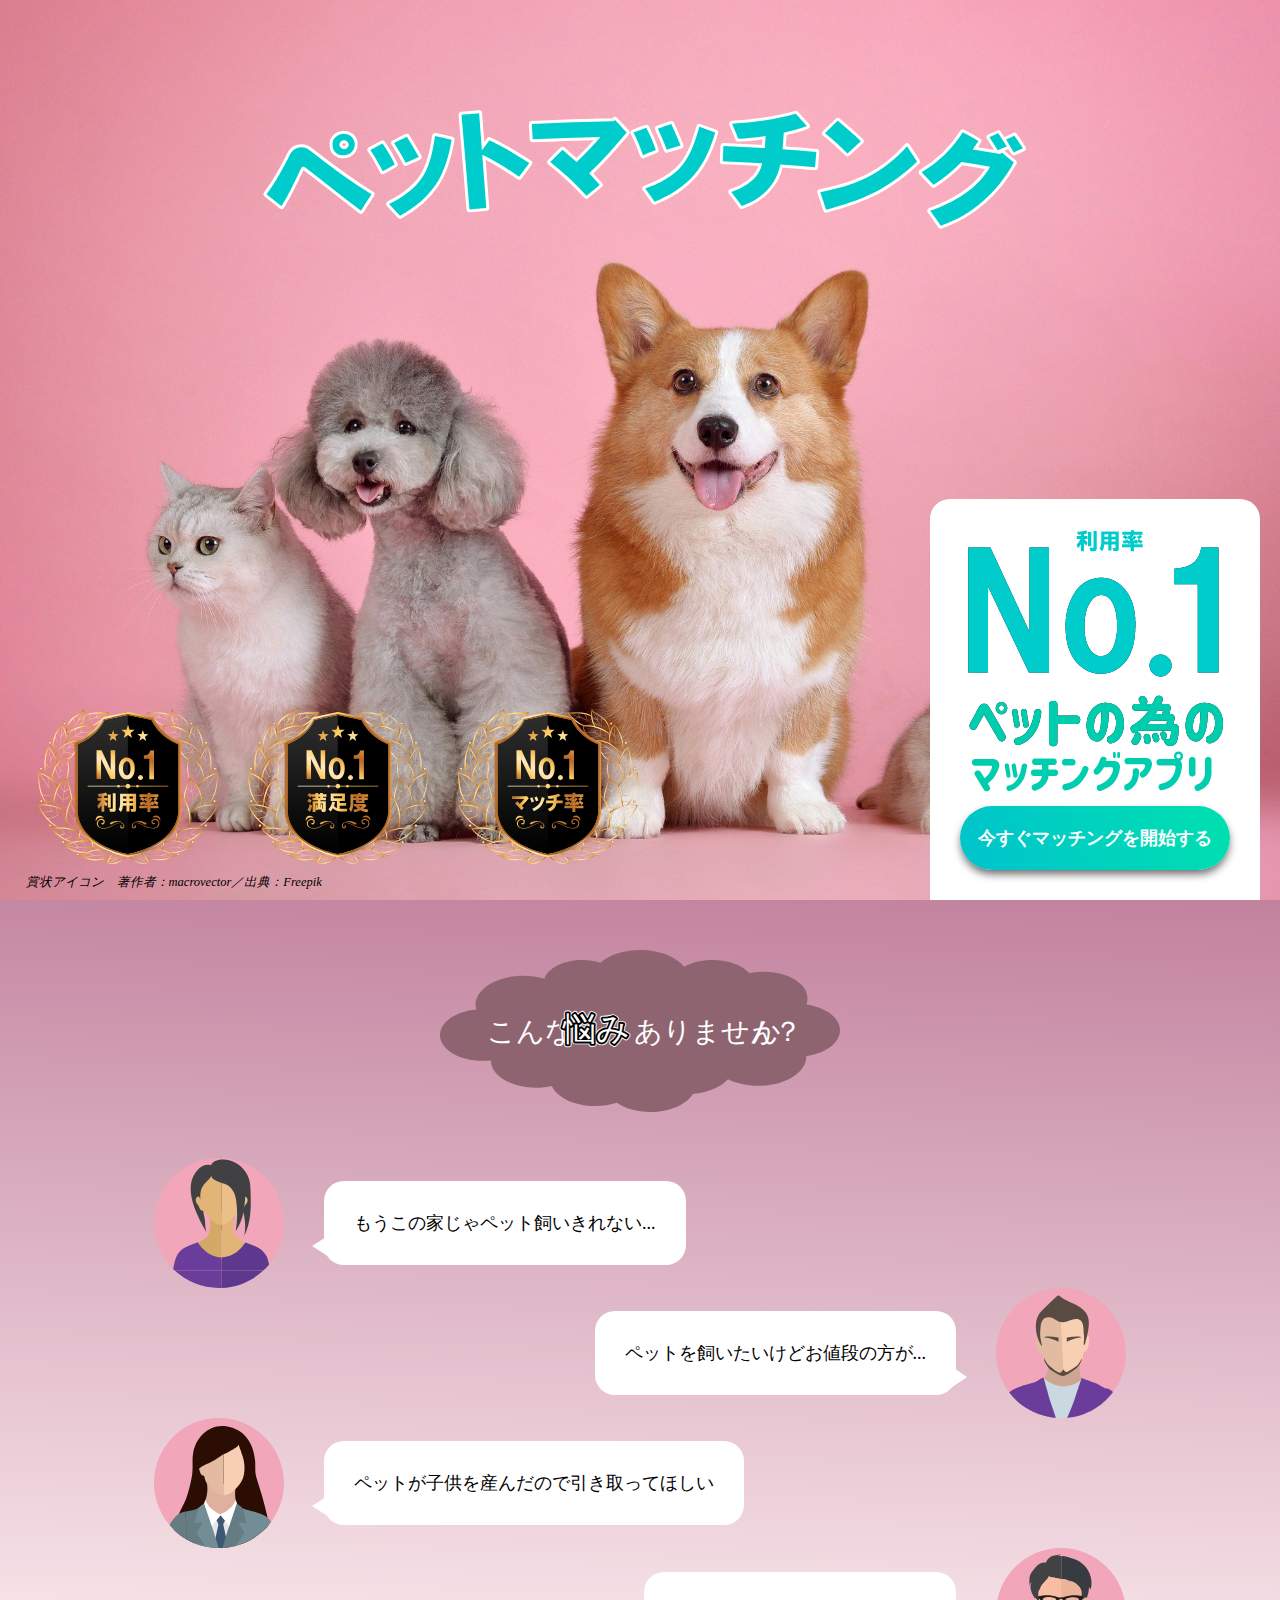
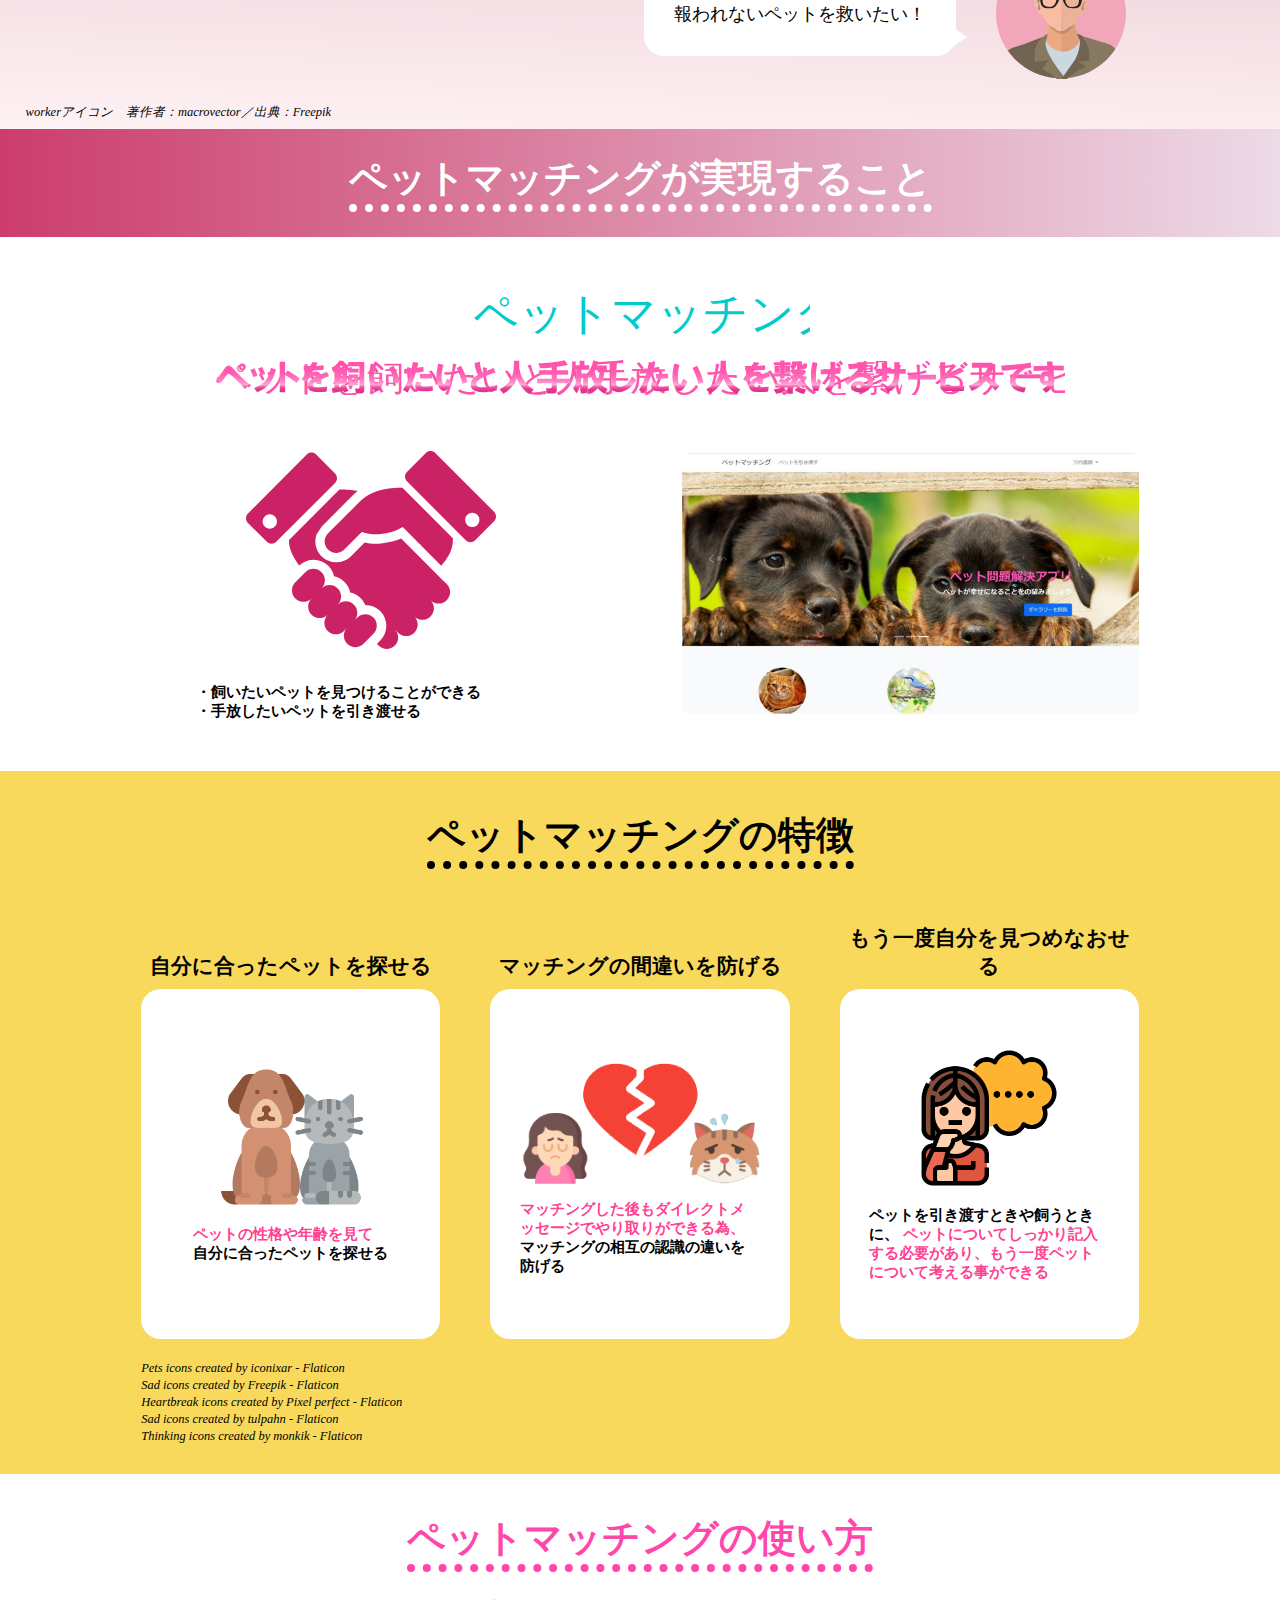
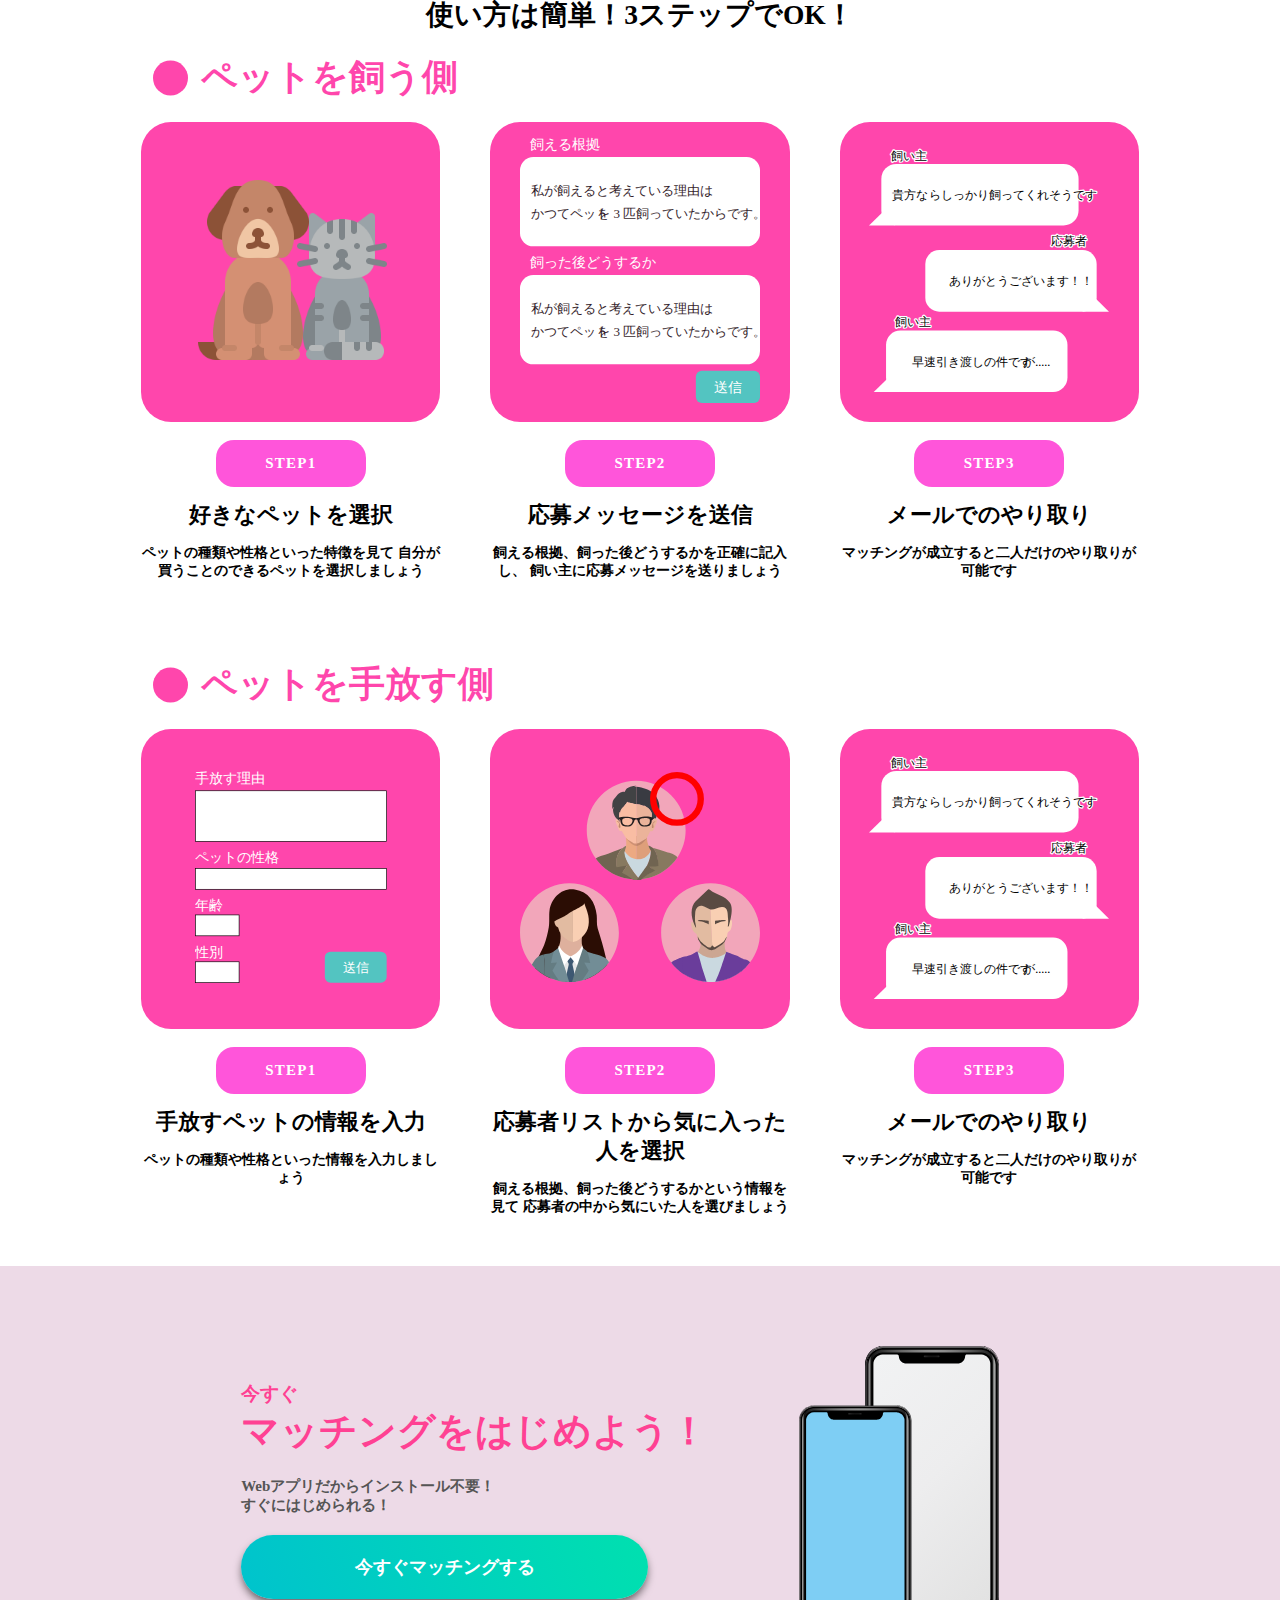
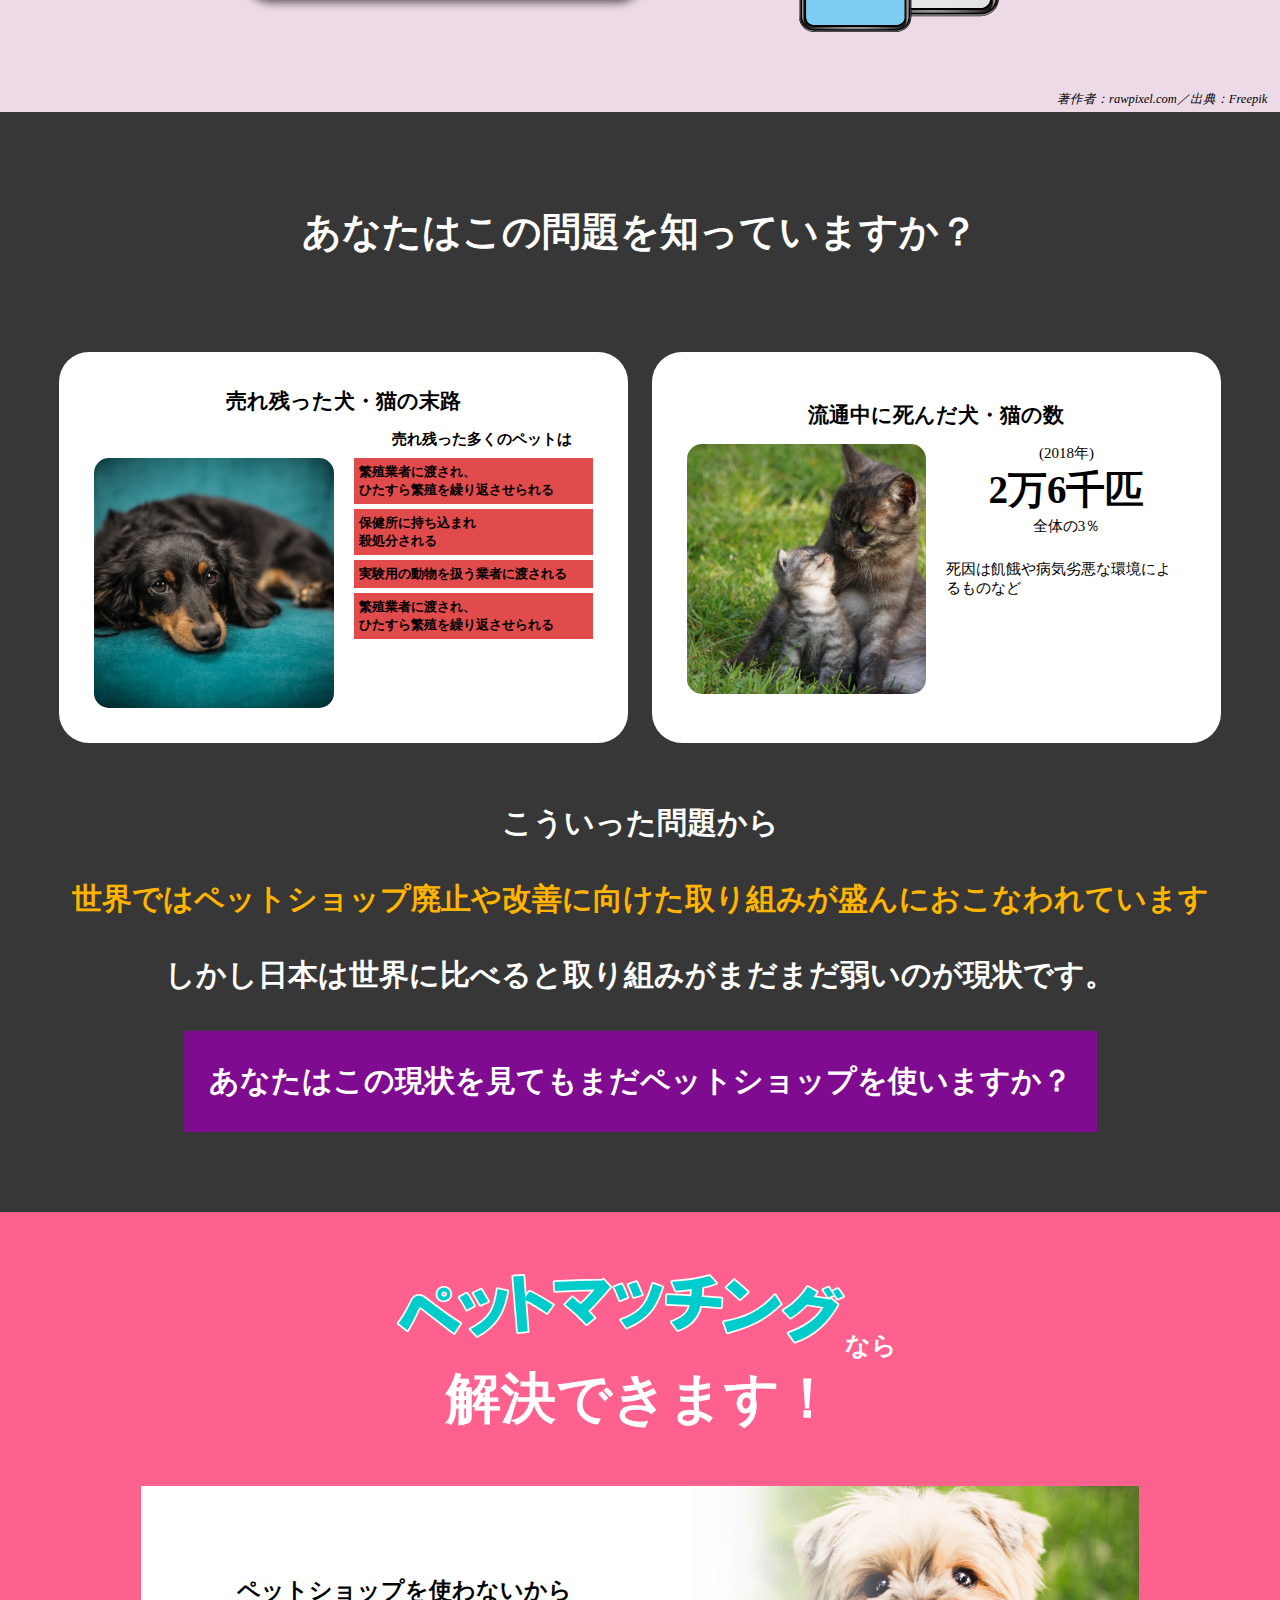
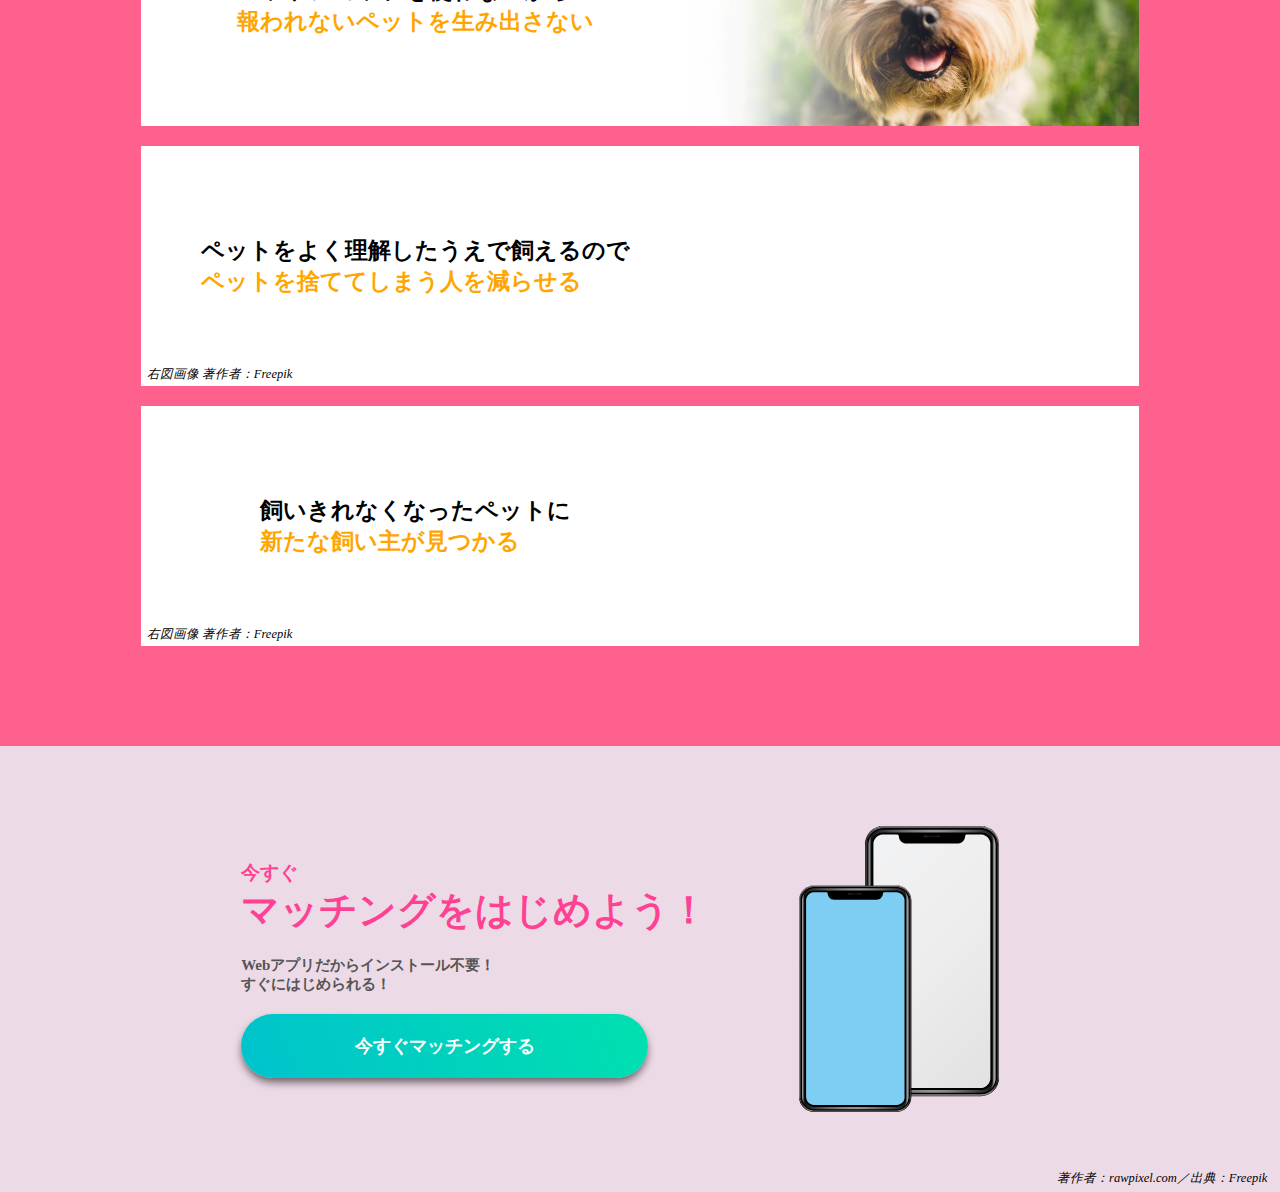
==== wrp/index.html @ dad2f535 "wrpの中にすべてのファイルを格納" ====
<!DOCTYPE html>
<html lang="ja">
<head>
    <meta charset="UTF-8">
    <meta http-equiv="X-UA-Compatible" content="IE=edge">
    <meta name="viewport" content="width=device-width, initial-scale=1.0">
    <title>ペットマッチングLP</title>
    <link rel="stylesheet" href="style.min.css">
</head>
<body>
    <div id="main_visual">

        <h1 class="site_title">
            <img src="/ペットマッチング.svg" alt="メインタイトル">
        </h1>

        
        <div class="text">
            <img src="/アセット 6-8.png" alt="">
            <a href="https://petmatch.lobiter.site" class="btn">今すぐマッチングを開始する</a>
        </div>


        <ul class="trophy_area">
            <li>
                <img src="/賞状 (1).svg" alt="賞状1">
            </li>
            <li>
                <img src="/賞状 (2).svg" alt="賞状2">
            </li>
            <li>
                <img src="/賞状 (3).svg" alt="賞状3">
            </li>
           
        </ul>
        <div class="link">
            <small>
                <cite>
                    <a id="torofi-rink" href="https://jp.freepik.com/free-vector/_15405494.htm#query=%E8%B3%9E&position=1&from_view=search&track=sph">賞状アイコン　著作者：macrovector</a>／出典：Freepik
                </cite>
            </small>
        </div>

    </div>


    <div id="troubles_area">
        <h2 class="section_title">
            <img src="/こんな悩み.svg" alt="セクションタイトル">
        </h2>

        <ul class="troubles wrp">
            <li class="troubles_left">
                <img src="/human_icon (1).svg" alt="">
                <div class="troubles_text">
                    <p>もうこの家じゃペット飼いきれない...</p>
                </div>
            </li>
            <li class="troubles_right">
                <div class="troubles_text ">
                    <p>ペットを飼いたいけどお値段の方が...</p>
                </div>
                <img src="/human_icon (2).svg" alt="">
            </li>
            <li class="troubles_left">
                <img src="/human_icon (3).svg" alt="">

                <div class="troubles_text ">
                    <p>ペットが子供を産んだので引き取ってほしい</p>
                </div>
            </li>
            <li class="troubles_right">
                <div class="troubles_text ">
                    <p>報われないペットを救いたい！</p>
                </div>
                <img src="/human_icon (4).svg" alt="">
                
            </li>
        </ul>

        <div class="link">
            <small>
                <cite>
                    <a id="office_worker_link" href="https://jp.freepik.com/free-vector/_1539145.htm#query=%E4%BA%BA&position=1&from_view=search&track=sph">workerアイコン　著作者：macrovector</a>／出典：Freepik
                </cite>
            </small>
        </div>
    </div>

    <div id="realization">
        <div class="topic_title">
            <h2>
            ペットマッチングが実現すること
            </h2>
        </div>
        <div class="wrp">
            <h2>
                <img class="first_indent" src="/ペットマッチングは.svg" alt="">
                <img class="second_indent" src="/飼いたい人と繋げるサービス.svg" alt="">
            </h2>

            <div class="flex-box">
                <div class="left">
                    <div class="image">
                    <img src="/握手.svg" alt="握手">
                    </div>
                    <div class="can-text">
                        <p>・飼いたいペットを見つけることができる</p>
                        <p>・手放したいペットを引き渡せる</p>
                    </div>
                </div>

                <div class="right">
                    <img src="/アプリ画像.jpg" alt="アプリ画像">
                </div>

            </div>

            <div class="link">

            </div>
        </div>
    </div>

    <div id="feature">
        <div class="wrp">
            <div class="topic_title">
                <h2>ペットマッチングの特徴</h2>
            </div>

            <ul>
                <!--li1-->
                <li>
                    <div class="text">
                        <span class="point"></span>
                        <h2 class="box-title">自分に合ったペットを探せる</h2>
                    </div>

                    <div class="box">
                        <div class="image">
                            <img src="/pets.png" id="img_1" alt="犬と猫">
                        </div>
                        <div class="box_text">
                            <span class="maker">ペットの性格や年齢を見て</span><br>
                            自分に合ったペットを探せる
                        </div>
                       
                            
                       
                       
                    </div>

                    

                    
                </li>
                <!--li2-->
                <li>
                    <div class="text">
                        <span class="point"></span>
                        <h2 class="box-title">マッチングの間違いを防げる</h2>
                    </div>

                    <div class="box">
                        <div class="image">
                            <img src="/悲しむ.png" alt="悲しむ人" id="img_2">
                        </div>
                        <div class="box_text">
                            <span class="maker">マッチングした後もダイレクトメッセージでやり取りができる為、</span>
                            マッチングの相互の認識の違いを防げる
                        </div>                        
                    </div>
                    
                </li>
                <!--li3-->
                <li>
                    <div class="text">
                        <span class="point"></span>
                        <h2 class="box-title">もう一度自分を見つめなおせる</hw>
                    </div>

                    <div class="box">
                        <div class="image">
                            <img src="/thinking.png" id="img_3" alt="考える女性">
                        </div>
                        <div class="box_text">
                            ペットを引き渡すときや飼うときに、
                            <span class="maker">ペットについてしっかり記入する必要があり、もう一度ペットについて考える事ができる</span>
                        </div>
                    </div>
                </li>
            </ul>
            <small>
                <cite>
                    <!--1-->
                    <a href="https://www.flaticon.com/free-icons/pets" title="pets icons">Pets icons created by iconixar - Flaticon</a><br>
                    <!--2-->
                    <a href="https://www.flaticon.com/free-icons/sad" title="sad icons">Sad icons created by Freepik - Flaticon</a><br>
                    <a href="https://www.flaticon.com/free-icons/heartbreak" style="margin-bottom: 3px" title="heartbreak icons">Heartbreak icons created by Pixel perfect - Flaticon</a><br>
                    <!--悲しむペット-->
                    <a href="https://www.flaticon.com/free-icons/sad" title="sad icons">Sad icons created by tulpahn - Flaticon</a><br>
                    <!--考える人-->
                    <a href="https://www.flaticon.com/free-icons/thinking" title="thinking icons">Thinking icons created by monkik - Flaticon</a>
                </cite>
            </small>
        </div>
    </div>
    <div id="usege">
        <div class="wrp">
        <!--ペットを飼う側-->
            <div class="topic_title">
                <h2>ペットマッチングの使い方</h2>
            </div>
 
            <h2>使い方は簡単！3ステップでOK！</h2>
        
            <div class="parent">
                <div class="buy_pet">ペットを飼う側</div>
            </div>

            <ul class="step_nav">
                <!--li1-->
                <li>               
                    <div class="step_box">
                        <div class="image">
                            <img src="/pets.png" id="img_1" alt="犬と猫">
                        </div>
                    </div>
                    <div class="button_text">
                        <div class="step_btn">STEP1</div>
                        
                            <h2 class="text-title">好きなペットを選択</h2>
                            <div class="text">
                                ペットの種類や性格といった特徴を見て
                                自分が買うことのできるペットを選択しましょう
                            </div>
                        
                    </div>
                </li>
                <!--li2-->
                <li>
                    <div class="step_box">
                        <div class="image">
                            <img src="/アセット 19.svg" alt="やり取り" id="img_2">
                        </div>
                    </div>

                    <div class="button_text">
                        <div class="step_btn">STEP2</div>
                        
                            <h2 class="text-title">応募メッセージを送信</h2>
                            <div class="text">
                                飼える根拠、飼った後どうするかを正確に記入し、
                                飼い主に応募メッセージを送りましょう
                            </div>
                    
                    </div>
                </li>
                <!--li3-->
                <li>
                    <div class="step_box">
                        <div class="image">
                            <img src="/アセット 18.svg" id="img_3" alt="貴方ならmsg">
                        </div>
    
                    </div>

                    <div class="button_text">
                        <div class="step_btn">STEP3</div>
             
                            <h2 class="text-title">メールでのやり取り</h2>
                            <div class="text">マッチングが成立すると二人だけのやり取りが可能です</div>
                    
                    </div>
                </li>
            </ul>
        
        <!--ペットを引き渡す側-->
            <div class="parent">
                <div class="buy_pet">ペットを手放す側</div>
            </div>

            <ul class="step_nav">
                <!--li1-->
                <li>               
                    <div class="step_box">
                        <div class="image">
                            <img src="/アセット 17.svg" id="img_1" alt="入力情報">
                        </div>
                    </div>
                    <div class="button_text">
                        <div class="step_btn">STEP1</div>
                        
                            <h2 class="text-title">手放すペットの情報を入力</h2>
                            <div class="text">
                                ペットの種類や性格といった情報を入力しましょう
                                
                            </div>
                        
                    </div>
                </li>
                <!--li2-->
                <li>
                    <div class="step_box">
                        <div class="image">
                            <img src="/アセット 7.svg" alt="3人のアイコン" id="img_2">
                        </div>
                    </div>

                    <div class="button_text">
                        <div class="step_btn">STEP2</div>
                        
                            <h2 class="text-title">応募者リストから気に入った人を選択</h2>
                            <div class="text">
                                飼える根拠、飼った後どうするかという情報を見て
                                応募者の中から気にいた人を選びましょう
                            </div>
                    
                    </div>
                </li>
                <!--li3-->
                <li>
                    <div class="step_box">
                        <div class="image">
                            <img src="/アセット 18.svg" id="img_3" alt="貴方ならmsg">
                        </div>
    
                    </div>

                    <div class="button_text">
                        <div class="step_btn">STEP3</div>
             
                            <h2 class="text-title">メールでのやり取り</h2>
                            <div class="text">マッチングが成立すると二人だけのやり取りが可能です</div>
                    
                    </div>
                </li>
            </ul>
        <!--セットここまで！-->
        </div>
    </div>

    <div id="CTR">
        <div class="wrp">
            <div class="flex_item">
                <div class="CTR_BOX CTR_left">
                    <h2>
                        <small>今すぐ</small>
                        <div>マッチングをはじめよう！</div>
                    </h2>
    
                    <div class="CTR_text">
                        Webアプリだからインストール不要！<br>
                        すぐにはじめられる！
                    </div>
    
                    <a href="https://petmatch.lobiter.site" class="btn">今すぐマッチングする</a>
    
                </div>
    
                <div class="CTR_BOX CTR_right">
                    
                        <img src="/スマホ.svg" alt="iphone">
               
                </div>
            </div>
            </div>
           <div class="link">
            <cite>
                <small>
                <a href="https://jp.freepik.com/free-vector/_4122505.htm#query=%E3%82%B9%E3%83%9E%E3%83%9B&position=2&from_view=search&track=sph">著作者：rawpixel.com</a>／出典：Freepik
                </small>
            </cite>
           </div>
    </div>

    <div id="pets_problem">
        <div class="wrp"> 
                <h2>あなたはこの問題を知っていますか？</h2>

            <div class="flex_item">
                <!-- 左の箱 -->
                <div class="box left_box">
                    <div class="content_wrp">
                        <h3>売れ残った犬・猫の末路</h3>
                        <h4>売れ残った多くのペットは</h4>
                        <div class="inner_flex_item">
                            <!-- 左の内容 -->
                            <div class="inner_item left_inner_item">
                                                    
                                <!-- <img src="/dog-g8a9d90c5a_1920.jpg" alt="ダックスフンド"> -->
        
                            </div>
                            <!-- 右の内容 -->
                            <div class="inner_item right_inner_item">
                                
                                <ul>
                                    <li>繁殖業者に渡され、<br>ひたすら繁殖を繰り返させられる</li>
                                    <li>保健所に持ち込まれ<br>殺処分される</li>
                                    <li>実験用の動物を扱う業者に渡される</li>
                                    <li>繁殖業者に渡され、<br>ひたすら繁殖を繰り返させられる</li>
                                </ul>
                            </div>
                        </div>
                    </div>
                </div>
                <!-- 右の箱 -->
                <div class="box right_box">
                    <div class="content_wrp">
                        <h3>流通中に死んだ犬・猫の数</h3>
                        <div class="inner_flex_item">
                       
                    
                        <!-- 左の内容 -->
                        <div class="inner_item left_inner_item">
                                                
                            <!-- <img src="/dog-g8a9d90c5a_1920.jpg" alt="ダックスフンド"> -->
    
                        </div>
                        <!-- 右の内容 -->
                        <div class="inner_item right_inner_item">
                            <div class="right_inner_top_item">
                                <span>(2018年)</span>
                                <h2>2万6千匹</h2>
                                <span>全体の3％</span>
                            </div>

                            <div class="right_inner_bottom_item">
                                <p>死因は飢餓や病気劣悪な環境によるものなど</p>
                            </div>
                          
                        </div>
                        </div>

                        
                    </div>
               </div>
            </div>

            <div class="bottom-message">
                <p>こういった問題から</p>
                <p id="yello">世界ではペットショップ廃止や改善に向けた取り組みが盛んにおこなわれています</p>
                <p>しかし日本は世界に比べると取り組みがまだまだ弱いのが現状です。</p>
                <div class="inpact-massage">あなたはこの現状を見てもまだペットショップを使いますか？</div>
            </div>
        </div>
    </div>

    <div id="Resolution">
        <div class="wrp">
            <h1>
                <img src="/ペットマッチング.svg" alt="ペットマッチング">
                <small>なら</small>
                <div>解決できます！</div>
            </h1>

            <ul class="pets-line">

                <!--li1-->
                <li class="pet-contnet">
                    <!--左側-->
                    <div class="pet-content-left">
                        <p class="left-text">
                            ペットショップを使わないから<br>
                            <span class="orange" style="color: orange">報われないペットを生み出さない</span>
                        </p>

                        
                    </div>

                    <!--右側写真-->
                    <div class="pet-content-right" id="picture1">
                    </div>
                </li>

                <!--li2-->
                <li class="pet-contnet">
                    <!--左側-->
                    <div class="pet-content-left">
                        <p class="left-text">
                            ペットをよく理解したうえで飼えるので<br>
                            <span class="orange" style="color: orange">ペットを捨ててしまう人を減らせる</span>
                        </p>

                        <small>
                            <cite>
                                右図画像 著作者：<a href="https://jp.freepik.com/free-photo/_10295791.htm#query=People%20who%20abandon%20their%20pets&position=11&from_view=search&track=ais">Freepik</a>
                            </cite>
                        </small>
                    </div>

                    <!--右側-->
                    <div class="pet-content-right" id="picture2">
                      
                    </div>
                </li>

                <!--li3-->
                <li class="pet-contnet">
                    <!--左側-->
                    <div class="pet-content-left">
                        <p class="left-text">
                            飼いきれなくなったペットに<br>
                            <span class="orange" style="color: orange">新たな飼い主が見つかる</span>
                        </p>

                        <small>
                            <cite>
                                右図画像 著作者：<a href="https://jp.freepik.com/free-photo/_3357241.htm#query=People%20who%20abandon%20their%20pets&position=2&from_view=search&track=ais">Freepik</a>
                            </cite>
                        </small>
                    </div>

                    <!--右側-->
                    <div class="pet-content-right" id="picture3">
                    </div>
                </li>

            </ul>
        </div>   

    </div>

    <div id="CTR">
        <div class="wrp">
            <div class="flex_item">
                <div class="CTR_BOX CTR_left">
                    <h2>
                        <small>今すぐ</small>
                        <div>マッチングをはじめよう！</div>
                    </h2>
    
                    <div class="CTR_text">
                        Webアプリだからインストール不要！<br>
                        すぐにはじめられる！
                    </div>
    
                    <a href="https://petmatch.lobiter.site" class="btn">今すぐマッチングする</a>
    
                </div>
    
                <div class="CTR_BOX CTR_right">
                    
                        <img src="/スマホ.svg" alt="iphone">
               
                </div>
            </div>
            </div>

            <div class="link">
                <cite>
                    <small>
                    <a href="https://jp.freepik.com/free-vector/_4122505.htm#query=%E3%82%B9%E3%83%9E%E3%83%9B&position=2&from_view=search&track=sph">著作者：rawpixel.com</a>／出典：Freepik
                    </small>
                </cite>
            </div>
    </div>


</body> 
</html>
---- wrp/style.min.css ----
*,:after,:before{background-repeat:no-repeat;box-sizing:inherit;box-sizing:border-box}html,body{max-width:1400px;font-size:15px;margin:0;padding:0;background-color:white}h1,h2,h3,h4,p,ul,li,dd,dt{margin:0px;padding:0px}li{list-style:none}a{text-decoration:none;color:black}.wrp{max-width:1100px;padding:0 4%;margin:0 auto}.topic_title{padding:40px 0 25px;text-align:center;margin-bottom:30px}.topic_title h2{display:inline-block;border-bottom:dotted 8px black;font-weight:bold;color:black;font-size:2.5rem}.btn{display:block;border-radius:50px;background:linear-gradient(70deg, #00c3cd, #00e0af);color:white;padding:20px 0;transition:.3s;box-shadow:0px 5px 8px -1px rgba(7,7,7,0.6);text-align:center;font-weight:bold;font-size:1.2rem;transition:.3s}.btn:hover{transform:translateY(5px);box-shadow:none;background:linear-gradient(70deg, #cd9000, #e0e000)}#main_visual{background:url(/main_visual.jpg) no-repeat center center;background-size:cover;width:100%;height:100vh;position:relative}#main_visual .site_title{width:800px;margin:0 auto;padding-top:90px}#main_visual .trophy_area{position:absolute;bottom:4%;left:3%;max-width:600px;width:100%;display:flex;justify-content:space-between}#main_visual .trophy_area li{width:30%}#main_visual .trophy_area li img{width:100%;object-fit:cover;vertical-align:bottom}#main_visual .link{position:absolute;bottom:1%;left:2%}#main_visual .text{position:absolute;right:20px;bottom:0;width:330px;padding:30px;text-align:center;background-color:white;border-top-right-radius:20px;border-top-left-radius:20px}#main_visual .text .btn:hover{opacity:.7}#troubles_area{background-image:linear-gradient(182deg, #c2829e, rgba(252,92,108,0.08));padding:50px 0;position:relative}#troubles_area .section_title{width:400px;margin:0 auto 40px}#troubles_area .troubles{padding:0 5%}#troubles_area .troubles li{display:flex;align-items:center}#troubles_area .troubles li img{width:130px}#troubles_area .troubles li .troubles_text{background-color:white;padding:30px;border-radius:20px;position:relative;font-size:1.2rem}#troubles_area .troubles .troubles_left .troubles_text{margin-left:40px}#troubles_area .troubles .troubles_left .troubles_text::before{content:"";position:absolute;top:60%;left:-3px;margin-left:-23px;border:14px solid #ffffff00;border-right:22px solid white}#troubles_area .troubles .troubles_right{justify-content:flex-end}#troubles_area .troubles .troubles_right .troubles_text{margin-right:40px}#troubles_area .troubles .troubles_right .troubles_text::before{content:"";position:absolute;top:60%;right:-3px;margin-right:-23px;border:15px solid transparent;border-left:22px solid white}#troubles_area .link{position:absolute;bottom:1%;left:2%}#realization{padding-bottom:50px}#realization .topic_title{background:linear-gradient(to right, #cc3d6c, #eddae7);padding:25px 0;text-align:center;margin-bottom:50px}#realization .topic_title h2{display:inline-block;border-bottom:dotted 8px white;font-weight:bold;color:white;font-size:2.5rem}#realization .wrp h2{text-align:center;margin-bottom:50px}#realization .wrp h2 .first_indent{width:340px;margin-bottom:15px}#realization .wrp h2 .second_indent{width:850px}#realization .wrp .flex-box{display:flex;justify-content:space-between;align-items:center}#realization .wrp .flex-box .left{width:46%}#realization .wrp .flex-box .left .image{width:250px;margin:0 auto 30px}#realization .wrp .flex-box .left .image img{width:100%}#realization .wrp .flex-box .left .can-text{font-weight:bold;max-width:350px;margin:0 auto;text-align:left}#realization .wrp .flex-box .right{width:46%}#realization .wrp .flex-box .right img{width:100%}#feature{background:#f8d95c;padding-bottom:30px}#feature .wrp .topic_title{padding:40px 0 25px;text-align:center;margin-bottom:30px}#feature .wrp .topic_title h2{display:inline-block;border-bottom:dotted 8px black;font-weight:bold;color:black;font-size:2.5rem}#feature .wrp ul{display:flex;flex-wrap:wrap;justify-content:space-between;align-items:flex-end;margin-bottom:20px}#feature .wrp ul li{width:30%}#feature .wrp ul li .text{margin-bottom:3%;text-align:center}#feature .wrp ul li .text .box-title{font-size:1.4rem}#feature .wrp ul li .box{background-color:white;padding:10%;height:350px;border-radius:20px;display:flex;flex-direction:column;justify-content:center;align-items:center;position:relative}#feature .wrp ul li .box .image{text-align:center;margin-bottom:5%}#feature .wrp ul li .box .image #img_1{width:60%}#feature .wrp ul li .box .image #img_2{width:100%}#feature .wrp ul li .box .image #img_3{width:60%}#feature .wrp ul li .box .box_text{font-weight:bold}#feature .wrp ul li .box .box_text .maker{color:#ff4193}#feature .wrp ul li .link{font-size:0.8rem}#usege{padding-bottom:50px}#usege .wrp .topic_title{margin-bottom:0px}#usege .wrp .topic_title h2{color:#ff46ac;border-bottom:dotted 8px #ff46ac;font-size:2.5rem}#usege .wrp h2{text-align:center;font-size:27.5px}#usege .wrp .parent{position:relative;margin:20px 0px}#usege .wrp .parent .buy_pet{font-size:2.4rem;font-weight:bold;color:#ff46ac;margin-left:60px}#usege .wrp .parent::before{content:"";width:35px;height:35px;border-radius:35px;background-color:#ff46ac;position:absolute;top:50%;left:-20px;transform:translateY(-50%);margin-left:32px}#usege .wrp .step_nav{display:flex;flex-wrap:wrap;justify-content:space-between;align-items:flex-start;position:relative}#usege .wrp .step_nav li{width:30%}#usege .wrp .step_nav li .step_box{background-color:#ff46ac;padding:10%;height:300px;display:flex;flex-direction:column;justify-content:center;align-items:center;border-radius:30px;margin-bottom:18px}#usege .wrp .step_nav li .step_box .image{text-align:center}#usege .wrp .step_nav li .step_box .image img{width:100%}#usege .wrp .step_nav li .step_box .image #img_1{width:80%}#usege .wrp .step_nav li .button_text{text-align:center}#usege .wrp .step_nav li .button_text .step_btn{width:50%;margin:0 auto;padding:15px 20px;border-radius:18px;background:#ff55da;color:white;font-weight:bold;letter-spacing:1.2px;margin-bottom:13px}#usege .wrp .step_nav li .button_text .text-title{margin-bottom:15px;font-size:1.45em}#usege .wrp .step_nav li .button_text .text{font-weight:bold;font-size:14px}#usege .wrp .step_nav:first-of-type{margin-bottom:80px}#CTR{background:#eddae7;padding:80px 0;position:relative}#CTR .wrp{max-width:900px}#CTR .wrp .flex_item{display:flex;justify-content:space-between;align-items:center}#CTR .wrp .flex_item .CTR_left{width:60%}#CTR .wrp .flex_item .CTR_left h2{color:#ff4193}#CTR .wrp .flex_item .CTR_left h2 div{font-size:2.5rem;margin-bottom:20px}#CTR .wrp .flex_item .CTR_left .CTR_text{margin-bottom:20px;font-weight:700;color:#555555}#CTR .wrp .flex_item .CTR_left .btn{width:85%}#CTR .wrp .flex_item .CTR_right{width:35%;display:flex;justify-content:center}#CTR .wrp .flex_item .CTR_right img{max-width:200px;width:100%}#pets_problem{background:#373737;padding-bottom:80px}#pets_problem .wrp{max-width:1265px}#pets_problem .wrp h2{text-align:center;padding:8% 0;color:white;font-size:2.6rem;font-weight:bold}#pets_problem .wrp .flex_item{display:flex;justify-content:space-between;margin-bottom:60px}#pets_problem .wrp .flex_item .box{width:49%;background-color:white;padding:3%;border-radius:30px;display:flex;align-items:center;justify-content:center}#pets_problem .wrp .flex_item .box .content_wrp{width:100%}#pets_problem .wrp .flex_item .box .content_wrp h3{font-size:1.4rem;text-align:center;margin-bottom:15px}#pets_problem .wrp .flex_item .box .content_wrp h4{text-align:right;margin-right:21px;margin-bottom:9px}#pets_problem .wrp .flex_item .box .content_wrp .inner_flex_item{display:flex;justify-content:space-between;align-items:center;height:250px}#pets_problem .wrp .flex_item .box .content_wrp .inner_flex_item .inner_item{width:48%}#pets_problem .wrp .flex_item .left_box .left_inner_item{height:100%;background:url("/dog-g8a9d90c5a_1920.jpg") no-repeat center cadetblue;background-size:cover;border-radius:15px}#pets_problem .wrp .flex_item .right_inner_item{height:100%}#pets_problem .wrp .flex_item .right_inner_item ul li{background-color:#e14b4b;margin:5px 0;padding:5px;font-size:13.3px;font-weight:bold}#pets_problem .wrp .flex_item .right_inner_item ul li:last-child{margin-bottom:0}#pets_problem .wrp .flex_item .right_inner_item ul li:first-child{margin-top:0}#pets_problem .wrp .right_box .left_inner_item{width:100%;height:100%;background:url("/cat-g11cc580a4_1920.jpg") no-repeat center cadetblue;background-size:cover;border-radius:15px}#pets_problem .wrp .right_box .right_inner_item .right_inner_top_item{margin-bottom:10%;text-align:center}#pets_problem .wrp .right_box .right_inner_item .right_inner_top_item h2{padding:0;color:black}#pets_problem .bottom-message{text-align:center;font-size:2rem;font-weight:bold;color:white}#pets_problem .bottom-message p{margin-bottom:35px}#pets_problem .bottom-message #yello{color:#ffb400}#pets_problem .bottom-message .inpact-massage{background-color:#7f0c90;display:inline-block;padding:30px 25px}#Resolution{background:#ff618e;padding-bottom:80px;position:relative}#Resolution .wrp h1{text-align:center;padding:50px;color:white}#Resolution .wrp h1 img{vertical-align:bottom;width:470px}#Resolution .wrp h1 small{margin-left:-15px}#Resolution .wrp h1 div{font-size:55px}#Resolution .wrp .pets-line .pet-contnet{background-color:white;margin-bottom:20px;width:100%;display:flex;height:240px}#Resolution .wrp .pets-line .pet-contnet .pet-content-left{width:55%;display:flex;align-items:center;justify-content:center;position:relative}#Resolution .wrp .pets-line .pet-contnet .pet-content-left .left-text{font-size:1.5rem;font-weight:bold}#Resolution .wrp .pets-line .pet-contnet .pet-content-left small{position:absolute;left:1%;bottom:1%}#Resolution .wrp .pets-line .pet-contnet .pet-content-right{background:url("/terrier-g5f85d95ef_1920.jpg");width:45%;background-position:center 30%;background-size:cover;background-repeat:no-repeat}#Resolution .wrp .pets-line .pet-contnet #picture2{background-image:url("/sad-dog-waiting-in-shelter-to-be-adopted-by-someone.jpg")}#Resolution .wrp .pets-line .pet-contnet #picture3{background-image:url("/young-couple-with-cute-dog.png")}#Resolution::before{content:"";position:absolute;bottom:-5%;left:50%;transform:translateX(-50%);border-top:70px solid #ff618e;border-right:110px solid transparent;border-left:110px solid transparent}.link{position:absolute;bottom:1%;right:1%}
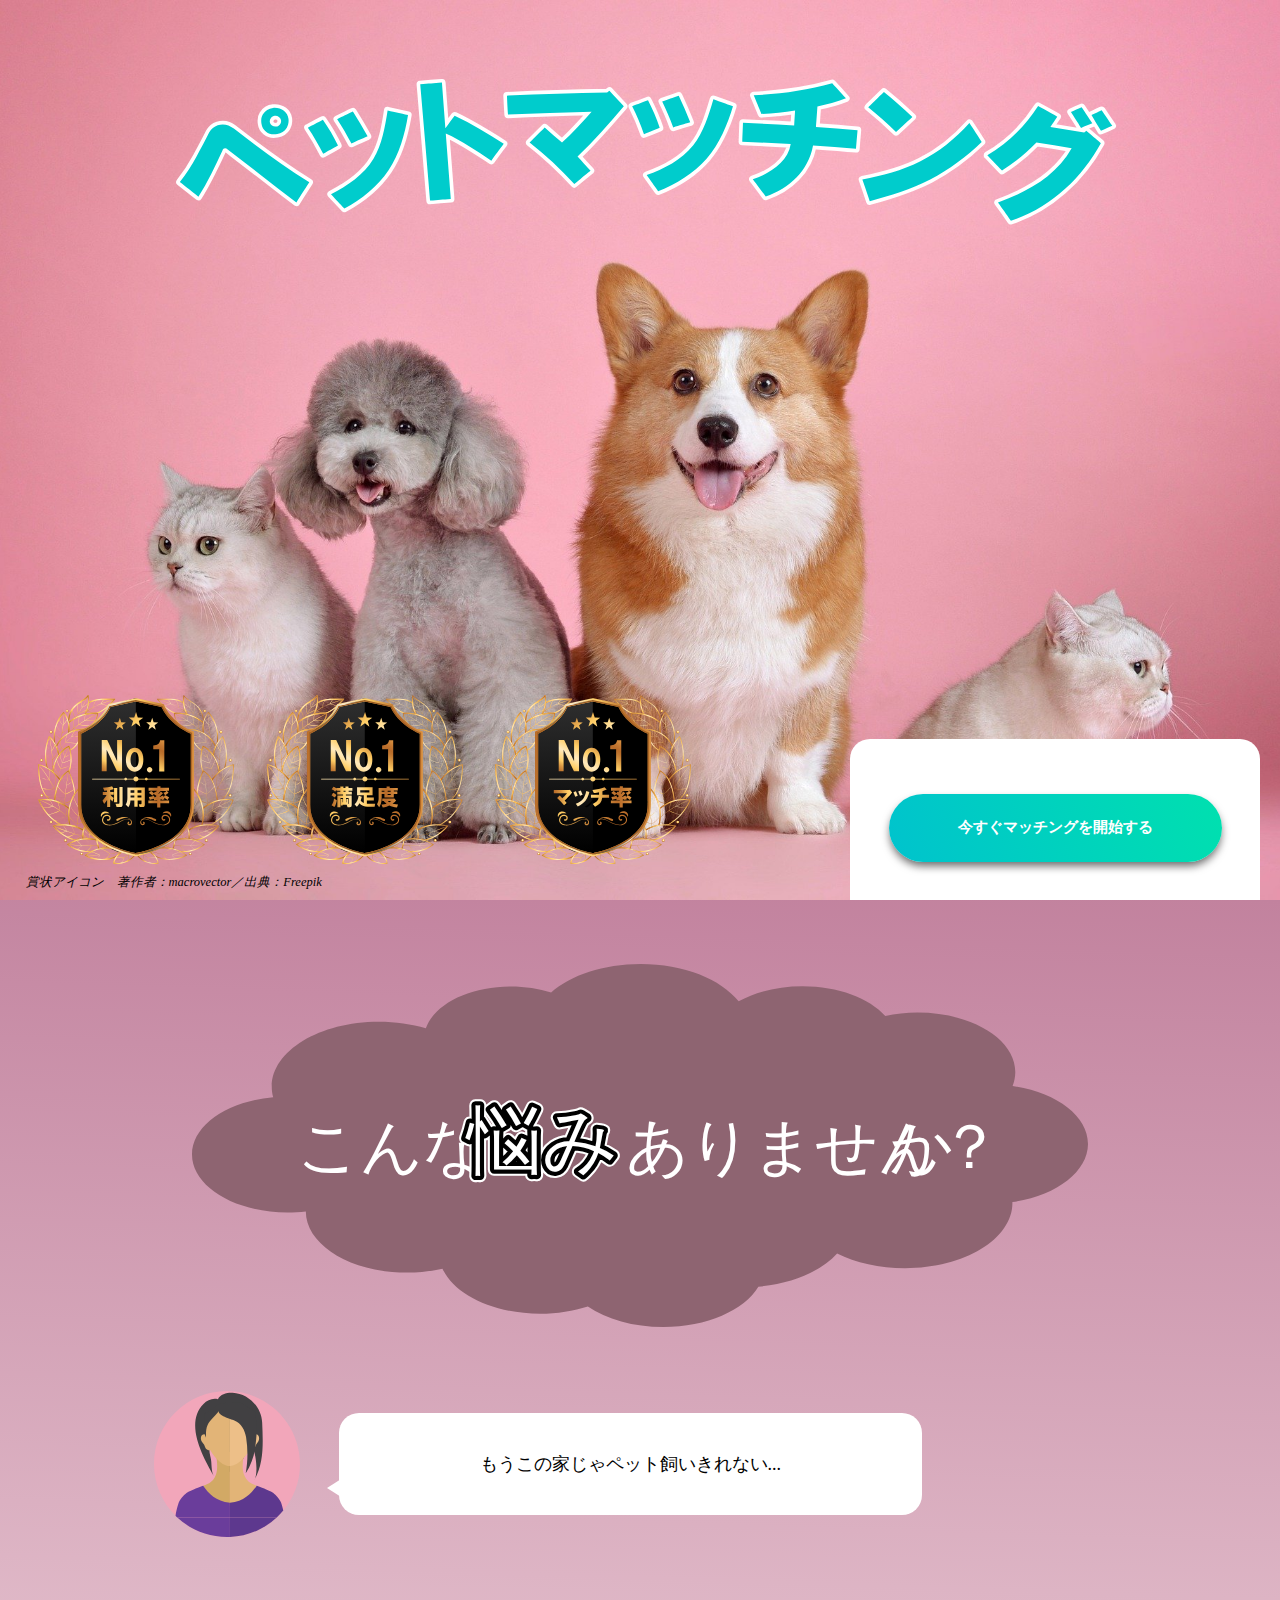
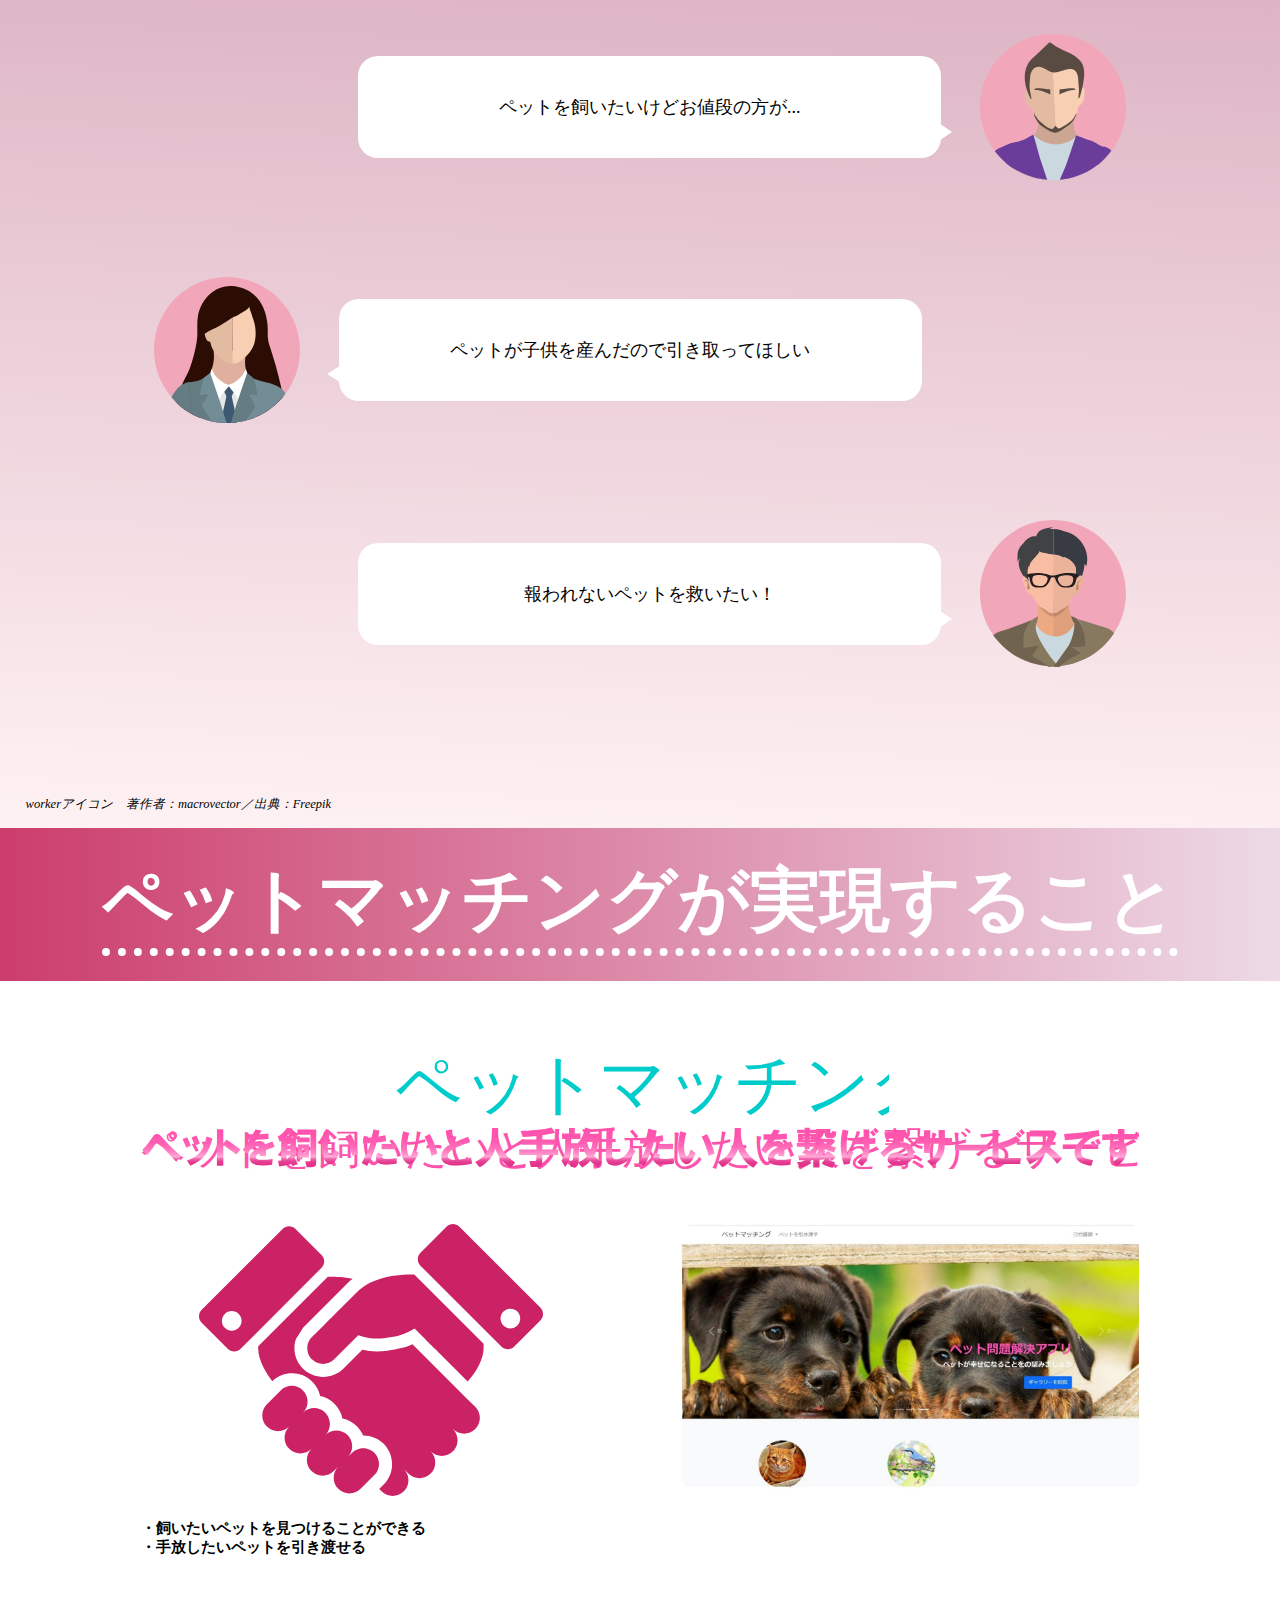
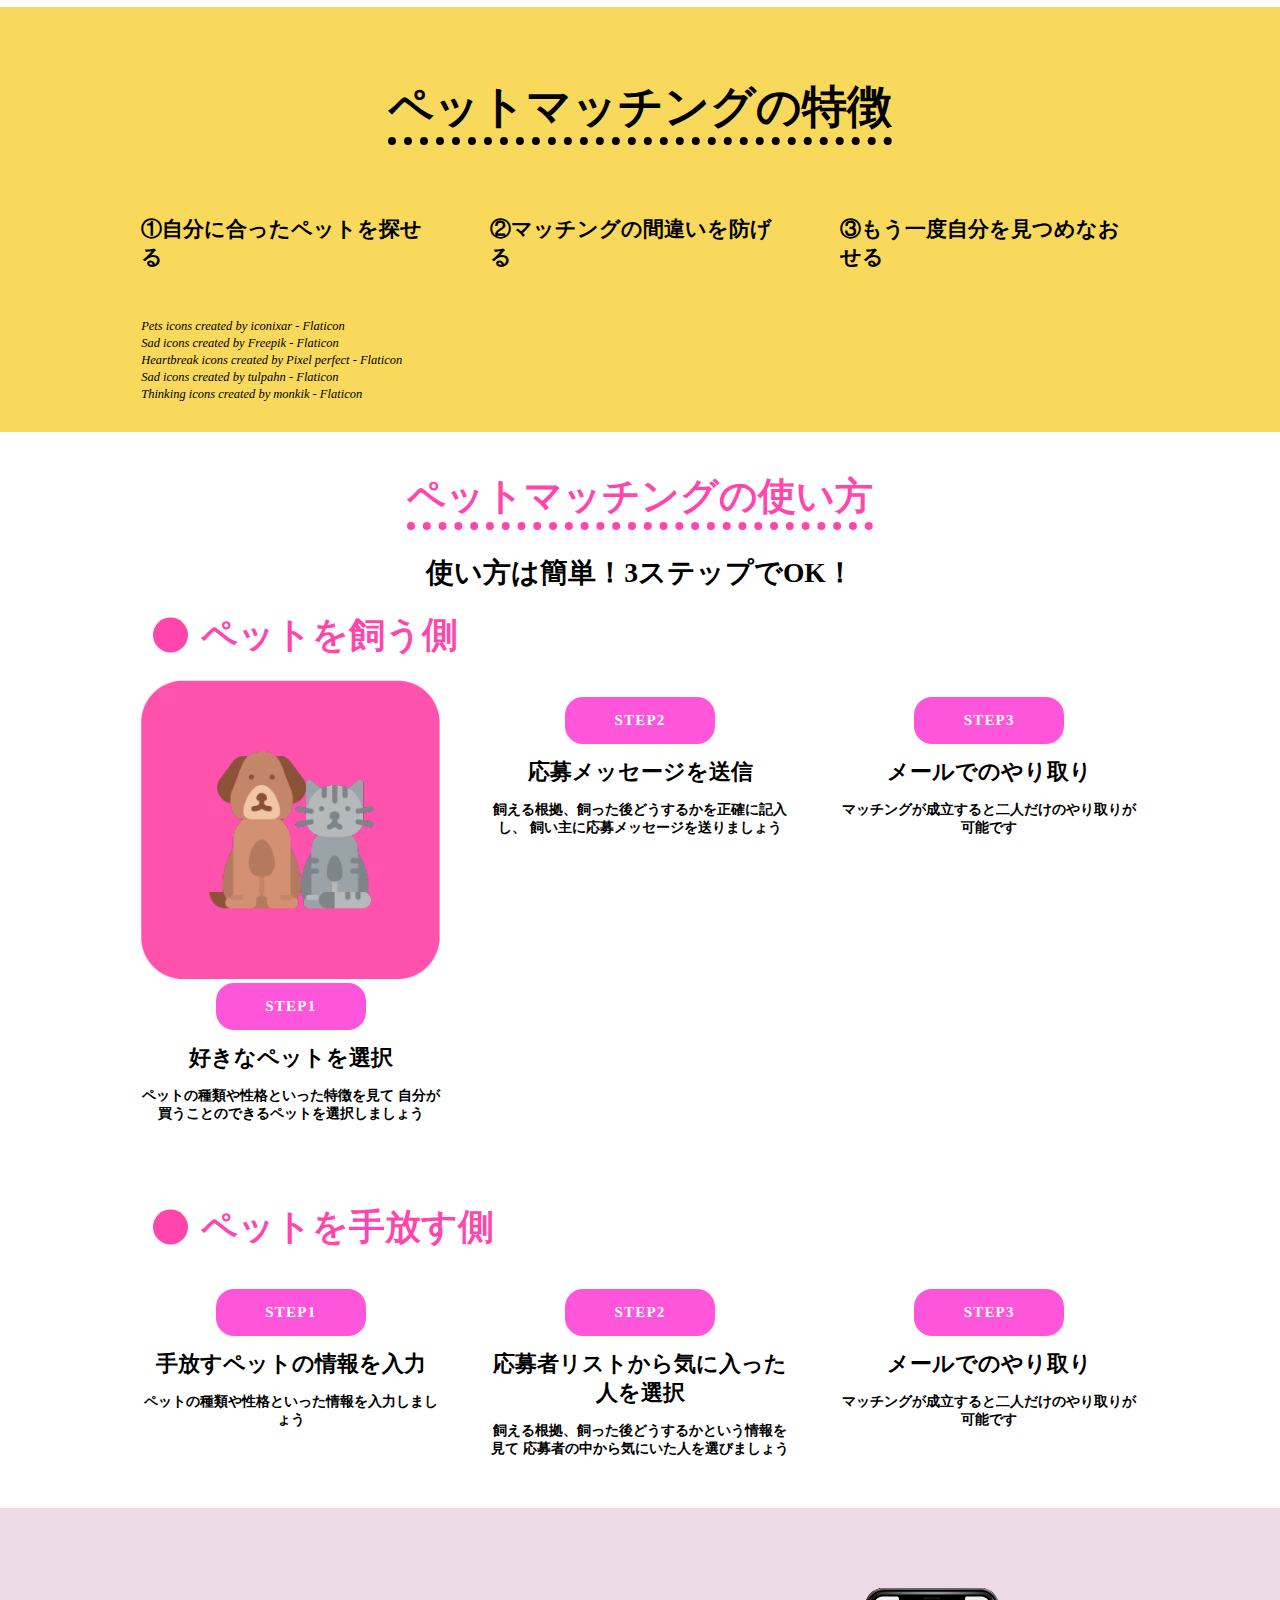
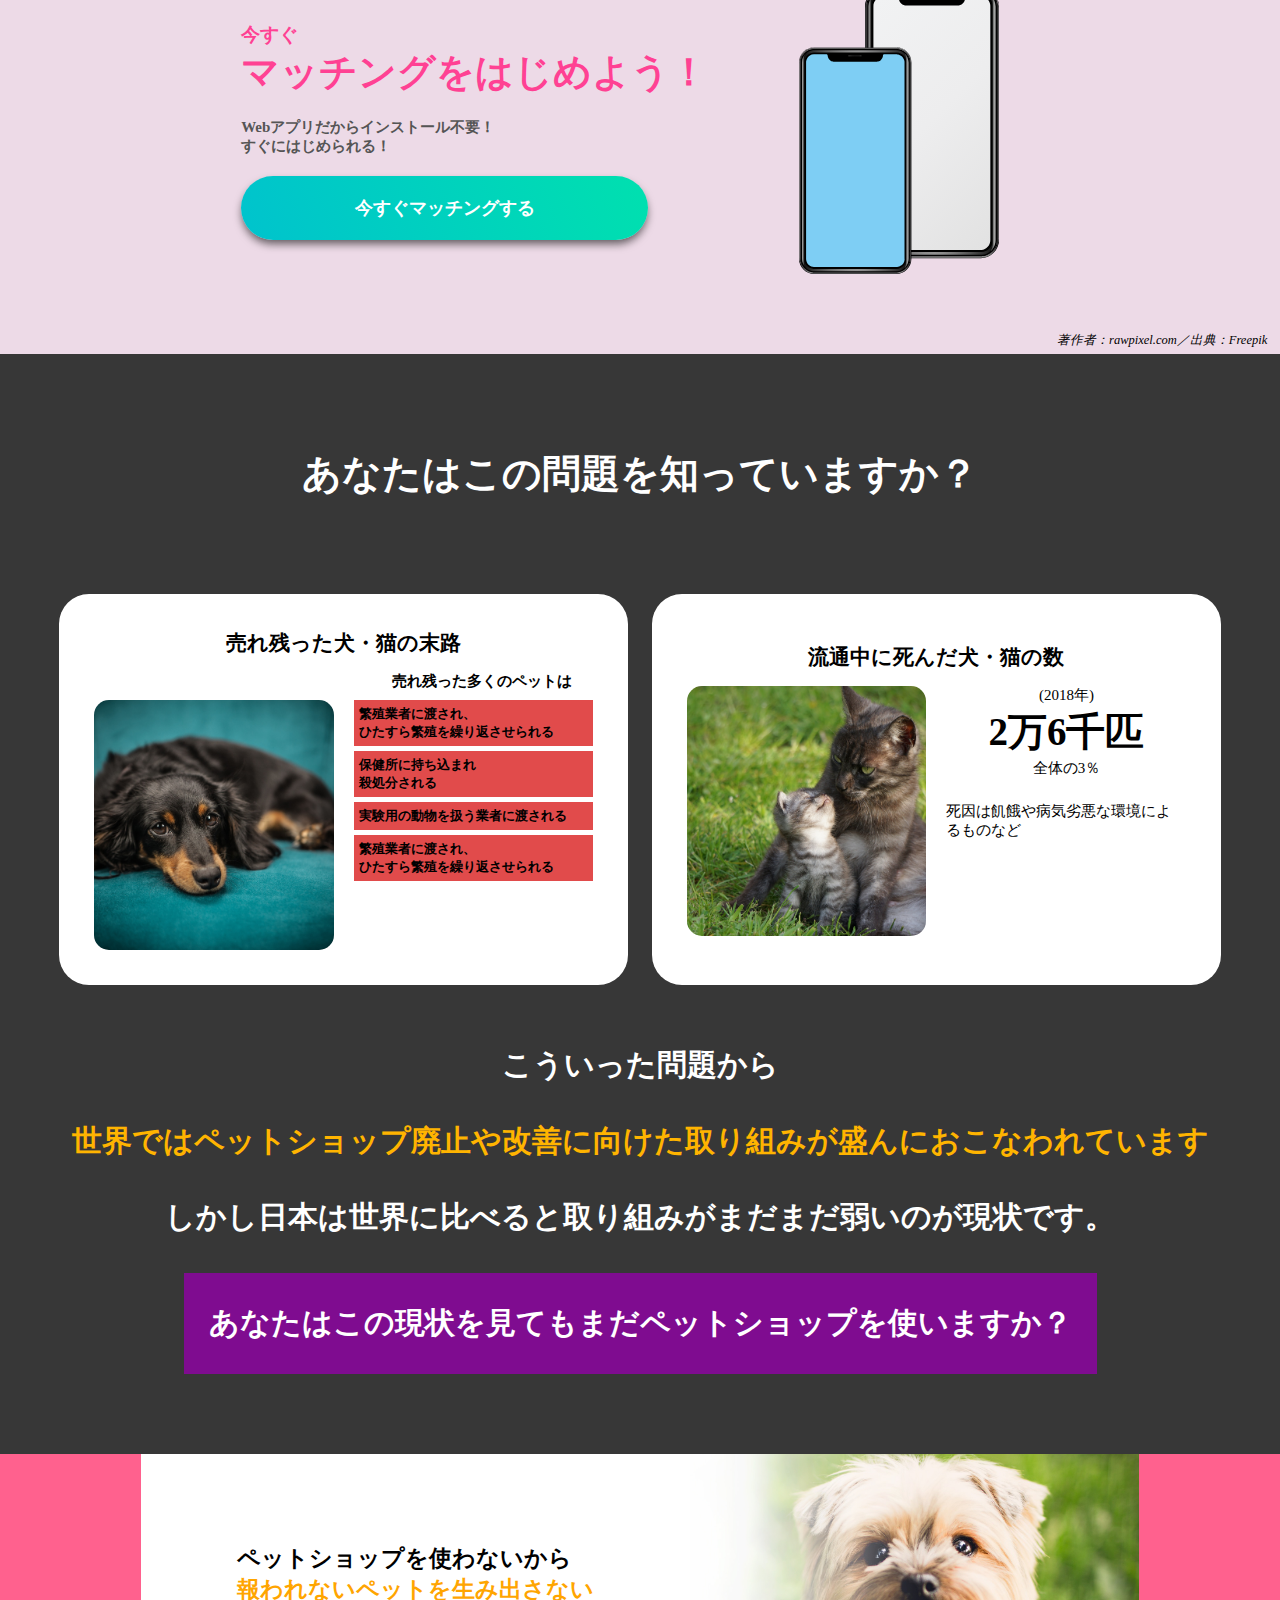
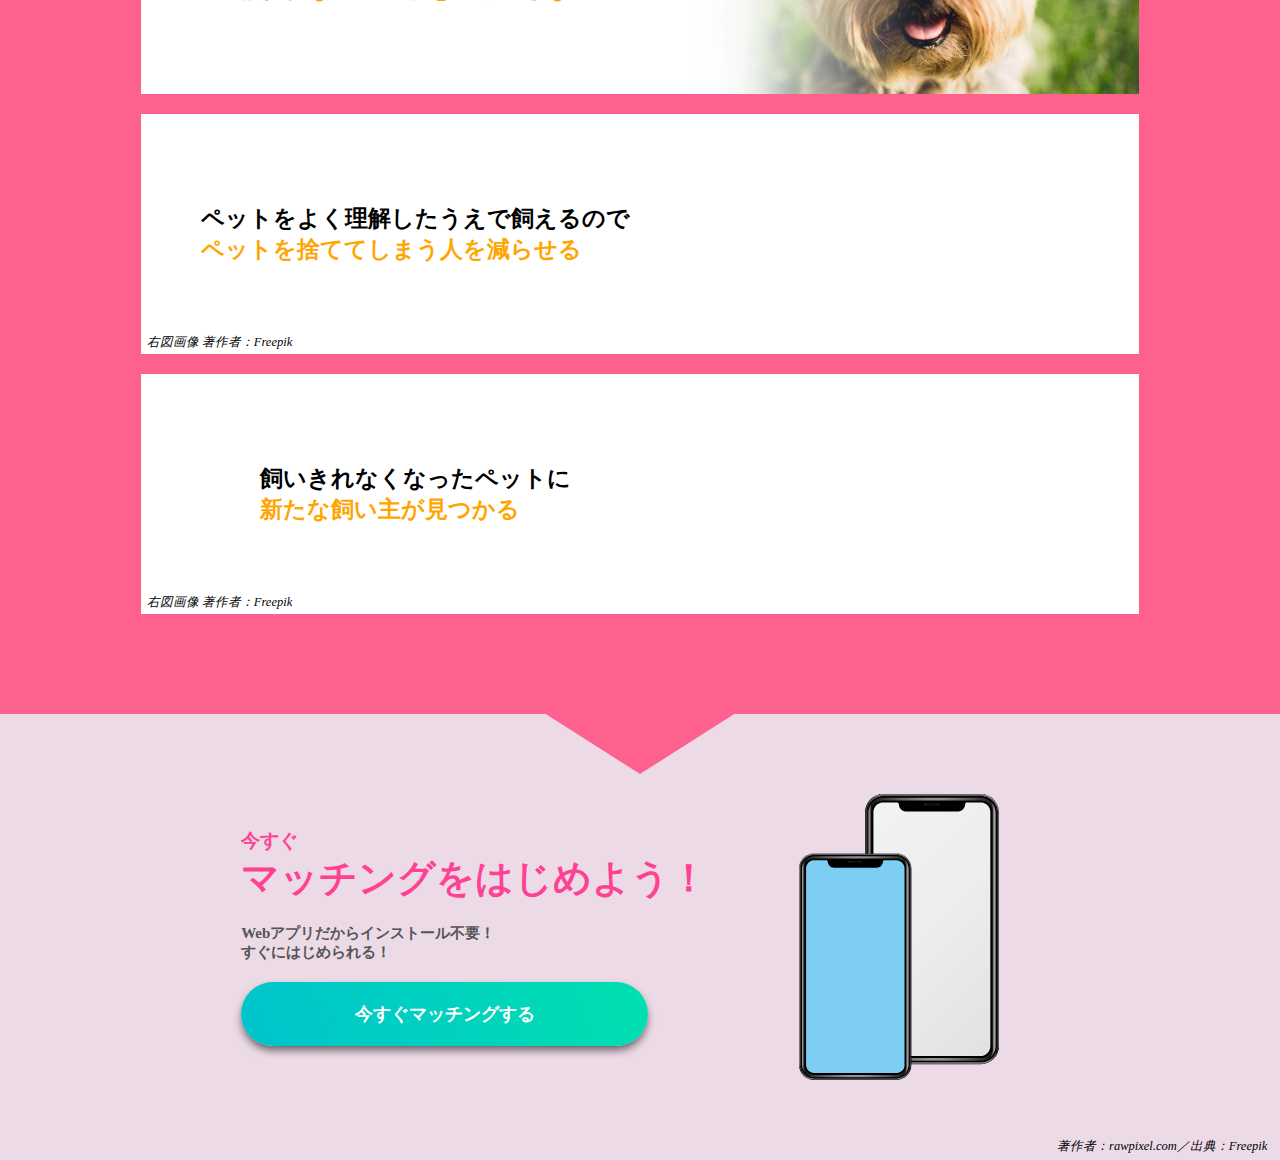
==== commit d00cadfb: "css大幅変更" ====
--- a/wrp/index.html
+++ b/wrp/index.html
@@ -11,25 +11,25 @@
     <div id="main_visual">
 
         <h1 class="site_title">
-            <img src="/ペットマッチング.svg" alt="メインタイトル">
+            <img src="ペットマッチング.svg" alt="メインタイトル">
         </h1>
 
         
         <div class="text">
-            <img src="/アセット 6-8.png" alt="">
+            <img src="svg/svg/svg/アセット 21.svg" alt="">
             <a href="https://petmatch.lobiter.site" class="btn">今すぐマッチングを開始する</a>
         </div>
 
 
         <ul class="trophy_area">
             <li>
-                <img src="/賞状 (1).svg" alt="賞状1">
+                <img src="賞状 (1).svg" alt="賞状1">
             </li>
             <li>
-                <img src="/賞状 (2).svg" alt="賞状2">
+                <img src="賞状 (2).svg" alt="賞状2">
             </li>
             <li>
-                <img src="/賞状 (3).svg" alt="賞状3">
+                <img src="賞状 (3).svg" alt="賞状3">
             </li>
            
         </ul>
@@ -46,12 +46,12 @@
 
     <div id="troubles_area">
         <h2 class="section_title">
-            <img src="/こんな悩み.svg" alt="セクションタイトル">
+            <img src="こんな悩み.svg" alt="セクションタイトル">
         </h2>
 
         <ul class="troubles wrp">
             <li class="troubles_left">
-                <img src="/human_icon (1).svg" alt="">
+                <img src="human_icon (1).svg" alt="">
                 <div class="troubles_text">
                     <p>もうこの家じゃペット飼いきれない...</p>
                 </div>
@@ -60,10 +60,10 @@
                 <div class="troubles_text ">
                     <p>ペットを飼いたいけどお値段の方が...</p>
                 </div>
-                <img src="/human_icon (2).svg" alt="">
+                <img src="human_icon (2).svg" alt="">
             </li>
             <li class="troubles_left">
-                <img src="/human_icon (3).svg" alt="">
+                <img src="human_icon (3).svg" alt="">
 
                 <div class="troubles_text ">
                     <p>ペットが子供を産んだので引き取ってほしい</p>
@@ -73,7 +73,7 @@
                 <div class="troubles_text ">
                     <p>報われないペットを救いたい！</p>
                 </div>
-                <img src="/human_icon (4).svg" alt="">
+                <img src="human_icon (4).svg" alt="">
                 
             </li>
         </ul>
@@ -95,14 +95,14 @@
         </div>
         <div class="wrp">
             <h2>
-                <img class="first_indent" src="/ペットマッチングは.svg" alt="">
-                <img class="second_indent" src="/飼いたい人と繋げるサービス.svg" alt="">
+                <img class="first_indent" src="ペットマッチングは.svg" alt="">
+                <img class="second_indent" src="飼いたい人と繋げるサービス.svg" alt="">
             </h2>
 
             <div class="flex-box">
                 <div class="left">
                     <div class="image">
-                    <img src="/握手.svg" alt="握手">
+                    <img src="握手.svg" alt="握手">
                     </div>
                     <div class="can-text">
                         <p>・飼いたいペットを見つけることができる</p>
@@ -111,7 +111,7 @@
                 </div>
 
                 <div class="right">
-                    <img src="/アプリ画像.jpg" alt="アプリ画像">
+                    <img src="アプリ画像.jpg" alt="アプリ画像">
                 </div>
 
             </div>
@@ -133,61 +133,34 @@
                 <li>
                     <div class="text">
                         <span class="point"></span>
-                        <h2 class="box-title">自分に合ったペットを探せる</h2>
-                    </div>
-
-                    <div class="box">
-                        <div class="image">
-                            <img src="/pets.png" id="img_1" alt="犬と猫">
-                        </div>
-                        <div class="box_text">
-                            <span class="maker">ペットの性格や年齢を見て</span><br>
-                            自分に合ったペットを探せる
-                        </div>
+                        <h2 class="box-title">①自分に合ったペットを探せる</h2>
+                    </div>
+
+                    <img class="top-image" class="top-image" src="svg/アセット 18.png" alt="">
                        
-                            
-                       
-                       
-                    </div>
-
-                    
-
                     
                 </li>
                 <!--li2-->
                 <li>
                     <div class="text">
                         <span class="point"></span>
-                        <h2 class="box-title">マッチングの間違いを防げる</h2>
-                    </div>
-
-                    <div class="box">
-                        <div class="image">
-                            <img src="/悲しむ.png" alt="悲しむ人" id="img_2">
-                        </div>
-                        <div class="box_text">
-                            <span class="maker">マッチングした後もダイレクトメッセージでやり取りができる為、</span>
-                            マッチングの相互の認識の違いを防げる
-                        </div>                        
-                    </div>
+                        <h2 class="box-title">②マッチングの間違いを防げる</h2>
+                    </div>
+
+                    <img class="top-image" src="svg/アセット 19.png" alt="">
                     
                 </li>
                 <!--li3-->
                 <li>
+
+                    
                     <div class="text">
                         <span class="point"></span>
-                        <h2 class="box-title">もう一度自分を見つめなおせる</hw>
-                    </div>
-
-                    <div class="box">
-                        <div class="image">
-                            <img src="/thinking.png" id="img_3" alt="考える女性">
-                        </div>
-                        <div class="box_text">
-                            ペットを引き渡すときや飼うときに、
-                            <span class="maker">ペットについてしっかり記入する必要があり、もう一度ペットについて考える事ができる</span>
-                        </div>
-                    </div>
+                        <h2 class="box-title">③もう一度自分を見つめなおせる</hw>
+                    </div>
+
+                    <img class="top-image" src="svg/アセット 20.png" alt="">
+                    
                 </li>
             </ul>
             <small>
@@ -221,11 +194,9 @@
             <ul class="step_nav">
                 <!--li1-->
                 <li>               
-                    <div class="step_box">
-                        <div class="image">
-                            <img src="/pets.png" id="img_1" alt="犬と猫">
-                        </div>
-                    </div>
+
+                        <img class="top-image" src="1x/アセット 12.png" alt="犬画像">
+                    
                     <div class="button_text">
                         <div class="step_btn">STEP1</div>
                         
@@ -239,11 +210,7 @@
                 </li>
                 <!--li2-->
                 <li>
-                    <div class="step_box">
-                        <div class="image">
-                            <img src="/アセット 19.svg" alt="やり取り" id="img_2">
-                        </div>
-                    </div>
+                   <img class="top-image" src="svg/アセット 10.svg" alt="">
 
                     <div class="button_text">
                         <div class="step_btn">STEP2</div>
@@ -258,12 +225,14 @@
                 </li>
                 <!--li3-->
                 <li>
-                    <div class="step_box">
+                    <!-- <div class="step_box">
                         <div class="image">
-                            <img src="/アセット 18.svg" id="img_3" alt="貴方ならmsg">
+                            <img src="アセット 18.svg" id="img_3" alt="貴方ならmsg">
                         </div>
     
-                    </div>
+                    </div> -->
+
+                    <img class="top-image" src="svg/アセット 11.svg" alt="">
 
                     <div class="button_text">
                         <div class="step_btn">STEP3</div>
@@ -283,11 +252,8 @@
             <ul class="step_nav">
                 <!--li1-->
                 <li>               
-                    <div class="step_box">
-                        <div class="image">
-                            <img src="/アセット 17.svg" id="img_1" alt="入力情報">
-                        </div>
-                    </div>
+                    <img class="top-image" src="svg/アセット 13.svg" alt="">
+
                     <div class="button_text">
                         <div class="step_btn">STEP1</div>
                         
@@ -301,11 +267,8 @@
                 </li>
                 <!--li2-->
                 <li>
-                    <div class="step_box">
-                        <div class="image">
-                            <img src="/アセット 7.svg" alt="3人のアイコン" id="img_2">
-                        </div>
-                    </div>
+                    
+                    <img class="top-image" src="svg/アセット 14.svg" alt="">
 
                     <div class="button_text">
                         <div class="step_btn">STEP2</div>
@@ -320,12 +283,8 @@
                 </li>
                 <!--li3-->
                 <li>
-                    <div class="step_box">
-                        <div class="image">
-                            <img src="/アセット 18.svg" id="img_3" alt="貴方ならmsg">
-                        </div>
-    
-                    </div>
+                    
+                    <img class="top-image" src="svg/アセット 11.svg" alt="">
 
                     <div class="button_text">
                         <div class="step_btn">STEP3</div>
@@ -360,7 +319,7 @@
     
                 <div class="CTR_BOX CTR_right">
                     
-                        <img src="/スマホ.svg" alt="iphone">
+                        <img src="スマホ.svg" alt="iphone">
                
                 </div>
             </div>
@@ -448,11 +407,11 @@
 
     <div id="Resolution">
         <div class="wrp">
-            <h1>
-                <img src="/ペットマッチング.svg" alt="ペットマッチング">
+            <!-- <h1>
+                <img src="ペットマッチング.svg" alt="ペットマッチング">
                 <small>なら</small>
                 <div>解決できます！</div>
-            </h1>
+            </h1> -->
 
             <ul class="pets-line">
 
@@ -541,7 +500,7 @@
     
                 <div class="CTR_BOX CTR_right">
                     
-                        <img src="/スマホ.svg" alt="iphone">
+                        <img src="スマホ.svg" alt="iphone">
                
                 </div>
             </div>
--- a/wrp/style.min.css
+++ b/wrp/style.min.css
@@ -1 +1 @@
-*,:after,:before{background-repeat:no-repeat;box-sizing:inherit;box-sizing:border-box}html,body{max-width:1400px;font-size:15px;margin:0;padding:0;background-color:white}h1,h2,h3,h4,p,ul,li,dd,dt{margin:0px;padding:0px}li{list-style:none}a{text-decoration:none;color:black}.wrp{max-width:1100px;padding:0 4%;margin:0 auto}.topic_title{padding:40px 0 25px;text-align:center;margin-bottom:30px}.topic_title h2{display:inline-block;border-bottom:dotted 8px black;font-weight:bold;color:black;font-size:2.5rem}.btn{display:block;border-radius:50px;background:linear-gradient(70deg, #00c3cd, #00e0af);color:white;padding:20px 0;transition:.3s;box-shadow:0px 5px 8px -1px rgba(7,7,7,0.6);text-align:center;font-weight:bold;font-size:1.2rem;transition:.3s}.btn:hover{transform:translateY(5px);box-shadow:none;background:linear-gradient(70deg, #cd9000, #e0e000)}#main_visual{background:url(/main_visual.jpg) no-repeat center center;background-size:cover;width:100%;height:100vh;position:relative}#main_visual .site_title{width:800px;margin:0 auto;padding-top:90px}#main_visual .trophy_area{position:absolute;bottom:4%;left:3%;max-width:600px;width:100%;display:flex;justify-content:space-between}#main_visual .trophy_area li{width:30%}#main_visual .trophy_area li img{width:100%;object-fit:cover;vertical-align:bottom}#main_visual .link{position:absolute;bottom:1%;left:2%}#main_visual .text{position:absolute;right:20px;bottom:0;width:330px;padding:30px;text-align:center;background-color:white;border-top-right-radius:20px;border-top-left-radius:20px}#main_visual .text .btn:hover{opacity:.7}#troubles_area{background-image:linear-gradient(182deg, #c2829e, rgba(252,92,108,0.08));padding:50px 0;position:relative}#troubles_area .section_title{width:400px;margin:0 auto 40px}#troubles_area .troubles{padding:0 5%}#troubles_area .troubles li{display:flex;align-items:center}#troubles_area .troubles li img{width:130px}#troubles_area .troubles li .troubles_text{background-color:white;padding:30px;border-radius:20px;position:relative;font-size:1.2rem}#troubles_area .troubles .troubles_left .troubles_text{margin-left:40px}#troubles_area .troubles .troubles_left .troubles_text::before{content:"";position:absolute;top:60%;left:-3px;margin-left:-23px;border:14px solid #ffffff00;border-right:22px solid white}#troubles_area .troubles .troubles_right{justify-content:flex-end}#troubles_area .troubles .troubles_right .troubles_text{margin-right:40px}#troubles_area .troubles .troubles_right .troubles_text::before{content:"";position:absolute;top:60%;right:-3px;margin-right:-23px;border:15px solid transparent;border-left:22px solid white}#troubles_area .link{position:absolute;bottom:1%;left:2%}#realization{padding-bottom:50px}#realization .topic_title{background:linear-gradient(to right, #cc3d6c, #eddae7);padding:25px 0;text-align:center;margin-bottom:50px}#realization .topic_title h2{display:inline-block;border-bottom:dotted 8px white;font-weight:bold;color:white;font-size:2.5rem}#realization .wrp h2{text-align:center;margin-bottom:50px}#realization .wrp h2 .first_indent{width:340px;margin-bottom:15px}#realization .wrp h2 .second_indent{width:850px}#realization .wrp .flex-box{display:flex;justify-content:space-between;align-items:center}#realization .wrp .flex-box .left{width:46%}#realization .wrp .flex-box .left .image{width:250px;margin:0 auto 30px}#realization .wrp .flex-box .left .image img{width:100%}#realization .wrp .flex-box .left .can-text{font-weight:bold;max-width:350px;margin:0 auto;text-align:left}#realization .wrp .flex-box .right{width:46%}#realization .wrp .flex-box .right img{width:100%}#feature{background:#f8d95c;padding-bottom:30px}#feature .wrp .topic_title{padding:40px 0 25px;text-align:center;margin-bottom:30px}#feature .wrp .topic_title h2{display:inline-block;border-bottom:dotted 8px black;font-weight:bold;color:black;font-size:2.5rem}#feature .wrp ul{display:flex;flex-wrap:wrap;justify-content:space-between;align-items:flex-end;margin-bottom:20px}#feature .wrp ul li{width:30%}#feature .wrp ul li .text{margin-bottom:3%;text-align:center}#feature .wrp ul li .text .box-title{font-size:1.4rem}#feature .wrp ul li .box{background-color:white;padding:10%;height:350px;border-radius:20px;display:flex;flex-direction:column;justify-content:center;align-items:center;position:relative}#feature .wrp ul li .box .image{text-align:center;margin-bottom:5%}#feature .wrp ul li .box .image #img_1{width:60%}#feature .wrp ul li .box .image #img_2{width:100%}#feature .wrp ul li .box .image #img_3{width:60%}#feature .wrp ul li .box .box_text{font-weight:bold}#feature .wrp ul li .box .box_text .maker{color:#ff4193}#feature .wrp ul li .link{font-size:0.8rem}#usege{padding-bottom:50px}#usege .wrp .topic_title{margin-bottom:0px}#usege .wrp .topic_title h2{color:#ff46ac;border-bottom:dotted 8px #ff46ac;font-size:2.5rem}#usege .wrp h2{text-align:center;font-size:27.5px}#usege .wrp .parent{position:relative;margin:20px 0px}#usege .wrp .parent .buy_pet{font-size:2.4rem;font-weight:bold;color:#ff46ac;margin-left:60px}#usege .wrp .parent::before{content:"";width:35px;height:35px;border-radius:35px;background-color:#ff46ac;position:absolute;top:50%;left:-20px;transform:translateY(-50%);margin-left:32px}#usege .wrp .step_nav{display:flex;flex-wrap:wrap;justify-content:space-between;align-items:flex-start;position:relative}#usege .wrp .step_nav li{width:30%}#usege .wrp .step_nav li .step_box{background-color:#ff46ac;padding:10%;height:300px;display:flex;flex-direction:column;justify-content:center;align-items:center;border-radius:30px;margin-bottom:18px}#usege .wrp .step_nav li .step_box .image{text-align:center}#usege .wrp .step_nav li .step_box .image img{width:100%}#usege .wrp .step_nav li .step_box .image #img_1{width:80%}#usege .wrp .step_nav li .button_text{text-align:center}#usege .wrp .step_nav li .button_text .step_btn{width:50%;margin:0 auto;padding:15px 20px;border-radius:18px;background:#ff55da;color:white;font-weight:bold;letter-spacing:1.2px;margin-bottom:13px}#usege .wrp .step_nav li .button_text .text-title{margin-bottom:15px;font-size:1.45em}#usege .wrp .step_nav li .button_text .text{font-weight:bold;font-size:14px}#usege .wrp .step_nav:first-of-type{margin-bottom:80px}#CTR{background:#eddae7;padding:80px 0;position:relative}#CTR .wrp{max-width:900px}#CTR .wrp .flex_item{display:flex;justify-content:space-between;align-items:center}#CTR .wrp .flex_item .CTR_left{width:60%}#CTR .wrp .flex_item .CTR_left h2{color:#ff4193}#CTR .wrp .flex_item .CTR_left h2 div{font-size:2.5rem;margin-bottom:20px}#CTR .wrp .flex_item .CTR_left .CTR_text{margin-bottom:20px;font-weight:700;color:#555555}#CTR .wrp .flex_item .CTR_left .btn{width:85%}#CTR .wrp .flex_item .CTR_right{width:35%;display:flex;justify-content:center}#CTR .wrp .flex_item .CTR_right img{max-width:200px;width:100%}#pets_problem{background:#373737;padding-bottom:80px}#pets_problem .wrp{max-width:1265px}#pets_problem .wrp h2{text-align:center;padding:8% 0;color:white;font-size:2.6rem;font-weight:bold}#pets_problem .wrp .flex_item{display:flex;justify-content:space-between;margin-bottom:60px}#pets_problem .wrp .flex_item .box{width:49%;background-color:white;padding:3%;border-radius:30px;display:flex;align-items:center;justify-content:center}#pets_problem .wrp .flex_item .box .content_wrp{width:100%}#pets_problem .wrp .flex_item .box .content_wrp h3{font-size:1.4rem;text-align:center;margin-bottom:15px}#pets_problem .wrp .flex_item .box .content_wrp h4{text-align:right;margin-right:21px;margin-bottom:9px}#pets_problem .wrp .flex_item .box .content_wrp .inner_flex_item{display:flex;justify-content:space-between;align-items:center;height:250px}#pets_problem .wrp .flex_item .box .content_wrp .inner_flex_item .inner_item{width:48%}#pets_problem .wrp .flex_item .left_box .left_inner_item{height:100%;background:url("/dog-g8a9d90c5a_1920.jpg") no-repeat center cadetblue;background-size:cover;border-radius:15px}#pets_problem .wrp .flex_item .right_inner_item{height:100%}#pets_problem .wrp .flex_item .right_inner_item ul li{background-color:#e14b4b;margin:5px 0;padding:5px;font-size:13.3px;font-weight:bold}#pets_problem .wrp .flex_item .right_inner_item ul li:last-child{margin-bottom:0}#pets_problem .wrp .flex_item .right_inner_item ul li:first-child{margin-top:0}#pets_problem .wrp .right_box .left_inner_item{width:100%;height:100%;background:url("/cat-g11cc580a4_1920.jpg") no-repeat center cadetblue;background-size:cover;border-radius:15px}#pets_problem .wrp .right_box .right_inner_item .right_inner_top_item{margin-bottom:10%;text-align:center}#pets_problem .wrp .right_box .right_inner_item .right_inner_top_item h2{padding:0;color:black}#pets_problem .bottom-message{text-align:center;font-size:2rem;font-weight:bold;color:white}#pets_problem .bottom-message p{margin-bottom:35px}#pets_problem .bottom-message #yello{color:#ffb400}#pets_problem .bottom-message .inpact-massage{background-color:#7f0c90;display:inline-block;padding:30px 25px}#Resolution{background:#ff618e;padding-bottom:80px;position:relative}#Resolution .wrp h1{text-align:center;padding:50px;color:white}#Resolution .wrp h1 img{vertical-align:bottom;width:470px}#Resolution .wrp h1 small{margin-left:-15px}#Resolution .wrp h1 div{font-size:55px}#Resolution .wrp .pets-line .pet-contnet{background-color:white;margin-bottom:20px;width:100%;display:flex;height:240px}#Resolution .wrp .pets-line .pet-contnet .pet-content-left{width:55%;display:flex;align-items:center;justify-content:center;position:relative}#Resolution .wrp .pets-line .pet-contnet .pet-content-left .left-text{font-size:1.5rem;font-weight:bold}#Resolution .wrp .pets-line .pet-contnet .pet-content-left small{position:absolute;left:1%;bottom:1%}#Resolution .wrp .pets-line .pet-contnet .pet-content-right{background:url("/terrier-g5f85d95ef_1920.jpg");width:45%;background-position:center 30%;background-size:cover;background-repeat:no-repeat}#Resolution .wrp .pets-line .pet-contnet #picture2{background-image:url("/sad-dog-waiting-in-shelter-to-be-adopted-by-someone.jpg")}#Resolution .wrp .pets-line .pet-contnet #picture3{background-image:url("/young-couple-with-cute-dog.png")}#Resolution::before{content:"";position:absolute;bottom:-5%;left:50%;transform:translateX(-50%);border-top:70px solid #ff618e;border-right:110px solid transparent;border-left:110px solid transparent}.link{position:absolute;bottom:1%;right:1%}
+*,:after,:before{background-repeat:no-repeat;box-sizing:inherit;box-sizing:border-box}html,body{font-size:15px;margin:0;padding:0;background-color:white}h1,h2,h3,h4,p,ul,li,dd,dt{margin:0px;padding:0px}li{list-style:none}a{text-decoration:none;color:black}.wrp{max-width:1100px;padding:0 4%;margin:0 auto}.topic_title{padding:40px 0 25px;text-align:center;margin-bottom:30px}.topic_title h2{display:inline-block;border-bottom:dotted 8px black;font-weight:bold;color:black;font-size:2.5rem}.btn{display:block;border-radius:50px;background:linear-gradient(70deg, #00c3cd, #00e0af);color:white;padding:20px 0;transition:.3s;box-shadow:0px 5px 8px -1px rgba(7,7,7,0.6);text-align:center;font-weight:bold;font-size:1.2rem;transition:.3s}.btn:hover{transform:translateY(5px);box-shadow:none;background:linear-gradient(70deg, #cd9000, #e0e000)}.top-image{width:100%}#main_visual{background:url(main_visual.jpg) no-repeat center center;background-size:cover;width:100%;height:100vh;position:relative}#main_visual .site_title{width:77%;position:absolute;z-index:100;top:6%;left:50%;transform:translateX(-50%)}@media screen and (max-width: 768px){#main_visual .site_title{width:85%;top:15%}}#main_visual .trophy_area{position:absolute;bottom:4%;left:3%;width:51%;display:flex;justify-content:space-between}#main_visual .trophy_area li{width:30%}#main_visual .trophy_area li img{width:100%;object-fit:cover;vertical-align:bottom}#main_visual .link{position:absolute;bottom:1%;left:2%}#main_visual .text{position:absolute;right:20px;bottom:0;width:32%;padding:3%;text-align:center;background-color:white;border-top-right-radius:20px;border-top-left-radius:20px}#main_visual .text img{width:100%}#main_visual .text .btn{display:block;border-radius:50px;background:linear-gradient(70deg, #00c3cd, #00e0af);color:white;padding:7% 0;transition:.3s;box-shadow:0px 5px 8px -1px rgba(7,7,7,0.6);text-align:center;font-weight:bold;font-size:1.2vw;transition:.3s}#main_visual .text .btn:hover{opacity:.7}#troubles_area{background-image:linear-gradient(182deg, #c2829e, rgba(252,92,108,0.08));padding:5% 0;position:relative}#troubles_area .section_title{width:70%;margin:0 auto 5%}#troubles_area .section_title img{vertical-align:bottom}#troubles_area .troubles{padding:0 5%}#troubles_area .troubles li{display:flex;align-items:center;margin-bottom:10%}#troubles_area .troubles li img{width:15%}#troubles_area .troubles li .troubles_text{background-color:white;padding:4%;border-radius:20px;position:relative;font-size:1.2rem;width:60%;text-align:center}#troubles_area .troubles .troubles_left .troubles_text{margin-left:4%}#troubles_area .troubles .troubles_left .troubles_text::before{content:"";position:absolute;top:60%;left:-3px;margin-left:-23px;border:14px solid #ffffff00;border-right:22px solid white}#troubles_area .troubles .troubles_right{justify-content:flex-end}#troubles_area .troubles .troubles_right .troubles_text{margin-right:4%}#troubles_area .troubles .troubles_right .troubles_text::before{content:"";position:absolute;top:60%;right:-3px;margin-right:-23px;border:15px solid transparent;border-left:22px solid white}#troubles_area .link{position:absolute;bottom:1%;left:2%}#realization{padding-bottom:50px}#realization .topic_title{background:linear-gradient(to right, #cc3d6c, #eddae7);padding:25px 0;text-align:center;margin-bottom:5%}#realization .topic_title h2{display:inline-block;border-bottom:dotted 8px white;font-weight:bold;color:white;font-size:5.5vw}#realization .wrp h2{text-align:center;margin-bottom:5%}#realization .wrp h2 .first_indent{width:50%}#realization .wrp h2 .second_indent{width:100%}#realization .wrp .flex-box{display:flex;justify-content:space-between;align-items:flex-start}#realization .wrp .flex-box .left{width:46%}#realization .wrp .flex-box .left .image{width:75%;margin:0 auto 4%}#realization .wrp .flex-box .left .image img{width:100%}#realization .wrp .flex-box .left .can-text{font-weight:bold}#realization .wrp .flex-box .right{width:46%}#realization .wrp .flex-box .right img{width:100%}#feature{background:#f8d95c;padding-bottom:30px}#feature .wrp .topic_title{padding:7% 0 4%;text-align:center;margin-bottom:30px}#feature .wrp .topic_title h2{display:inline-block;border-bottom:dotted 8px black;font-weight:bold;color:black;font-size:5.5vw}@media screen and (min-width: 1200px){#feature .wrp .topic_title h2{font-size:3rem}}#feature .wrp ul{display:flex;flex-wrap:wrap;justify-content:space-between;align-items:flex-end;margin-bottom:20px}#feature .wrp ul li{width:30%}#feature .wrp ul li .text{margin-bottom:3%}#feature .wrp ul li .text .box-title{font-size:1.4rem}#feature .wrp ul li .box{background-color:white;padding:10%;height:350px;border-radius:20px;display:flex;flex-direction:column;justify-content:center;align-items:center;position:relative}#feature .wrp ul li .box .image{text-align:center;margin-bottom:5%}#feature .wrp ul li .box .image #img_1{width:60%}#feature .wrp ul li .box .image #img_2{width:100%}#feature .wrp ul li .box .image #img_3{width:60%}#feature .wrp ul li .box .box_text{font-weight:bold}#feature .wrp ul li .box .box_text .maker{color:#ff4193}#feature .wrp ul li .link{font-size:0.8rem}#usege{padding-bottom:50px}#usege .wrp .topic_title{margin-bottom:0px}#usege .wrp .topic_title h2{color:#ff46ac;border-bottom:dotted 8px #ff46ac;font-size:2.5rem}#usege .wrp h2{text-align:center;font-size:27.5px}#usege .wrp .parent{position:relative;margin:20px 0px}#usege .wrp .parent .buy_pet{font-size:2.4rem;font-weight:bold;color:#ff46ac;margin-left:60px}#usege .wrp .parent::before{content:"";width:35px;height:35px;border-radius:35px;background-color:#ff46ac;position:absolute;top:50%;left:-20px;transform:translateY(-50%);margin-left:32px}#usege .wrp .step_nav{display:flex;flex-wrap:wrap;justify-content:space-between;align-items:flex-start;position:relative}#usege .wrp .step_nav li{width:30%}#usege .wrp .step_nav li .button_text{text-align:center}#usege .wrp .step_nav li .button_text .step_btn{width:50%;margin:0 auto;padding:15px 20px;border-radius:18px;background:#ff55da;color:white;font-weight:bold;letter-spacing:1.2px;margin-bottom:13px}#usege .wrp .step_nav li .button_text .text-title{margin-bottom:15px;font-size:1.45em}#usege .wrp .step_nav li .button_text .text{font-weight:bold;font-size:14px}#usege .wrp .step_nav:first-of-type{margin-bottom:80px}#CTR{background:#eddae7;padding:80px 0;position:relative}#CTR .wrp{max-width:900px}#CTR .wrp .flex_item{display:flex;justify-content:space-between;align-items:center}#CTR .wrp .flex_item .CTR_left{width:60%}#CTR .wrp .flex_item .CTR_left h2{color:#ff4193}#CTR .wrp .flex_item .CTR_left h2 div{font-size:2.5rem;margin-bottom:20px}#CTR .wrp .flex_item .CTR_left .CTR_text{margin-bottom:20px;font-weight:700;color:#555555}#CTR .wrp .flex_item .CTR_left .btn{width:85%}#CTR .wrp .flex_item .CTR_right{width:35%;display:flex;justify-content:center}#CTR .wrp .flex_item .CTR_right img{max-width:200px;width:100%}#pets_problem{background:#373737;padding-bottom:80px}#pets_problem .wrp{max-width:1265px}#pets_problem .wrp h2{text-align:center;padding:8% 0;color:white;font-size:2.6rem;font-weight:bold}#pets_problem .wrp .flex_item{display:flex;justify-content:space-between;margin-bottom:60px}#pets_problem .wrp .flex_item .box{width:49%;background-color:white;padding:3%;border-radius:30px;display:flex;align-items:center;justify-content:center}#pets_problem .wrp .flex_item .box .content_wrp{width:100%}#pets_problem .wrp .flex_item .box .content_wrp h3{font-size:1.4rem;text-align:center;margin-bottom:15px}#pets_problem .wrp .flex_item .box .content_wrp h4{text-align:right;margin-right:21px;margin-bottom:9px}#pets_problem .wrp .flex_item .box .content_wrp .inner_flex_item{display:flex;justify-content:space-between;align-items:center;height:250px}#pets_problem .wrp .flex_item .box .content_wrp .inner_flex_item .inner_item{width:48%}#pets_problem .wrp .flex_item .left_box .left_inner_item{height:100%;background:url("dog-g8a9d90c5a_1920.jpg") no-repeat center cadetblue;background-size:cover;border-radius:15px}#pets_problem .wrp .flex_item .right_inner_item{height:100%}#pets_problem .wrp .flex_item .right_inner_item ul li{background-color:#e14b4b;margin:5px 0;padding:5px;font-size:13.3px;font-weight:bold}#pets_problem .wrp .flex_item .right_inner_item ul li:last-child{margin-bottom:0}#pets_problem .wrp .flex_item .right_inner_item ul li:first-child{margin-top:0}#pets_problem .wrp .right_box .left_inner_item{width:100%;height:100%;background:url("cat-g11cc580a4_1920.jpg") no-repeat center cadetblue;background-size:cover;border-radius:15px}#pets_problem .wrp .right_box .right_inner_item .right_inner_top_item{margin-bottom:10%;text-align:center}#pets_problem .wrp .right_box .right_inner_item .right_inner_top_item h2{padding:0;color:black}#pets_problem .bottom-message{text-align:center;font-size:2rem;font-weight:bold;color:white}#pets_problem .bottom-message p{margin-bottom:35px}#pets_problem .bottom-message #yello{color:#ffb400}#pets_problem .bottom-message .inpact-massage{background-color:#7f0c90;display:inline-block;padding:30px 25px}#Resolution{background:#ff618e;padding-bottom:80px;position:relative}#Resolution .wrp h1{text-align:center;padding:50px;color:white}#Resolution .wrp h1 img{vertical-align:bottom;width:470px}#Resolution .wrp h1 small{margin-left:-15px}#Resolution .wrp h1 div{font-size:55px}#Resolution .wrp .pets-line .pet-contnet{background-color:white;margin-bottom:20px;width:100%;display:flex;height:240px}#Resolution .wrp .pets-line .pet-contnet .pet-content-left{width:55%;display:flex;align-items:center;justify-content:center;position:relative}#Resolution .wrp .pets-line .pet-contnet .pet-content-left .left-text{font-size:1.5rem;font-weight:bold}#Resolution .wrp .pets-line .pet-contnet .pet-content-left small{position:absolute;left:1%;bottom:1%}#Resolution .wrp .pets-line .pet-contnet .pet-content-right{background:url("terrier-g5f85d95ef_1920.jpg");width:45%;background-position:center 30%;background-size:cover;background-repeat:no-repeat}#Resolution .wrp .pets-line .pet-contnet #picture2{background-image:url("sad-dog-waiting-in-shelter-to-be-adopted-by-someone.jpg")}#Resolution .wrp .pets-line .pet-contnet #picture3{background-image:url("young-couple-with-cute-dog.png")}#Resolution::before{content:"";position:absolute;bottom:-7%;left:50%;transform:translateX(-50%);border-top:70px solid #ff618e;border-right:110px solid transparent;border-left:110px solid transparent;z-index:100}.link{position:absolute;bottom:1%;right:1%}
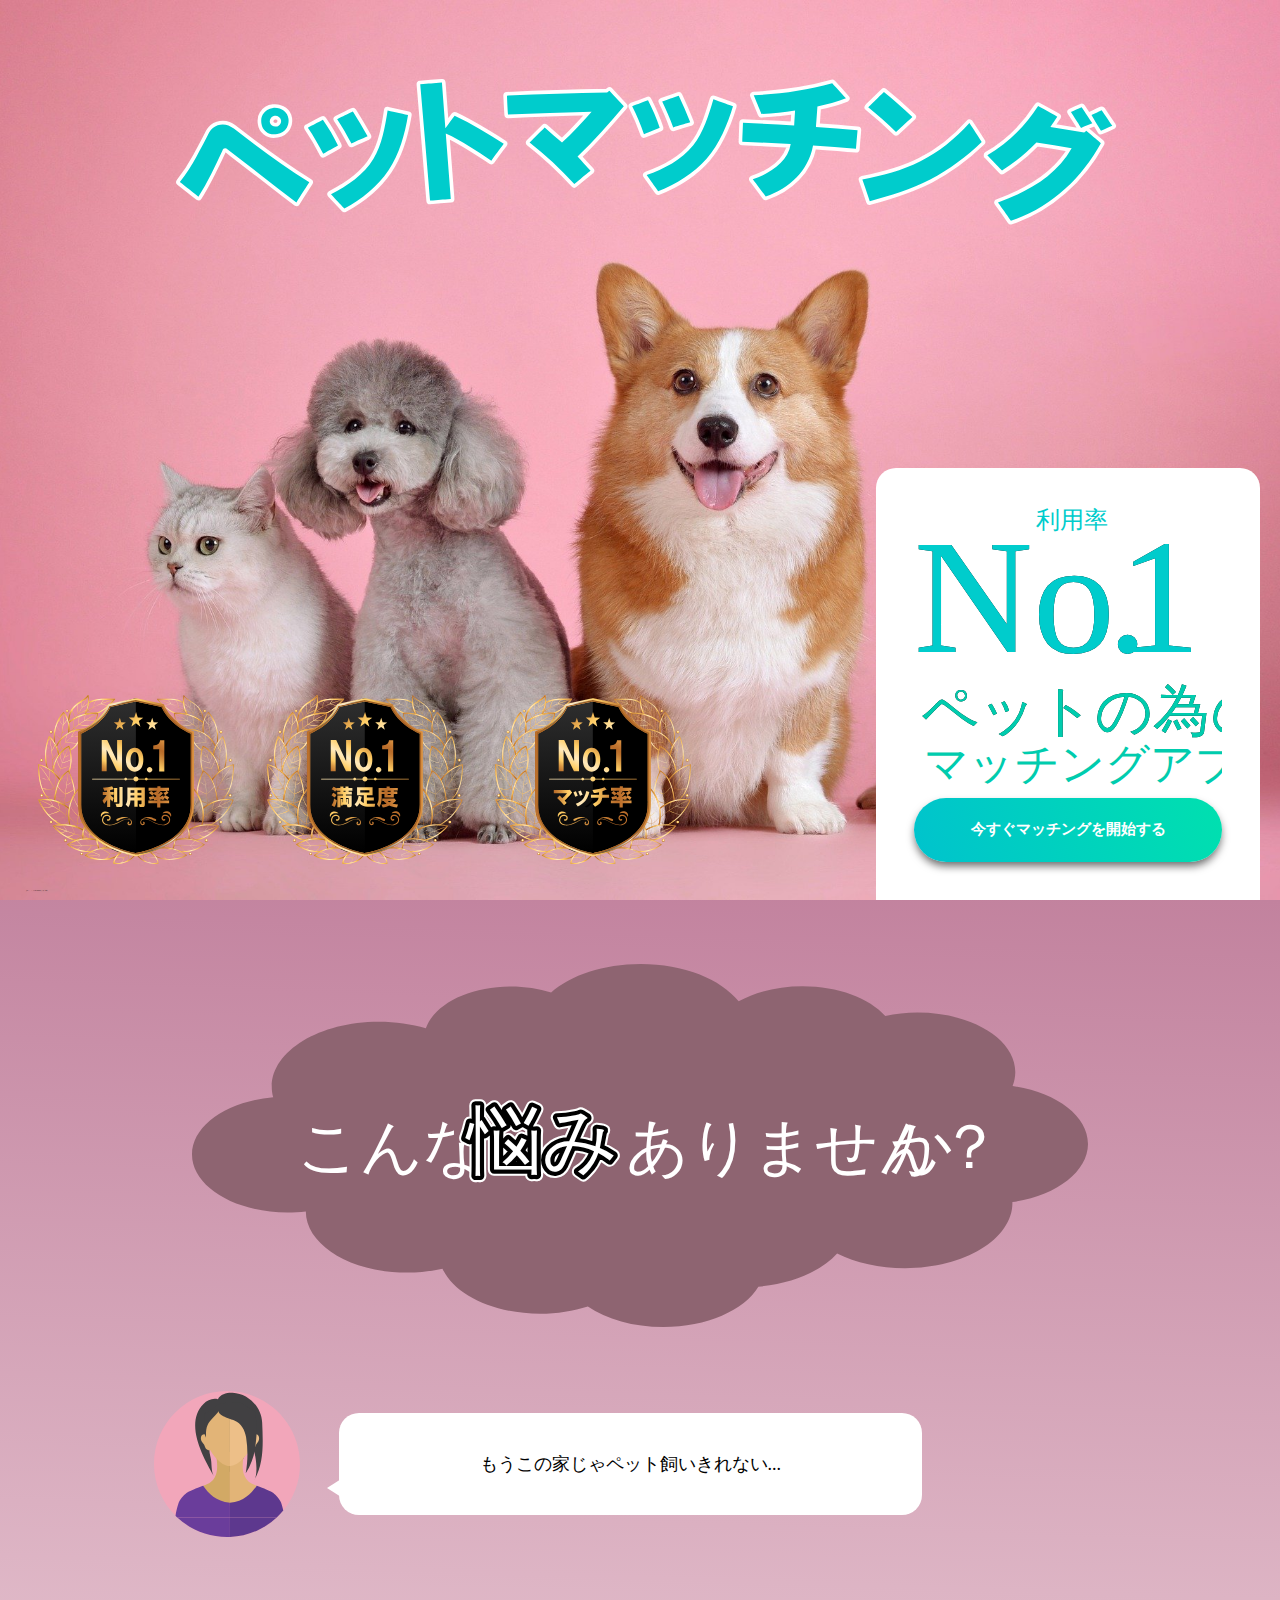
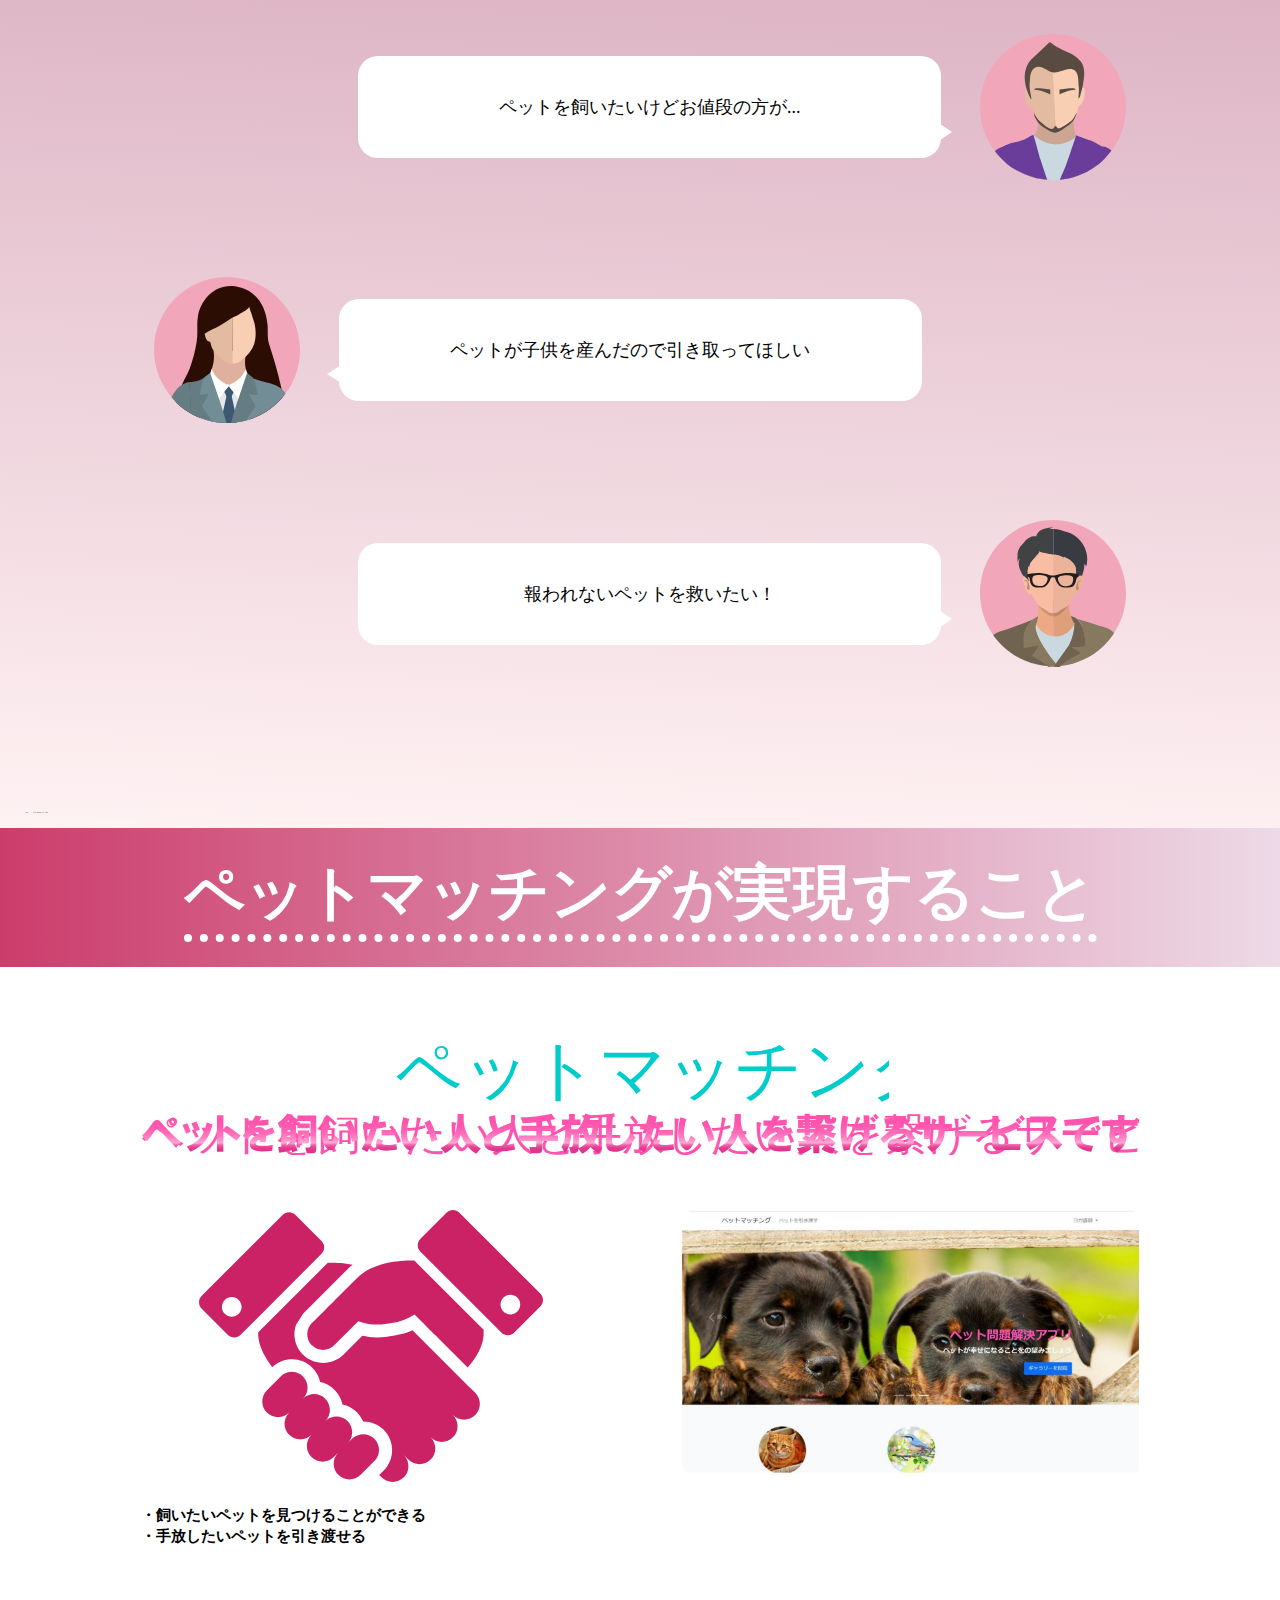
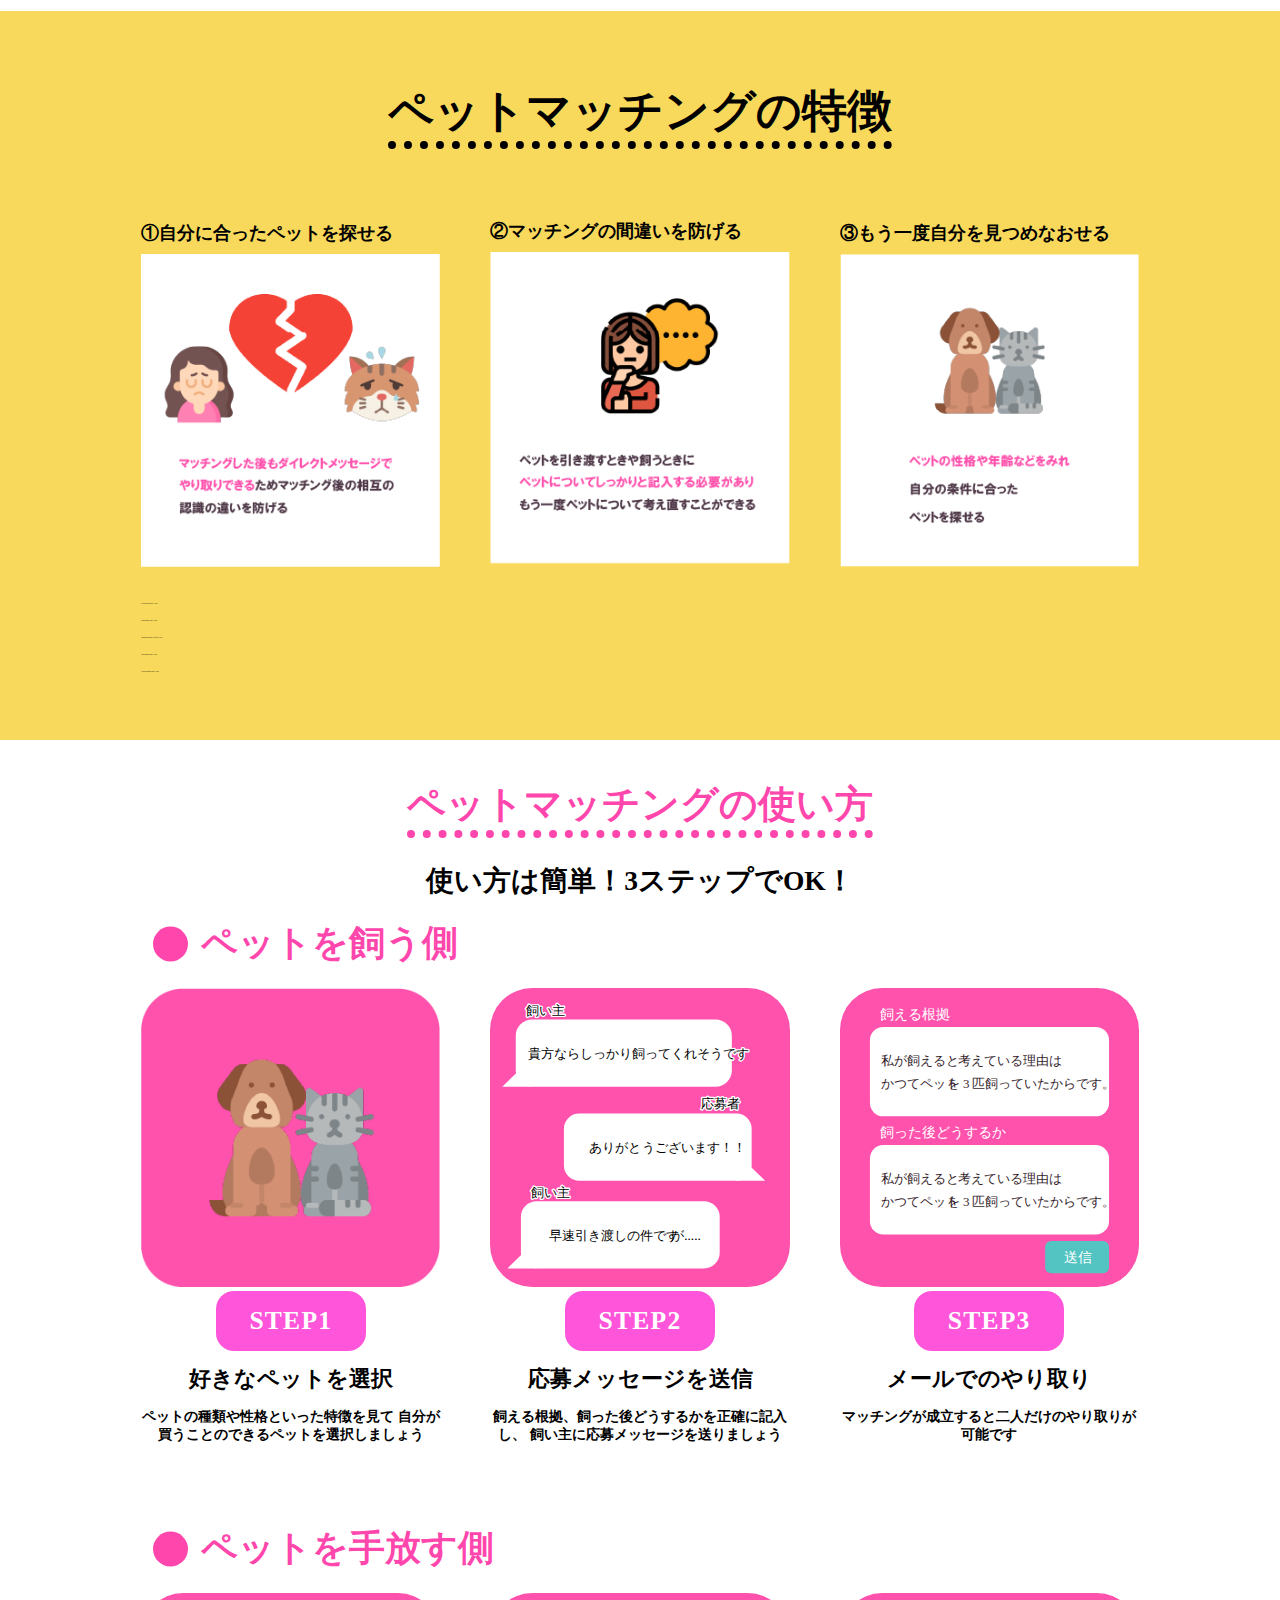
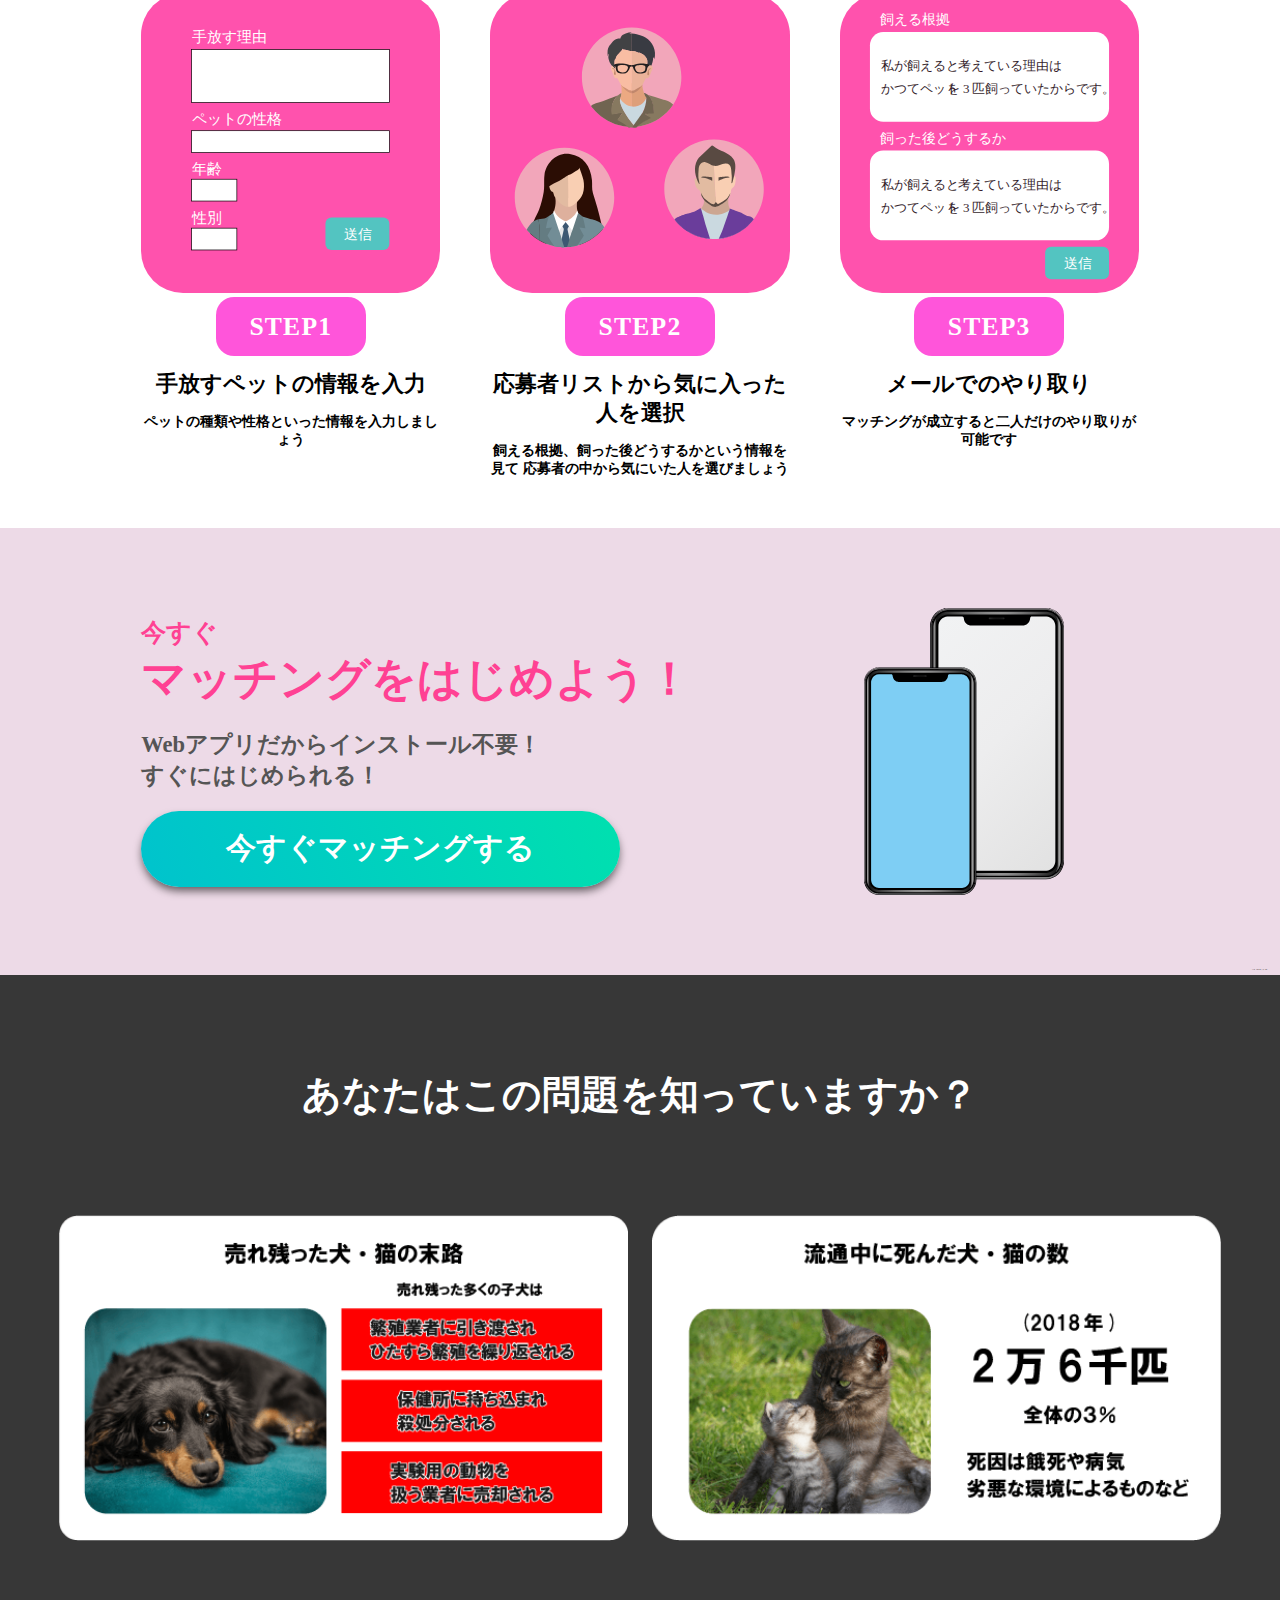
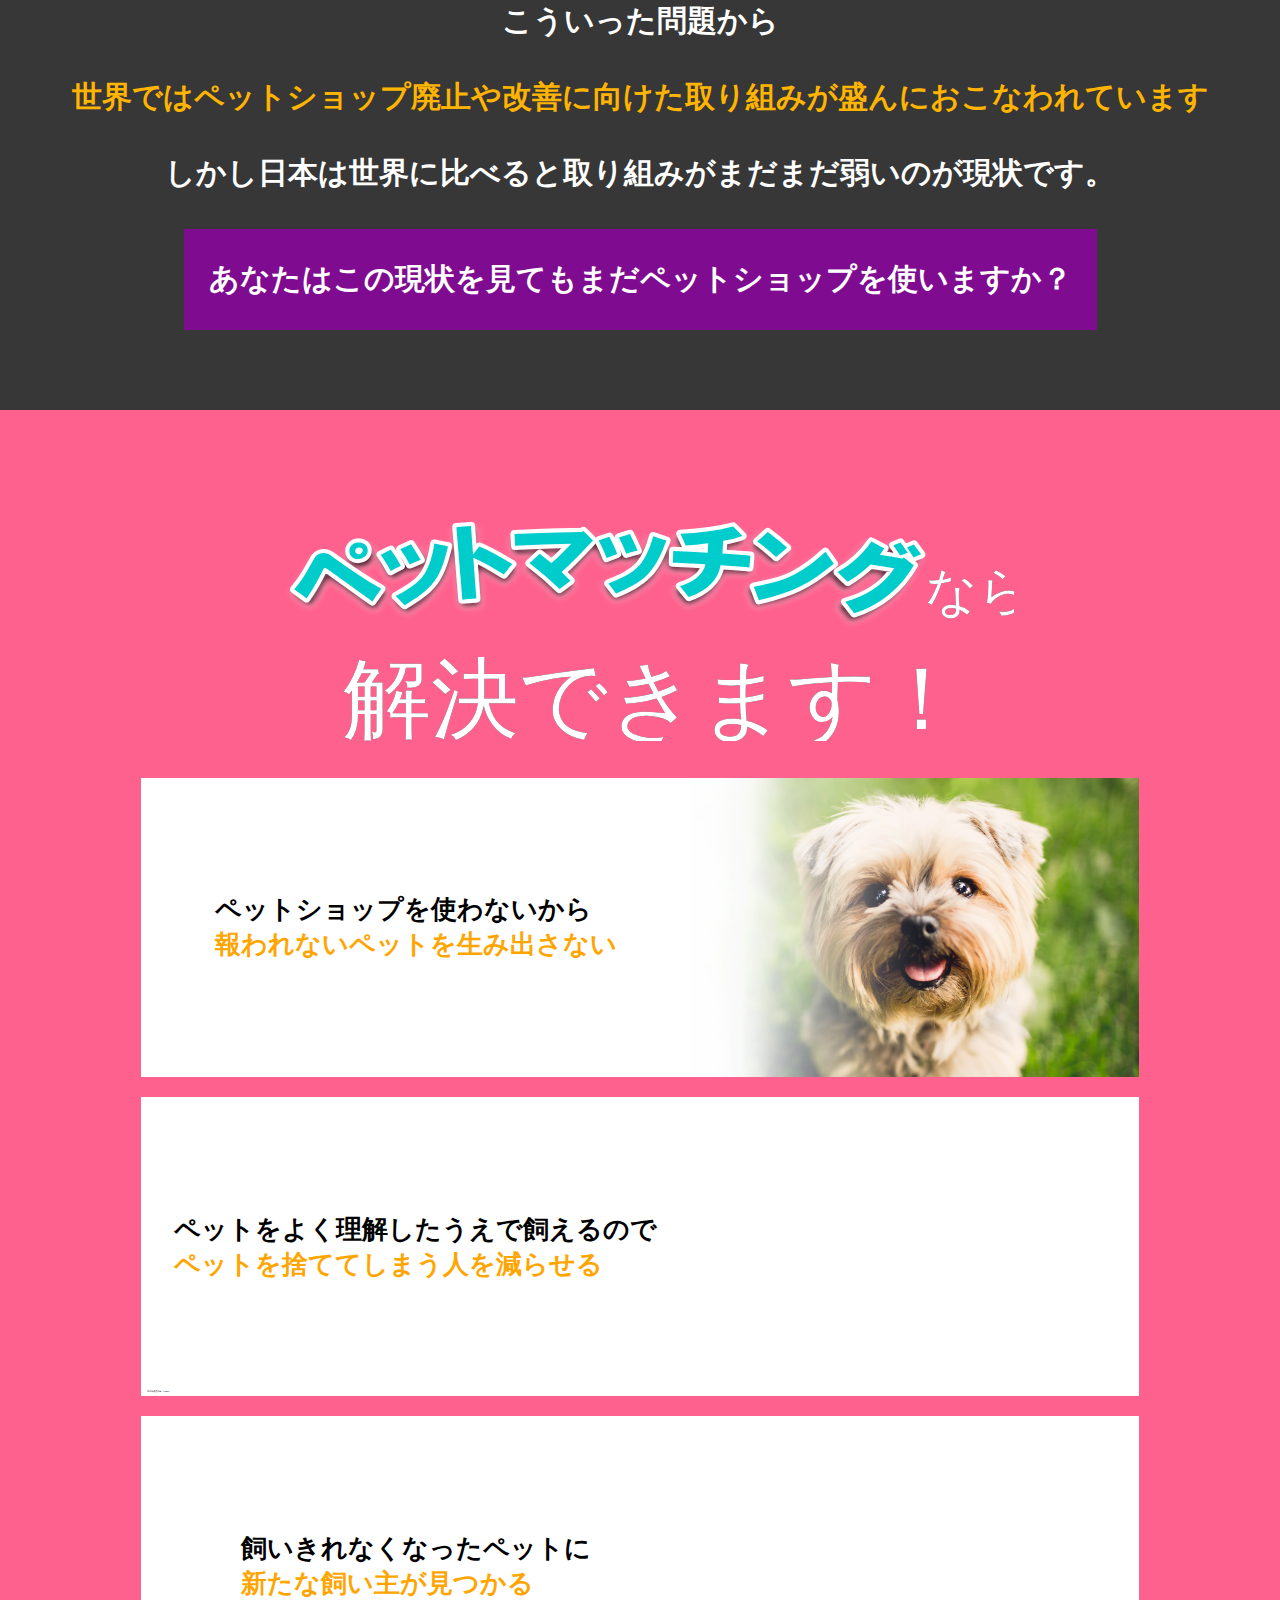
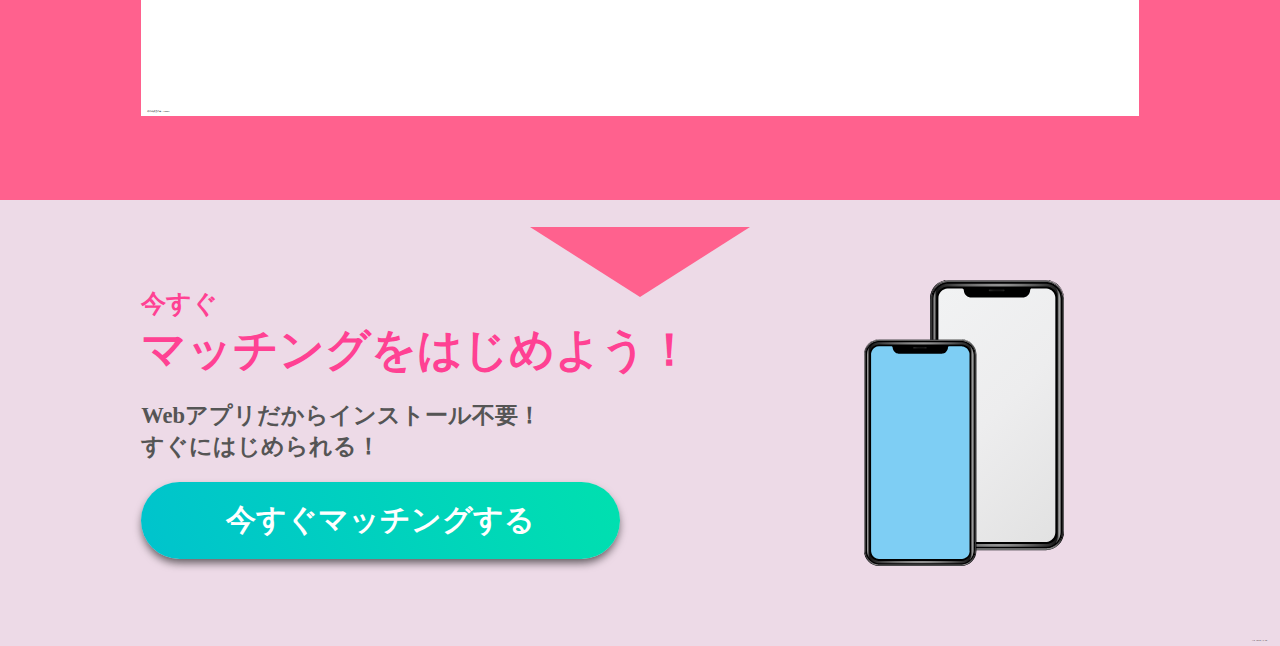
==== commit ff58196d: "cssパス変更＆imagesフォルダ作成" ====
--- a/wrp/index.html
+++ b/wrp/index.html
@@ -11,25 +11,25 @@
     <div id="main_visual">
 
         <h1 class="site_title">
-            <img src="ペットマッチング.svg" alt="メインタイトル">
+            <img src="images/svg/ペットマッチング.svg" alt="メインタイトル">
         </h1>
 
         
         <div class="text">
-            <img src="svg/svg/svg/アセット 21.svg" alt="">
+            <img src="images/svg/利用率No.1.svg" alt="">
             <a href="https://petmatch.lobiter.site" class="btn">今すぐマッチングを開始する</a>
         </div>
 
 
         <ul class="trophy_area">
             <li>
-                <img src="賞状 (1).svg" alt="賞状1">
+                <img src="images/svg/賞状 (1).svg" alt="賞状1">
             </li>
             <li>
-                <img src="賞状 (2).svg" alt="賞状2">
+                <img src="images/svg/賞状 (2).svg" alt="賞状2">
             </li>
             <li>
-                <img src="賞状 (3).svg" alt="賞状3">
+                <img src="images/svg/賞状 (3).svg" alt="賞状3">
             </li>
            
         </ul>
@@ -46,12 +46,12 @@
 
     <div id="troubles_area">
         <h2 class="section_title">
-            <img src="こんな悩み.svg" alt="セクションタイトル">
+            <img src="images/svg/こんな悩み.svg" alt="セクションタイトル">
         </h2>
 
         <ul class="troubles wrp">
             <li class="troubles_left">
-                <img src="human_icon (1).svg" alt="">
+                <img src="images/svg/human_icon (1).svg" alt="人の顔アイコン">
                 <div class="troubles_text">
                     <p>もうこの家じゃペット飼いきれない...</p>
                 </div>
@@ -60,10 +60,10 @@
                 <div class="troubles_text ">
                     <p>ペットを飼いたいけどお値段の方が...</p>
                 </div>
-                <img src="human_icon (2).svg" alt="">
+                <img src="images/svg/human_icon (2).svg" alt="人の顔アイコン">
             </li>
             <li class="troubles_left">
-                <img src="human_icon (3).svg" alt="">
+                <img src="images/svg/human_icon (3).svg" alt="人の顔アイコン">
 
                 <div class="troubles_text ">
                     <p>ペットが子供を産んだので引き取ってほしい</p>
@@ -73,7 +73,7 @@
                 <div class="troubles_text ">
                     <p>報われないペットを救いたい！</p>
                 </div>
-                <img src="human_icon (4).svg" alt="">
+                <img src="images/svg/human_icon (4).svg" alt="人の顔アイコン">
                 
             </li>
         </ul>
@@ -95,14 +95,14 @@
         </div>
         <div class="wrp">
             <h2>
-                <img class="first_indent" src="ペットマッチングは.svg" alt="">
-                <img class="second_indent" src="飼いたい人と繋げるサービス.svg" alt="">
+                <img class="first_indent" src="images/svg/実現すること.svg" alt="サブタイトル">
+                <img class="second_indent" src="images/svg/実現すること2.svg" alt="サブタイトル">
             </h2>
 
             <div class="flex-box">
                 <div class="left">
                     <div class="image">
-                    <img src="握手.svg" alt="握手">
+                    <img src="images/svg/握手.svg" alt="握手">
                     </div>
                     <div class="can-text">
                         <p>・飼いたいペットを見つけることができる</p>
@@ -111,7 +111,7 @@
                 </div>
 
                 <div class="right">
-                    <img src="アプリ画像.jpg" alt="アプリ画像">
+                    <img src="images/jpg/アプリ画像.jpg" alt="アプリ画像">
                 </div>
 
             </div>
@@ -136,7 +136,7 @@
                         <h2 class="box-title">①自分に合ったペットを探せる</h2>
                     </div>
 
-                    <img class="top-image" class="top-image" src="svg/アセット 18.png" alt="">
+                    <img class="top-image" class="top-image" src="images/png/feature (1).png" alt="特徴1">
                        
                     
                 </li>
@@ -147,7 +147,7 @@
                         <h2 class="box-title">②マッチングの間違いを防げる</h2>
                     </div>
 
-                    <img class="top-image" src="svg/アセット 19.png" alt="">
+                    <img class="top-image" src="images/png/feature (2).png" alt="特徴2">
                     
                 </li>
                 <!--li3-->
@@ -159,7 +159,7 @@
                         <h2 class="box-title">③もう一度自分を見つめなおせる</hw>
                     </div>
 
-                    <img class="top-image" src="svg/アセット 20.png" alt="">
+                    <img class="top-image" src="images/png/feature (3).png" alt="特徴3">
                     
                 </li>
             </ul>
@@ -195,7 +195,7 @@
                 <!--li1-->
                 <li>               
 
-                        <img class="top-image" src="1x/アセット 12.png" alt="犬画像">
+                        <img class="top-image" src="images/png/want-step (1).png" alt="引き取る側1">
                     
                     <div class="button_text">
                         <div class="step_btn">STEP1</div>
@@ -210,7 +210,7 @@
                 </li>
                 <!--li2-->
                 <li>
-                   <img class="top-image" src="svg/アセット 10.svg" alt="">
+                   <img class="top-image" src="images/svg/want-step (2).svg" alt="引き取る側2">
 
                     <div class="button_text">
                         <div class="step_btn">STEP2</div>
@@ -232,7 +232,7 @@
     
                     </div> -->
 
-                    <img class="top-image" src="svg/アセット 11.svg" alt="">
+                    <img class="top-image" src="images/svg/want-step&release (3).svg" alt="引き取る側3">
 
                     <div class="button_text">
                         <div class="step_btn">STEP3</div>
@@ -252,7 +252,7 @@
             <ul class="step_nav">
                 <!--li1-->
                 <li>               
-                    <img class="top-image" src="svg/アセット 13.svg" alt="">
+                    <img class="top-image" src="images/svg/release (1).svg" alt="引き渡す側1">
 
                     <div class="button_text">
                         <div class="step_btn">STEP1</div>
@@ -268,7 +268,7 @@
                 <!--li2-->
                 <li>
                     
-                    <img class="top-image" src="svg/アセット 14.svg" alt="">
+                    <img class="top-image" src="images/svg/release (2).svg" alt="引き渡す側2">
 
                     <div class="button_text">
                         <div class="step_btn">STEP2</div>
@@ -284,7 +284,7 @@
                 <!--li3-->
                 <li>
                     
-                    <img class="top-image" src="svg/アセット 11.svg" alt="">
+                    <img class="top-image" src="images/svg/want-step&release (3).svg" alt="引き渡す側3">
 
                     <div class="button_text">
                         <div class="step_btn">STEP3</div>
@@ -319,7 +319,7 @@
     
                 <div class="CTR_BOX CTR_right">
                     
-                        <img src="スマホ.svg" alt="iphone">
+                        <img src="images/svg/スマホ.svg" alt="iphone">
                
                 </div>
             </div>
@@ -339,62 +339,15 @@
 
             <div class="flex_item">
                 <!-- 左の箱 -->
-                <div class="box left_box">
-                    <div class="content_wrp">
-                        <h3>売れ残った犬・猫の末路</h3>
-                        <h4>売れ残った多くのペットは</h4>
-                        <div class="inner_flex_item">
-                            <!-- 左の内容 -->
-                            <div class="inner_item left_inner_item">
-                                                    
-                                <!-- <img src="/dog-g8a9d90c5a_1920.jpg" alt="ダックスフンド"> -->
-        
-                            </div>
-                            <!-- 右の内容 -->
-                            <div class="inner_item right_inner_item">
-                                
-                                <ul>
-                                    <li>繁殖業者に渡され、<br>ひたすら繁殖を繰り返させられる</li>
-                                    <li>保健所に持ち込まれ<br>殺処分される</li>
-                                    <li>実験用の動物を扱う業者に渡される</li>
-                                    <li>繁殖業者に渡され、<br>ひたすら繁殖を繰り返させられる</li>
-                                </ul>
-                            </div>
-                        </div>
-                    </div>
-                </div>
+                <img src="images/png/問題 (1).png" class="box left_box">
+                    
+                
                 <!-- 右の箱 -->
-                <div class="box right_box">
-                    <div class="content_wrp">
-                        <h3>流通中に死んだ犬・猫の数</h3>
-                        <div class="inner_flex_item">
-                       
-                    
-                        <!-- 左の内容 -->
-                        <div class="inner_item left_inner_item">
-                                                
-                            <!-- <img src="/dog-g8a9d90c5a_1920.jpg" alt="ダックスフンド"> -->
-    
-                        </div>
-                        <!-- 右の内容 -->
-                        <div class="inner_item right_inner_item">
-                            <div class="right_inner_top_item">
-                                <span>(2018年)</span>
-                                <h2>2万6千匹</h2>
-                                <span>全体の3％</span>
-                            </div>
-
-                            <div class="right_inner_bottom_item">
-                                <p>死因は飢餓や病気劣悪な環境によるものなど</p>
-                            </div>
-                          
-                        </div>
-                        </div>
-
-                        
-                    </div>
-               </div>
-            </div>
+                <img src="images/png/問題 (2).png" class="box right_box">
+                 
+              
+            </img>
+        </div>
 
             <div class="bottom-message">
                 <p>こういった問題から</p>
@@ -407,11 +360,9 @@
 
     <div id="Resolution">
         <div class="wrp">
-            <!-- <h1>
-                <img src="ペットマッチング.svg" alt="ペットマッチング">
-                <small>なら</small>
-                <div>解決できます！</div>
-            </h1> -->
+            <h1>
+                <img src="images/svg/ペットマッチングなら解決できます.svg" alt="ペットマッチング奈良解決できます">
+            </h1>
 
             <ul class="pets-line">
 
@@ -500,7 +451,7 @@
     
                 <div class="CTR_BOX CTR_right">
                     
-                        <img src="スマホ.svg" alt="iphone">
+                        <img src="images/svg/スマホ.svg" alt="iphone">
                
                 </div>
             </div>
--- a/wrp/style.min.css
+++ b/wrp/style.min.css
@@ -1 +1 @@
-*,:after,:before{background-repeat:no-repeat;box-sizing:inherit;box-sizing:border-box}html,body{font-size:15px;margin:0;padding:0;background-color:white}h1,h2,h3,h4,p,ul,li,dd,dt{margin:0px;padding:0px}li{list-style:none}a{text-decoration:none;color:black}.wrp{max-width:1100px;padding:0 4%;margin:0 auto}.topic_title{padding:40px 0 25px;text-align:center;margin-bottom:30px}.topic_title h2{display:inline-block;border-bottom:dotted 8px black;font-weight:bold;color:black;font-size:2.5rem}.btn{display:block;border-radius:50px;background:linear-gradient(70deg, #00c3cd, #00e0af);color:white;padding:20px 0;transition:.3s;box-shadow:0px 5px 8px -1px rgba(7,7,7,0.6);text-align:center;font-weight:bold;font-size:1.2rem;transition:.3s}.btn:hover{transform:translateY(5px);box-shadow:none;background:linear-gradient(70deg, #cd9000, #e0e000)}.top-image{width:100%}#main_visual{background:url(main_visual.jpg) no-repeat center center;background-size:cover;width:100%;height:100vh;position:relative}#main_visual .site_title{width:77%;position:absolute;z-index:100;top:6%;left:50%;transform:translateX(-50%)}@media screen and (max-width: 768px){#main_visual .site_title{width:85%;top:15%}}#main_visual .trophy_area{position:absolute;bottom:4%;left:3%;width:51%;display:flex;justify-content:space-between}#main_visual .trophy_area li{width:30%}#main_visual .trophy_area li img{width:100%;object-fit:cover;vertical-align:bottom}#main_visual .link{position:absolute;bottom:1%;left:2%}#main_visual .text{position:absolute;right:20px;bottom:0;width:32%;padding:3%;text-align:center;background-color:white;border-top-right-radius:20px;border-top-left-radius:20px}#main_visual .text img{width:100%}#main_visual .text .btn{display:block;border-radius:50px;background:linear-gradient(70deg, #00c3cd, #00e0af);color:white;padding:7% 0;transition:.3s;box-shadow:0px 5px 8px -1px rgba(7,7,7,0.6);text-align:center;font-weight:bold;font-size:1.2vw;transition:.3s}#main_visual .text .btn:hover{opacity:.7}#troubles_area{background-image:linear-gradient(182deg, #c2829e, rgba(252,92,108,0.08));padding:5% 0;position:relative}#troubles_area .section_title{width:70%;margin:0 auto 5%}#troubles_area .section_title img{vertical-align:bottom}#troubles_area .troubles{padding:0 5%}#troubles_area .troubles li{display:flex;align-items:center;margin-bottom:10%}#troubles_area .troubles li img{width:15%}#troubles_area .troubles li .troubles_text{background-color:white;padding:4%;border-radius:20px;position:relative;font-size:1.2rem;width:60%;text-align:center}#troubles_area .troubles .troubles_left .troubles_text{margin-left:4%}#troubles_area .troubles .troubles_left .troubles_text::before{content:"";position:absolute;top:60%;left:-3px;margin-left:-23px;border:14px solid #ffffff00;border-right:22px solid white}#troubles_area .troubles .troubles_right{justify-content:flex-end}#troubles_area .troubles .troubles_right .troubles_text{margin-right:4%}#troubles_area .troubles .troubles_right .troubles_text::before{content:"";position:absolute;top:60%;right:-3px;margin-right:-23px;border:15px solid transparent;border-left:22px solid white}#troubles_area .link{position:absolute;bottom:1%;left:2%}#realization{padding-bottom:50px}#realization .topic_title{background:linear-gradient(to right, #cc3d6c, #eddae7);padding:25px 0;text-align:center;margin-bottom:5%}#realization .topic_title h2{display:inline-block;border-bottom:dotted 8px white;font-weight:bold;color:white;font-size:5.5vw}#realization .wrp h2{text-align:center;margin-bottom:5%}#realization .wrp h2 .first_indent{width:50%}#realization .wrp h2 .second_indent{width:100%}#realization .wrp .flex-box{display:flex;justify-content:space-between;align-items:flex-start}#realization .wrp .flex-box .left{width:46%}#realization .wrp .flex-box .left .image{width:75%;margin:0 auto 4%}#realization .wrp .flex-box .left .image img{width:100%}#realization .wrp .flex-box .left .can-text{font-weight:bold}#realization .wrp .flex-box .right{width:46%}#realization .wrp .flex-box .right img{width:100%}#feature{background:#f8d95c;padding-bottom:30px}#feature .wrp .topic_title{padding:7% 0 4%;text-align:center;margin-bottom:30px}#feature .wrp .topic_title h2{display:inline-block;border-bottom:dotted 8px black;font-weight:bold;color:black;font-size:5.5vw}@media screen and (min-width: 1200px){#feature .wrp .topic_title h2{font-size:3rem}}#feature .wrp ul{display:flex;flex-wrap:wrap;justify-content:space-between;align-items:flex-end;margin-bottom:20px}#feature .wrp ul li{width:30%}#feature .wrp ul li .text{margin-bottom:3%}#feature .wrp ul li .text .box-title{font-size:1.4rem}#feature .wrp ul li .box{background-color:white;padding:10%;height:350px;border-radius:20px;display:flex;flex-direction:column;justify-content:center;align-items:center;position:relative}#feature .wrp ul li .box .image{text-align:center;margin-bottom:5%}#feature .wrp ul li .box .image #img_1{width:60%}#feature .wrp ul li .box .image #img_2{width:100%}#feature .wrp ul li .box .image #img_3{width:60%}#feature .wrp ul li .box .box_text{font-weight:bold}#feature .wrp ul li .box .box_text .maker{color:#ff4193}#feature .wrp ul li .link{font-size:0.8rem}#usege{padding-bottom:50px}#usege .wrp .topic_title{margin-bottom:0px}#usege .wrp .topic_title h2{color:#ff46ac;border-bottom:dotted 8px #ff46ac;font-size:2.5rem}#usege .wrp h2{text-align:center;font-size:27.5px}#usege .wrp .parent{position:relative;margin:20px 0px}#usege .wrp .parent .buy_pet{font-size:2.4rem;font-weight:bold;color:#ff46ac;margin-left:60px}#usege .wrp .parent::before{content:"";width:35px;height:35px;border-radius:35px;background-color:#ff46ac;position:absolute;top:50%;left:-20px;transform:translateY(-50%);margin-left:32px}#usege .wrp .step_nav{display:flex;flex-wrap:wrap;justify-content:space-between;align-items:flex-start;position:relative}#usege .wrp .step_nav li{width:30%}#usege .wrp .step_nav li .button_text{text-align:center}#usege .wrp .step_nav li .button_text .step_btn{width:50%;margin:0 auto;padding:15px 20px;border-radius:18px;background:#ff55da;color:white;font-weight:bold;letter-spacing:1.2px;margin-bottom:13px}#usege .wrp .step_nav li .button_text .text-title{margin-bottom:15px;font-size:1.45em}#usege .wrp .step_nav li .button_text .text{font-weight:bold;font-size:14px}#usege .wrp .step_nav:first-of-type{margin-bottom:80px}#CTR{background:#eddae7;padding:80px 0;position:relative}#CTR .wrp{max-width:900px}#CTR .wrp .flex_item{display:flex;justify-content:space-between;align-items:center}#CTR .wrp .flex_item .CTR_left{width:60%}#CTR .wrp .flex_item .CTR_left h2{color:#ff4193}#CTR .wrp .flex_item .CTR_left h2 div{font-size:2.5rem;margin-bottom:20px}#CTR .wrp .flex_item .CTR_left .CTR_text{margin-bottom:20px;font-weight:700;color:#555555}#CTR .wrp .flex_item .CTR_left .btn{width:85%}#CTR .wrp .flex_item .CTR_right{width:35%;display:flex;justify-content:center}#CTR .wrp .flex_item .CTR_right img{max-width:200px;width:100%}#pets_problem{background:#373737;padding-bottom:80px}#pets_problem .wrp{max-width:1265px}#pets_problem .wrp h2{text-align:center;padding:8% 0;color:white;font-size:2.6rem;font-weight:bold}#pets_problem .wrp .flex_item{display:flex;justify-content:space-between;margin-bottom:60px}#pets_problem .wrp .flex_item .box{width:49%;background-color:white;padding:3%;border-radius:30px;display:flex;align-items:center;justify-content:center}#pets_problem .wrp .flex_item .box .content_wrp{width:100%}#pets_problem .wrp .flex_item .box .content_wrp h3{font-size:1.4rem;text-align:center;margin-bottom:15px}#pets_problem .wrp .flex_item .box .content_wrp h4{text-align:right;margin-right:21px;margin-bottom:9px}#pets_problem .wrp .flex_item .box .content_wrp .inner_flex_item{display:flex;justify-content:space-between;align-items:center;height:250px}#pets_problem .wrp .flex_item .box .content_wrp .inner_flex_item .inner_item{width:48%}#pets_problem .wrp .flex_item .left_box .left_inner_item{height:100%;background:url("dog-g8a9d90c5a_1920.jpg") no-repeat center cadetblue;background-size:cover;border-radius:15px}#pets_problem .wrp .flex_item .right_inner_item{height:100%}#pets_problem .wrp .flex_item .right_inner_item ul li{background-color:#e14b4b;margin:5px 0;padding:5px;font-size:13.3px;font-weight:bold}#pets_problem .wrp .flex_item .right_inner_item ul li:last-child{margin-bottom:0}#pets_problem .wrp .flex_item .right_inner_item ul li:first-child{margin-top:0}#pets_problem .wrp .right_box .left_inner_item{width:100%;height:100%;background:url("cat-g11cc580a4_1920.jpg") no-repeat center cadetblue;background-size:cover;border-radius:15px}#pets_problem .wrp .right_box .right_inner_item .right_inner_top_item{margin-bottom:10%;text-align:center}#pets_problem .wrp .right_box .right_inner_item .right_inner_top_item h2{padding:0;color:black}#pets_problem .bottom-message{text-align:center;font-size:2rem;font-weight:bold;color:white}#pets_problem .bottom-message p{margin-bottom:35px}#pets_problem .bottom-message #yello{color:#ffb400}#pets_problem .bottom-message .inpact-massage{background-color:#7f0c90;display:inline-block;padding:30px 25px}#Resolution{background:#ff618e;padding-bottom:80px;position:relative}#Resolution .wrp h1{text-align:center;padding:50px;color:white}#Resolution .wrp h1 img{vertical-align:bottom;width:470px}#Resolution .wrp h1 small{margin-left:-15px}#Resolution .wrp h1 div{font-size:55px}#Resolution .wrp .pets-line .pet-contnet{background-color:white;margin-bottom:20px;width:100%;display:flex;height:240px}#Resolution .wrp .pets-line .pet-contnet .pet-content-left{width:55%;display:flex;align-items:center;justify-content:center;position:relative}#Resolution .wrp .pets-line .pet-contnet .pet-content-left .left-text{font-size:1.5rem;font-weight:bold}#Resolution .wrp .pets-line .pet-contnet .pet-content-left small{position:absolute;left:1%;bottom:1%}#Resolution .wrp .pets-line .pet-contnet .pet-content-right{background:url("terrier-g5f85d95ef_1920.jpg");width:45%;background-position:center 30%;background-size:cover;background-repeat:no-repeat}#Resolution .wrp .pets-line .pet-contnet #picture2{background-image:url("sad-dog-waiting-in-shelter-to-be-adopted-by-someone.jpg")}#Resolution .wrp .pets-line .pet-contnet #picture3{background-image:url("young-couple-with-cute-dog.png")}#Resolution::before{content:"";position:absolute;bottom:-7%;left:50%;transform:translateX(-50%);border-top:70px solid #ff618e;border-right:110px solid transparent;border-left:110px solid transparent;z-index:100}.link{position:absolute;bottom:1%;right:1%}
+*,:after,:before{background-repeat:no-repeat;box-sizing:inherit;box-sizing:border-box}html,body{font-size:15px;margin:0;padding:0;background-color:white}h1,h2,h3,h4,p,ul,li,dd,dt{margin:0px;padding:0px}li{list-style:none}a{text-decoration:none;color:black}.wrp{max-width:1100px;padding:0 4%;margin:0 auto}.topic_title{padding:40px 0 25px;text-align:center;margin-bottom:30px}.topic_title h2{display:inline-block;border-bottom:dotted 8px black;font-weight:bold;color:black;font-size:2.5rem}.btn{display:block;border-radius:50px;background:linear-gradient(70deg, #00c3cd, #00e0af);color:white;padding:20px 0;transition:.3s;box-shadow:0px 5px 8px -1px rgba(7,7,7,0.6);text-align:center;font-weight:bold;font-size:1.2rem;transition:.3s}.btn:hover{transform:translateY(5px);box-shadow:none;background:linear-gradient(70deg, #cd9000, #e0e000)}.top-image{width:100%}#main_visual{background:url(images/jpg/main_visual.jpg) no-repeat center center;background-size:cover;width:100%;height:100vh;position:relative}#main_visual .site_title{width:77%;position:absolute;z-index:100;top:6%;left:50%;transform:translateX(-50%)}@media screen and (max-width: 768px){#main_visual .site_title{width:85%;top:15%}}#main_visual .trophy_area{position:absolute;bottom:4%;left:3%;width:51%;display:flex;justify-content:space-between}#main_visual .trophy_area li{width:30%}#main_visual .trophy_area li img{width:100%;object-fit:cover;vertical-align:bottom}@media screen and (max-width: 375px){#main_visual .trophy_area{display:none}}#main_visual .link{width:30%;position:absolute;bottom:1%;left:2%}#main_visual .text{position:absolute;right:20px;bottom:0;width:30%;padding:3%;text-align:center;background-color:white;border-top-right-radius:20px;border-top-left-radius:20px}#main_visual .text img{width:100%}#main_visual .text .btn{display:block;border-radius:50px;background:linear-gradient(70deg, #00c3cd, #00e0af);color:white;padding:7% 5%;transition:.3s;box-shadow:0px 5px 8px -1px rgba(7,7,7,0.6);text-align:center;font-weight:bold;font-size:1.2vw;transition:.3s}#main_visual .text .btn:hover{opacity:.7}#troubles_area{background-image:linear-gradient(182deg, #c2829e, rgba(252,92,108,0.08));padding:5% 0;position:relative}#troubles_area .section_title{width:70%;margin:0 auto 5%}#troubles_area .section_title img{vertical-align:bottom}#troubles_area .troubles{padding:0 5%}#troubles_area .troubles li{display:flex;align-items:center;margin-bottom:10%}#troubles_area .troubles li img{width:15%}#troubles_area .troubles li .troubles_text{background-color:white;padding:4%;border-radius:20px;position:relative;font-size:1.2rem;width:60%;text-align:center}#troubles_area .troubles .troubles_left .troubles_text{margin-left:4%}#troubles_area .troubles .troubles_left .troubles_text::before{content:"";position:absolute;top:60%;left:-3px;margin-left:-23px;border:14px solid #ffffff00;border-right:22px solid white}#troubles_area .troubles .troubles_right{justify-content:flex-end}#troubles_area .troubles .troubles_right .troubles_text{margin-right:4%}#troubles_area .troubles .troubles_right .troubles_text::before{content:"";position:absolute;top:60%;right:-3px;margin-right:-23px;border:15px solid transparent;border-left:22px solid white}#troubles_area .link{position:absolute;bottom:1%;left:2%}#realization{padding-bottom:5%}#realization .topic_title{background:linear-gradient(to right, #cc3d6c, #eddae7);padding:25px 0;text-align:center;margin-bottom:5%}#realization .topic_title h2{display:inline-block;border-bottom:dotted 8px white;font-weight:bold;color:white;font-size:5.5vw}@media screen and (min-width: 1200px){#realization .topic_title h2{font-size:4rem}}#realization .wrp h2{text-align:center;margin-bottom:5%}#realization .wrp h2 .first_indent{width:50%}#realization .wrp h2 .second_indent{width:100%}#realization .wrp .flex-box{display:flex;justify-content:space-between;align-items:flex-start}#realization .wrp .flex-box .left{width:46%}#realization .wrp .flex-box .left .image{width:75%;margin:0 auto 4%}#realization .wrp .flex-box .left .image img{width:100%}#realization .wrp .flex-box .left .can-text{font-weight:bold;font-size:1.2vw}#realization .wrp .flex-box .right{width:46%}#realization .wrp .flex-box .right img{width:100%}#feature{background:#f8d95c;padding-bottom:5%}#feature .wrp .topic_title{padding:7% 0 4%;text-align:center;margin-bottom:30px}#feature .wrp .topic_title h2{display:inline-block;border-bottom:dotted 8px black;font-weight:bold;color:black;font-size:5.5vw}@media screen and (min-width: 1200px){#feature .wrp .topic_title h2{font-size:3rem}}#feature .wrp ul{display:flex;flex-wrap:wrap;justify-content:space-between;align-items:flex-end;margin-bottom:20px}#feature .wrp ul li{width:30%}#feature .wrp ul li .text{margin-bottom:3%}#feature .wrp ul li .text .box-title{font-size:1.6vw}@media screen and (min-width: 1200px){#feature .wrp ul li .text .box-title{font-size:1.2rem}}#feature .wrp ul li .box{background-color:white;padding:10%;height:350px;border-radius:20px;display:flex;flex-direction:column;justify-content:center;align-items:center;position:relative}#feature .wrp ul li .box .image{text-align:center;margin-bottom:5%}#feature .wrp ul li .box .image #img_1{width:60%}#feature .wrp ul li .box .image #img_2{width:100%}#feature .wrp ul li .box .image #img_3{width:60%}#feature .wrp ul li .box .box_text{font-weight:bold}#feature .wrp ul li .box .box_text .maker{color:#ff4193}#feature .wrp ul li .link{font-size:0.8rem}@media screen and (max-width: 414px){#feature .wrp ul{flex-direction:column}#feature .wrp ul li{width:100%;margin-bottom:15%}#feature .wrp ul li .text .box-title{font-size:5vw}}#feature .wrp small{font-size:1px}#usege{padding-bottom:50px}#usege .wrp .topic_title{margin-bottom:0px}#usege .wrp .topic_title h2{color:#ff46ac;border-bottom:dotted 8px #ff46ac;font-size:2.5rem}#usege .wrp h2{text-align:center;font-size:27.5px}#usege .wrp .parent{position:relative;margin:20px 0px}#usege .wrp .parent .buy_pet{font-size:2.4rem;font-weight:bold;color:#ff46ac;margin-left:60px}#usege .wrp .parent::before{content:"";width:35px;height:35px;border-radius:35px;background-color:#ff46ac;position:absolute;top:50%;left:-20px;transform:translateY(-50%);margin-left:32px}#usege .wrp .step_nav{display:flex;flex-wrap:wrap;justify-content:space-between;align-items:flex-start;position:relative}#usege .wrp .step_nav li{width:30%}#usege .wrp .step_nav li .button_text{text-align:center}#usege .wrp .step_nav li .button_text .step_btn{font-size:2vw;width:50%;margin:0 auto;padding:5% 3%;border-radius:18px;background:#ff55da;color:white;font-weight:bold;letter-spacing:1.2px;margin-bottom:13px}#usege .wrp .step_nav li .button_text .text-title{margin-bottom:15px;font-size:1.45em}#usege .wrp .step_nav li .button_text .text{font-weight:bold;font-size:14px}@media screen and (max-width: 414px){#usege .wrp .step_nav{flex-direction:column}#usege .wrp .step_nav li{width:100%;margin-bottom:12%}#usege .wrp .step_nav li .button_text{margin-top:2%}#usege .wrp .step_nav li:last-of-type{margin-bottom:0}}#usege .wrp .step_nav:first-of-type{margin-bottom:80px}#CTR{background:#eddae7;padding:8% 0;position:relative}#CTR .wrp .flex_item{display:flex;justify-content:space-between;align-items:center}#CTR .wrp .flex_item .CTR_left{width:60%}#CTR .wrp .flex_item .CTR_left h2{color:#ff4193}#CTR .wrp .flex_item .CTR_left h2 small{font-size:2.5vw}@media screen and (min-width: 1200px){#CTR .wrp .flex_item .CTR_left h2 small{font-size:25px}}#CTR .wrp .flex_item .CTR_left h2 div{font-size:4vw;margin-bottom:20px}@media screen and (min-width: 1200px){#CTR .wrp .flex_item .CTR_left h2 div{font-size:3rem}}#CTR .wrp .flex_item .CTR_left .CTR_text{margin-bottom:20px;font-weight:700;color:#555555;font-size:1.5vw}@media screen and (min-width: 1200px){#CTR .wrp .flex_item .CTR_left .CTR_text{font-size:1.5rem}}@media screen and (max-width: 768px){#CTR .wrp .flex_item .CTR_left .CTR_text{font-size:2.5vw}}#CTR .wrp .flex_item .CTR_left .btn{width:80%;padding:3% 0;font-size:2.5vw}@media screen and (min-width: 1200px){#CTR .wrp .flex_item .CTR_left .btn{font-size:2rem}}#CTR .wrp .flex_item .CTR_right{width:35%;display:flex;justify-content:center}#CTR .wrp .flex_item .CTR_right img{max-width:200px;width:100%}@media screen and (min-width: 1200px){#CTR{padding:80px 0}}#pets_problem{background:#373737;padding-bottom:80px}#pets_problem .wrp{max-width:1265px}#pets_problem .wrp h2{text-align:center;padding:8% 0;color:white;font-size:2.6rem;font-weight:bold}#pets_problem .wrp .flex_item{display:flex;justify-content:space-between;margin-bottom:60px}#pets_problem .wrp .flex_item .box{width:49%}#pets_problem .bottom-message{text-align:center;font-size:2rem;font-weight:bold;color:white}#pets_problem .bottom-message p{margin-bottom:35px}#pets_problem .bottom-message #yello{color:#ffb400}#pets_problem .bottom-message .inpact-massage{background-color:#7f0c90;display:inline-block;padding:30px 25px}#Resolution{background:#ff618e;padding:5% 0;position:relative}#Resolution .wrp h1{text-align:center;padding:3% 0}#Resolution .wrp h1 img{width:75%}#Resolution .wrp h1 small{margin-left:-15px}#Resolution .wrp h1 div{font-size:55px}#Resolution .wrp .pets-line .pet-contnet{background-color:white;margin-bottom:20px;width:100%;display:flex}#Resolution .wrp .pets-line .pet-contnet .pet-content-left{width:55%;display:flex;align-items:center;justify-content:center;position:relative;padding:0 2.5%}#Resolution .wrp .pets-line .pet-contnet .pet-content-left .left-text{font-size:2.5vw;font-weight:bold}@media screen and (min-width: 1200px){#Resolution .wrp .pets-line .pet-contnet .pet-content-left .left-text{font-size:1.7rem}}#Resolution .wrp .pets-line .pet-contnet .pet-content-left small{position:absolute;left:1%;bottom:1%;font-size:2px}#Resolution .wrp .pets-line .pet-contnet .pet-content-right{background:url("images/jpg/pets-line (1).jpg");width:45%;background-position:center 30%;background-size:cover;background-repeat:no-repeat;padding:15%}#Resolution .wrp .pets-line .pet-contnet #picture2{background-image:url("images/jpg/pets-line (2).jpg")}#Resolution .wrp .pets-line .pet-contnet #picture3{background-image:url("images/png/pets-line (3).png")}#Resolution::before{content:"";position:absolute;bottom:-7%;left:50%;transform:translateX(-50%);border-top:70px solid #ff618e;border-right:110px solid transparent;border-left:110px solid transparent;z-index:100}.link{position:absolute;bottom:1%;right:1%;font-size:1px}
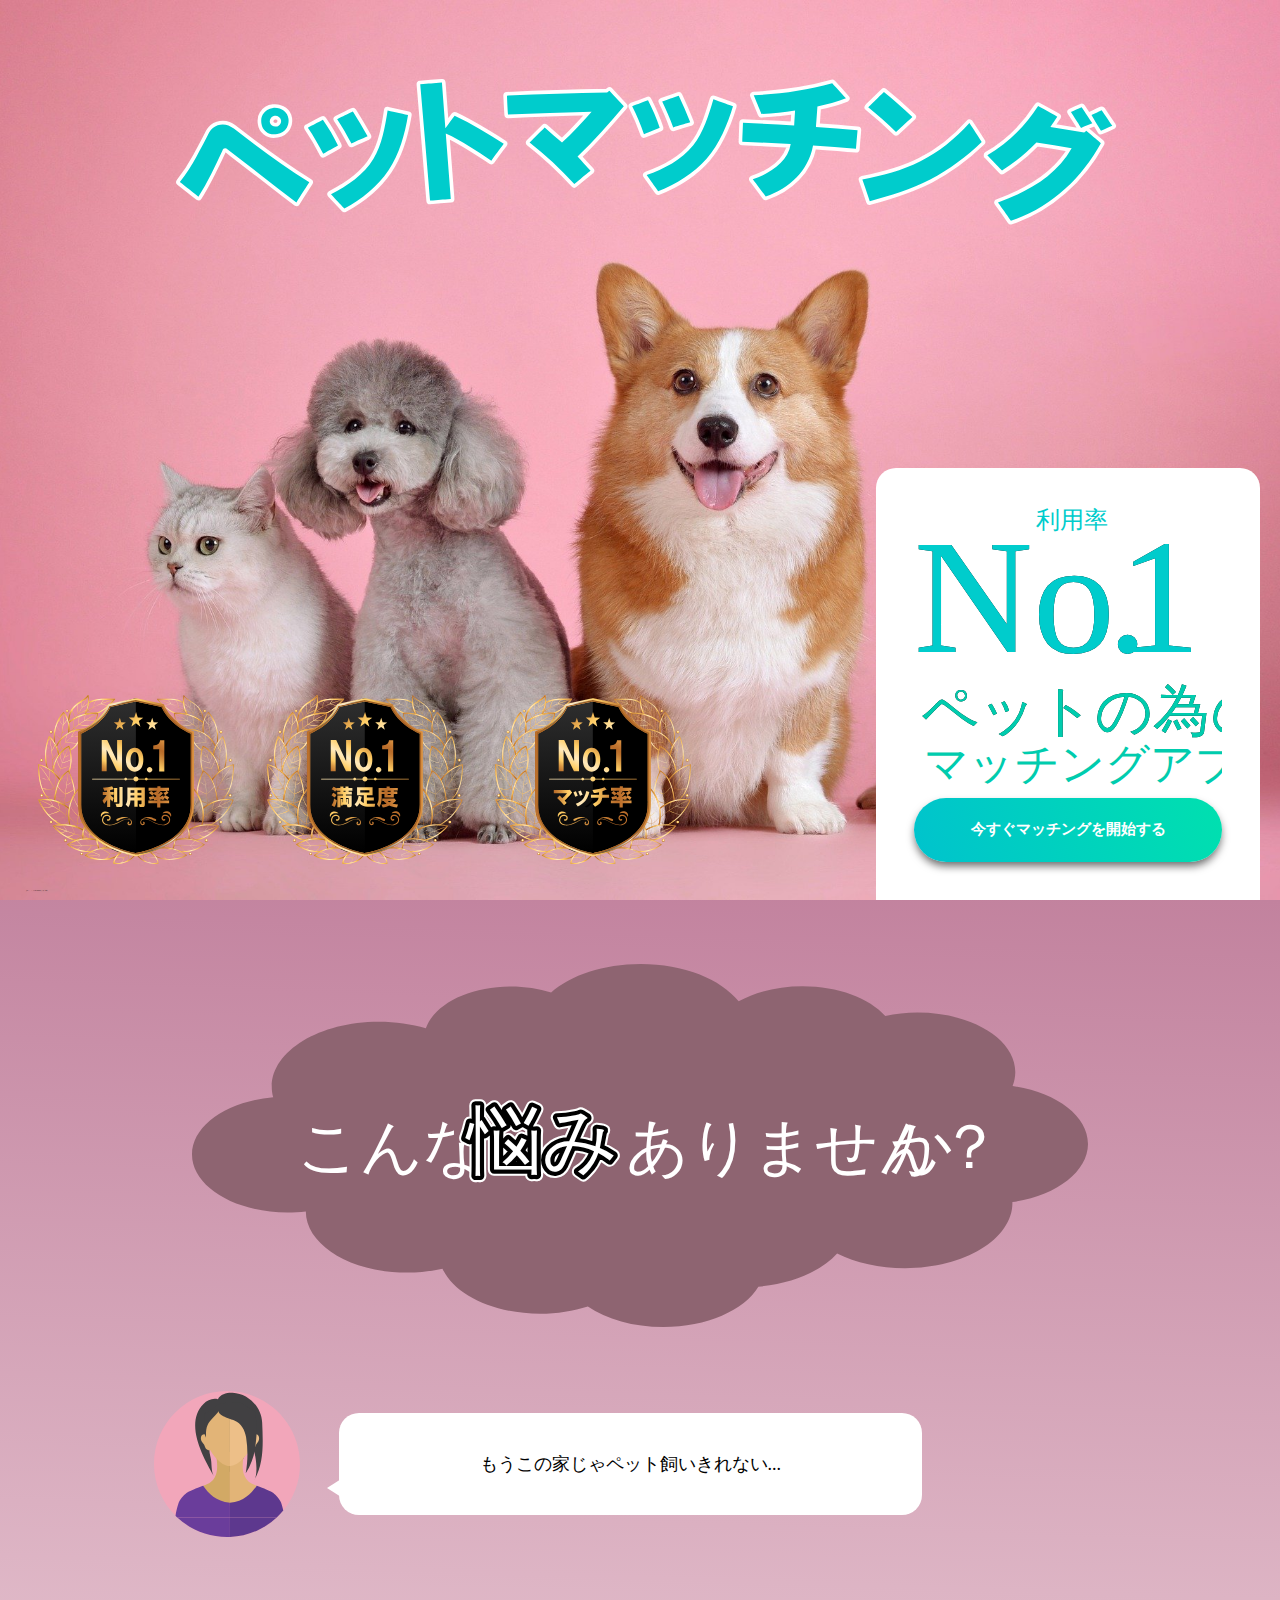
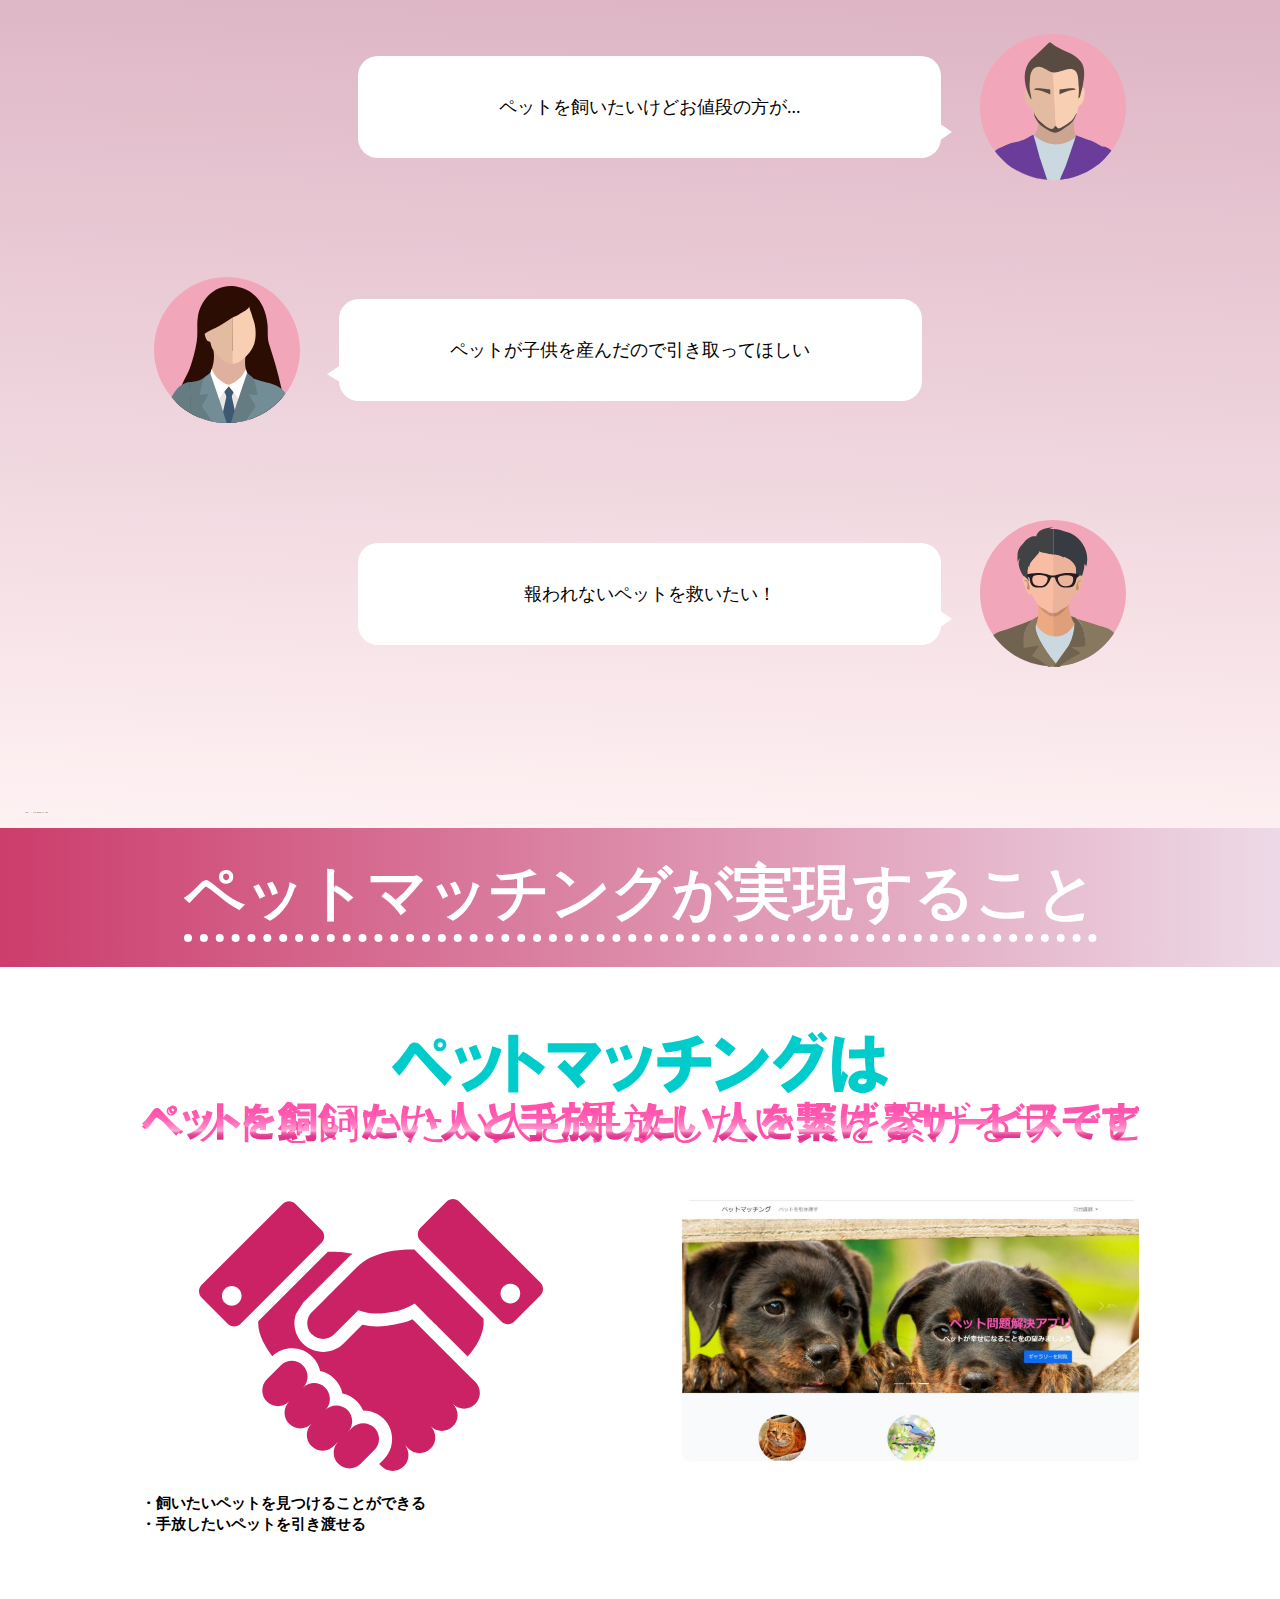
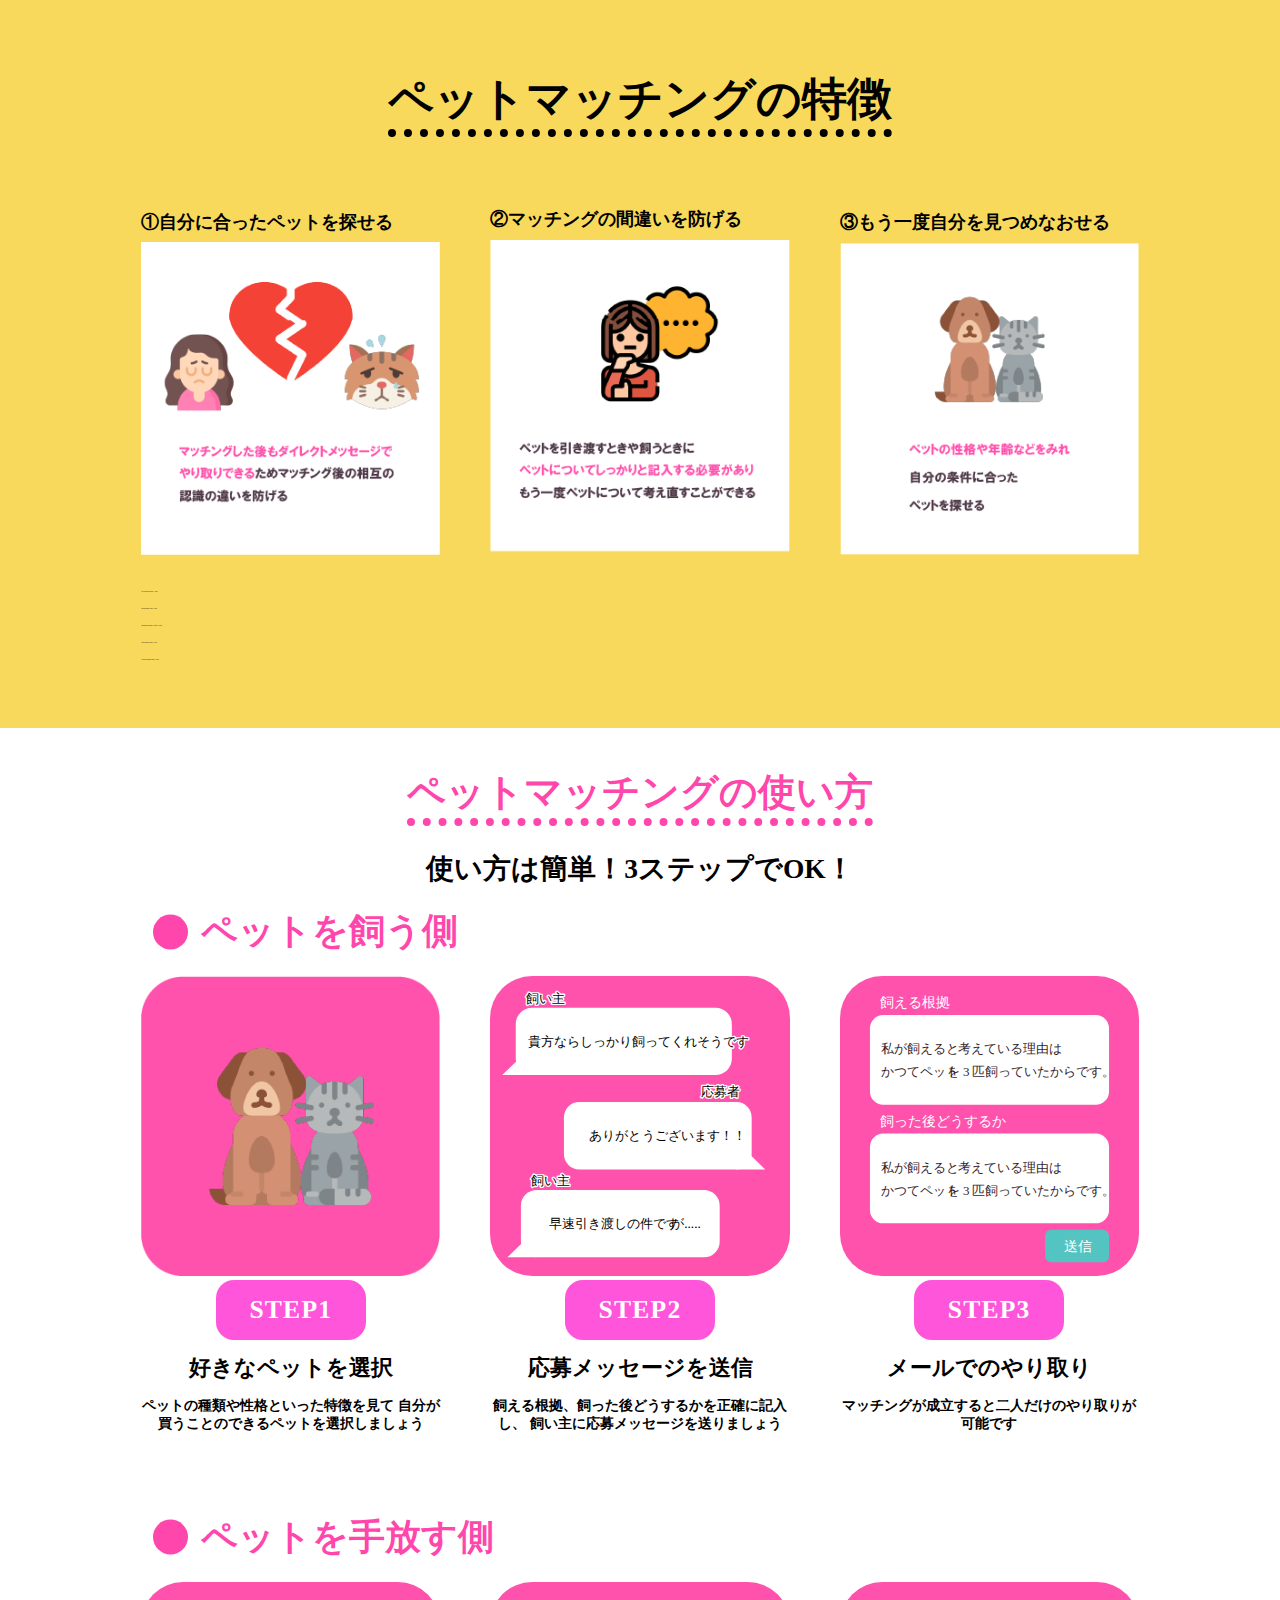
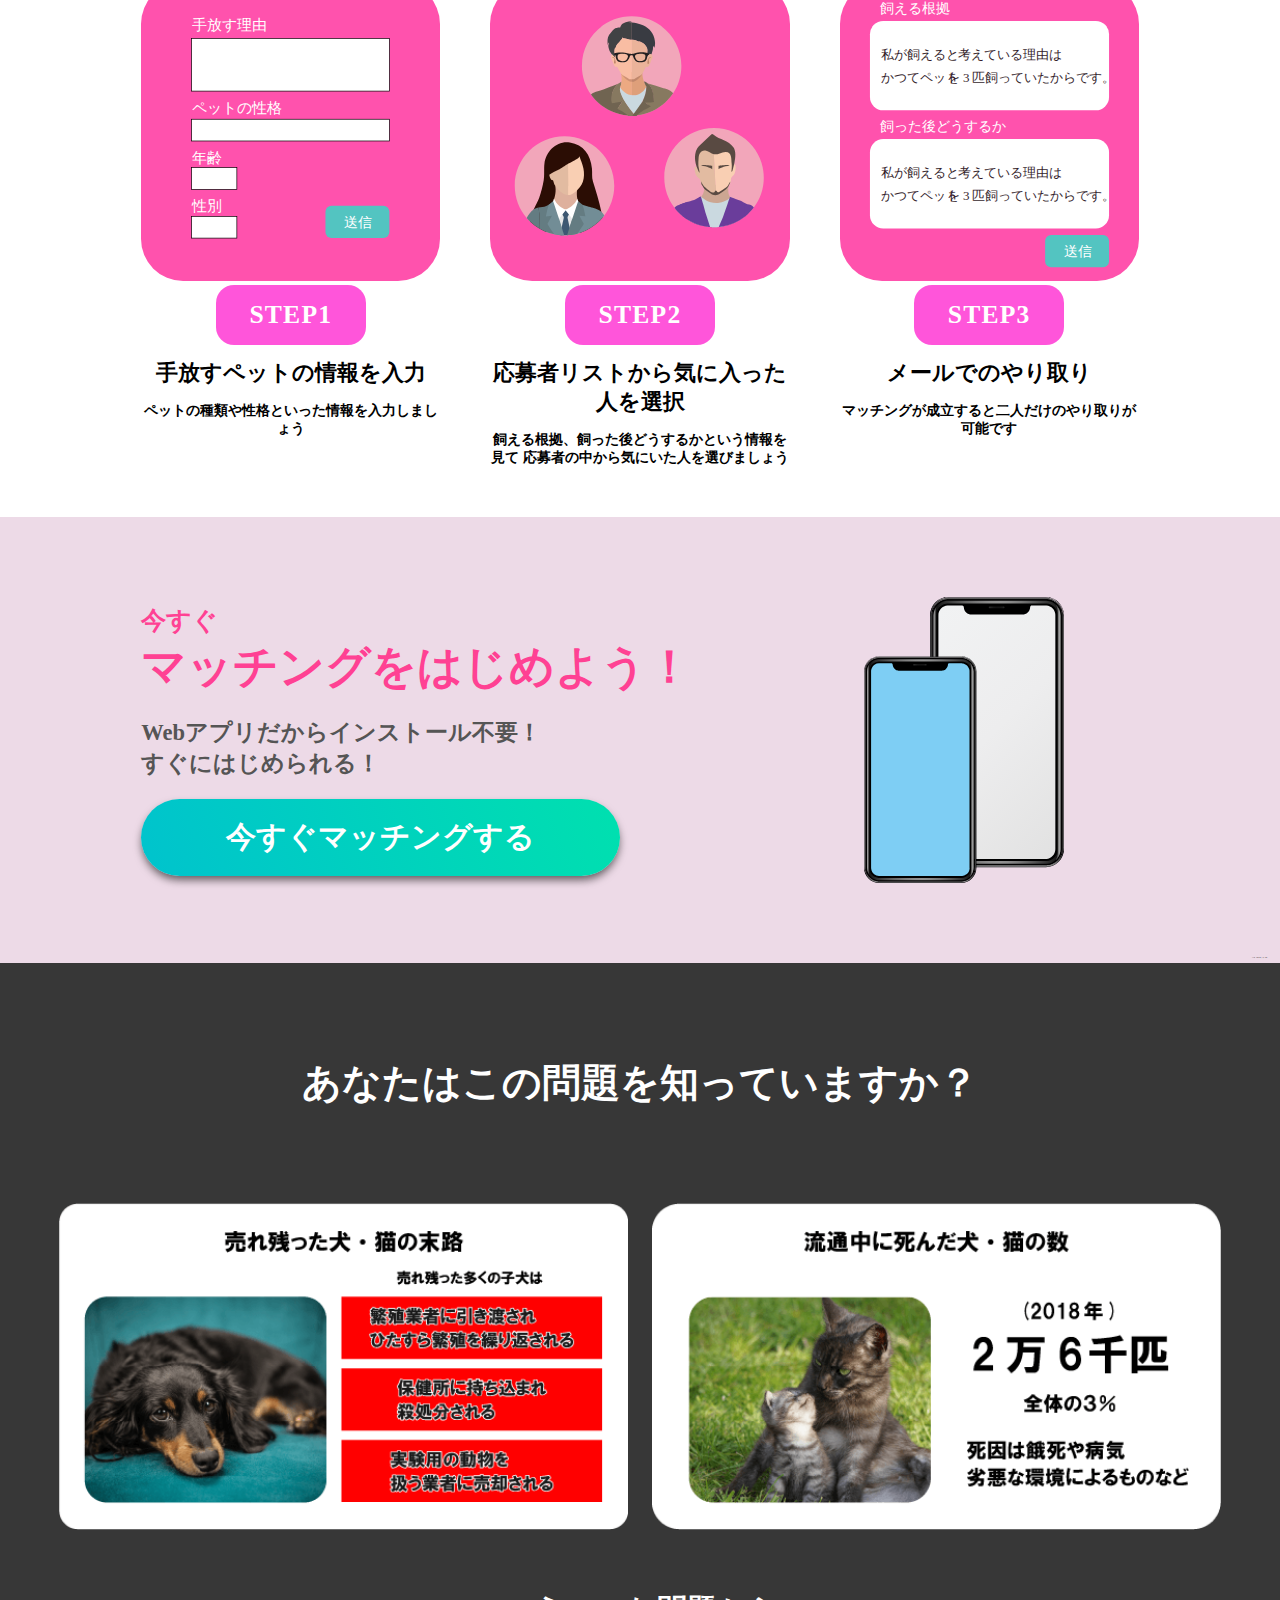
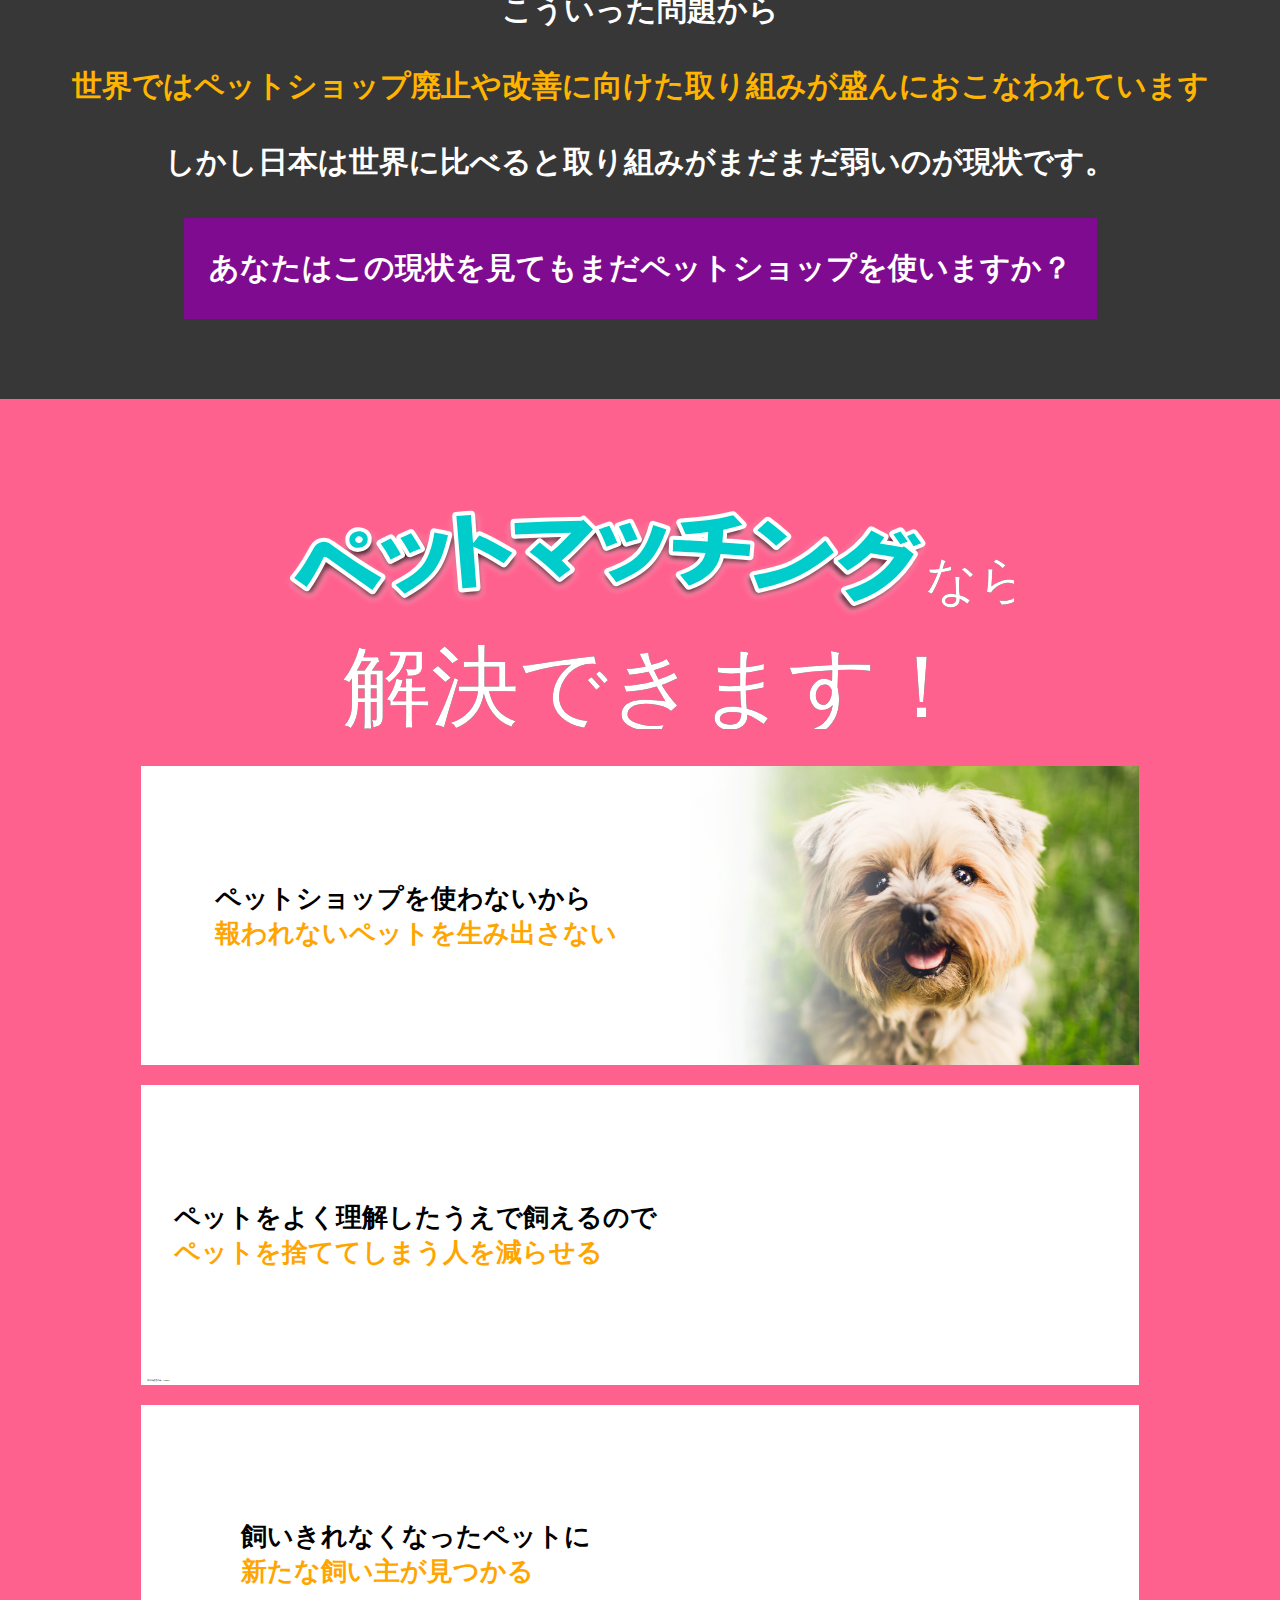
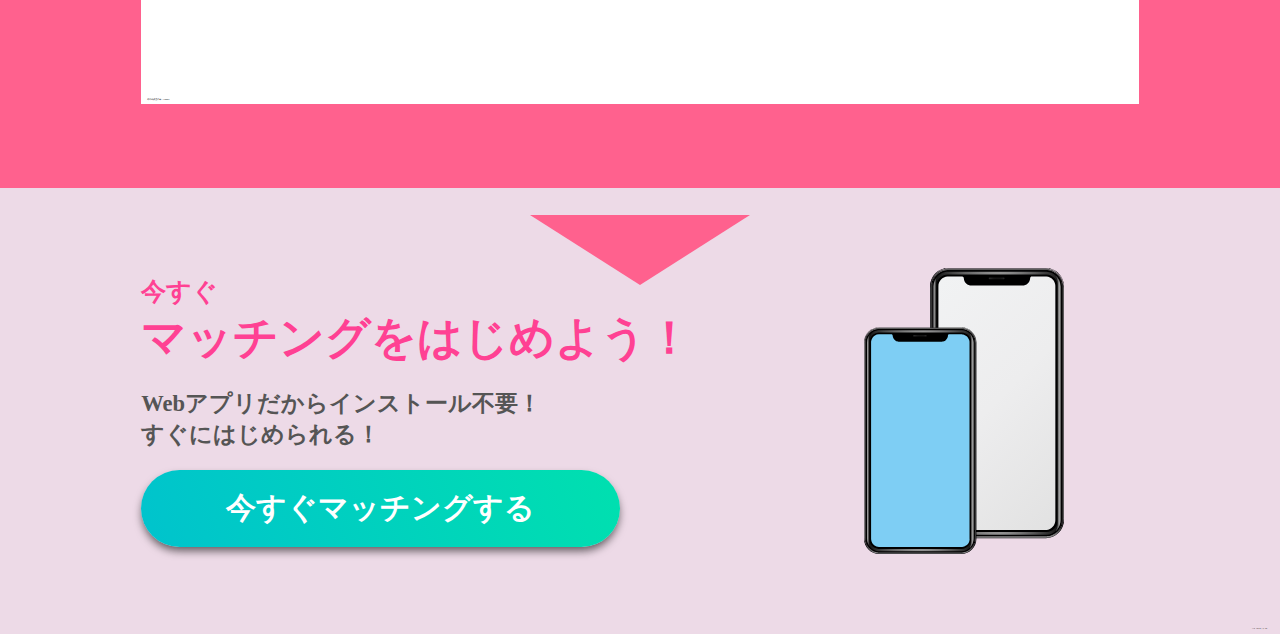
==== commit 2e7bd6c0: "realizationのimgタグをアウトライン化したものに変更" ====
--- a/wrp/index.html
+++ b/wrp/index.html
@@ -95,7 +95,7 @@
         </div>
         <div class="wrp">
             <h2>
-                <img class="first_indent" src="images/svg/実現すること.svg" alt="サブタイトル">
+                <img class="first_indent" src="images/svg/アセット 25.svg" alt="サブタイトル">
                 <img class="second_indent" src="images/svg/実現すること2.svg" alt="サブタイトル">
             </h2>
 
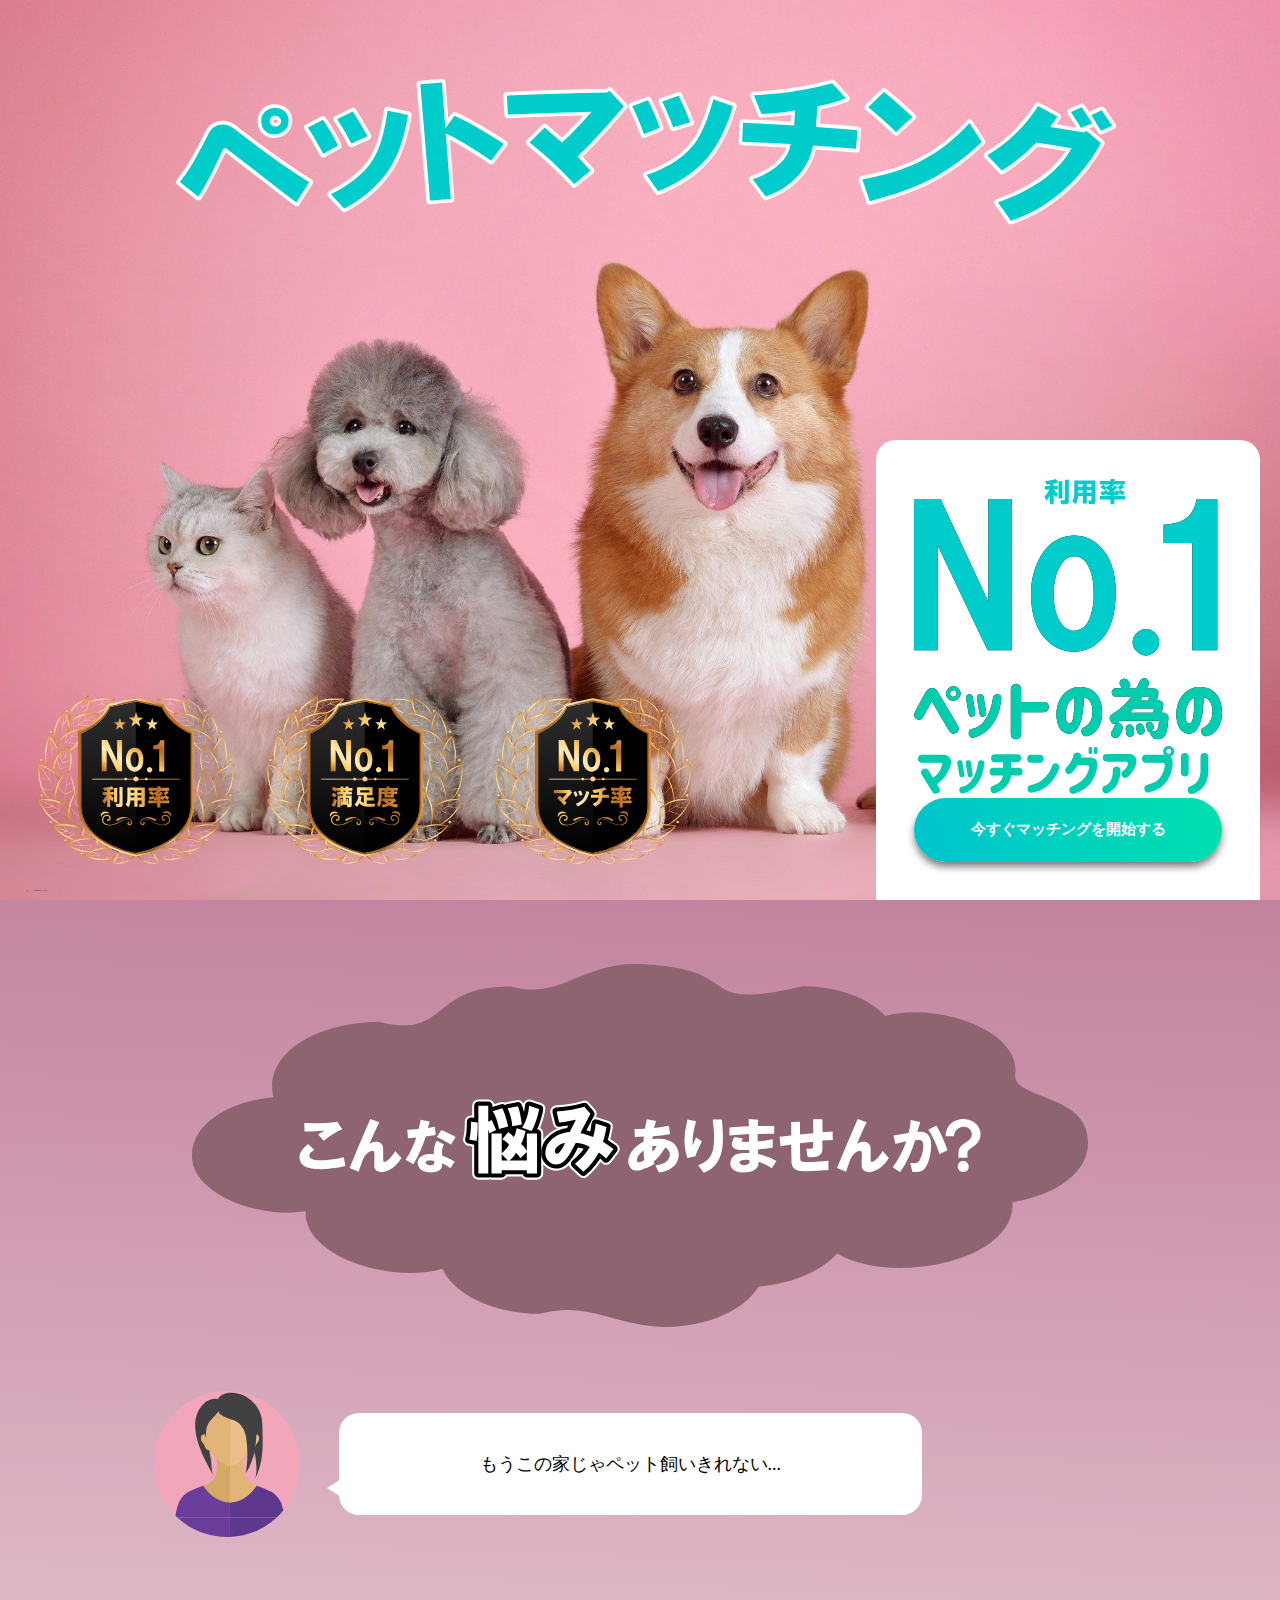
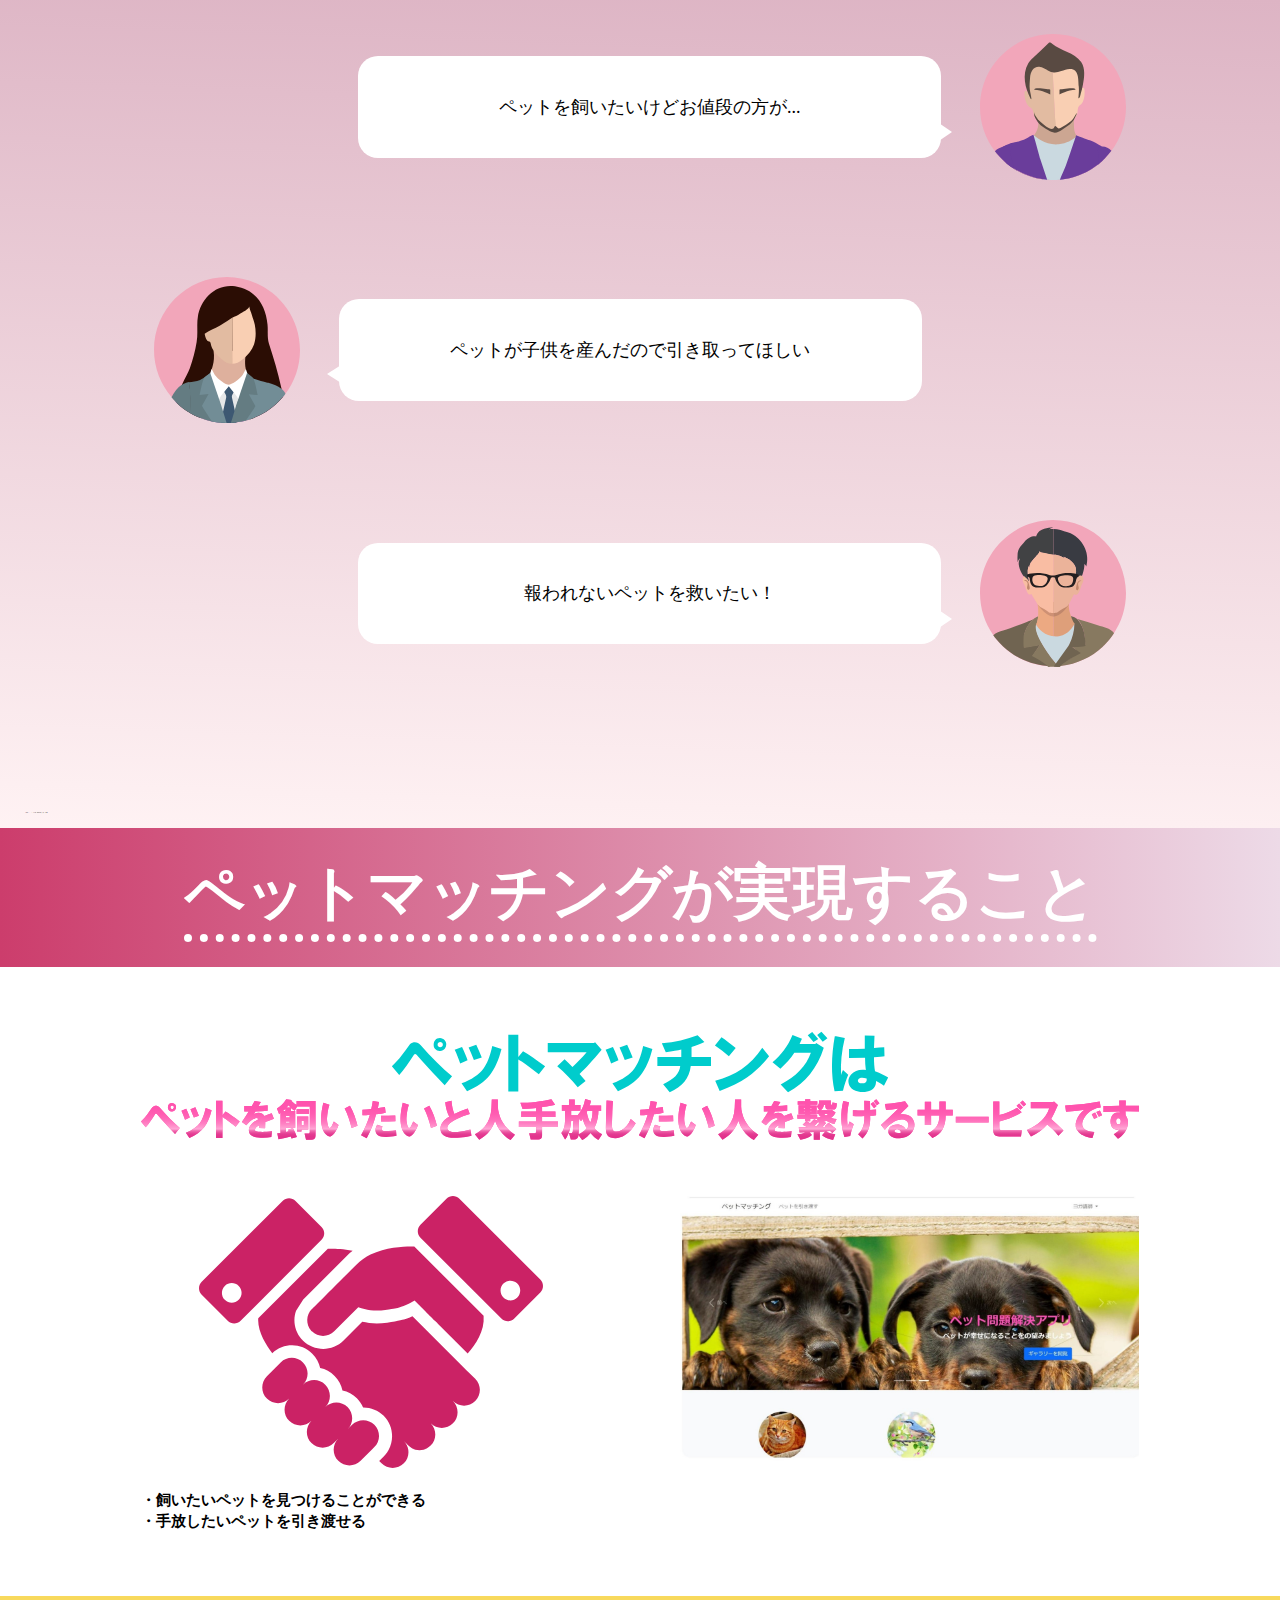
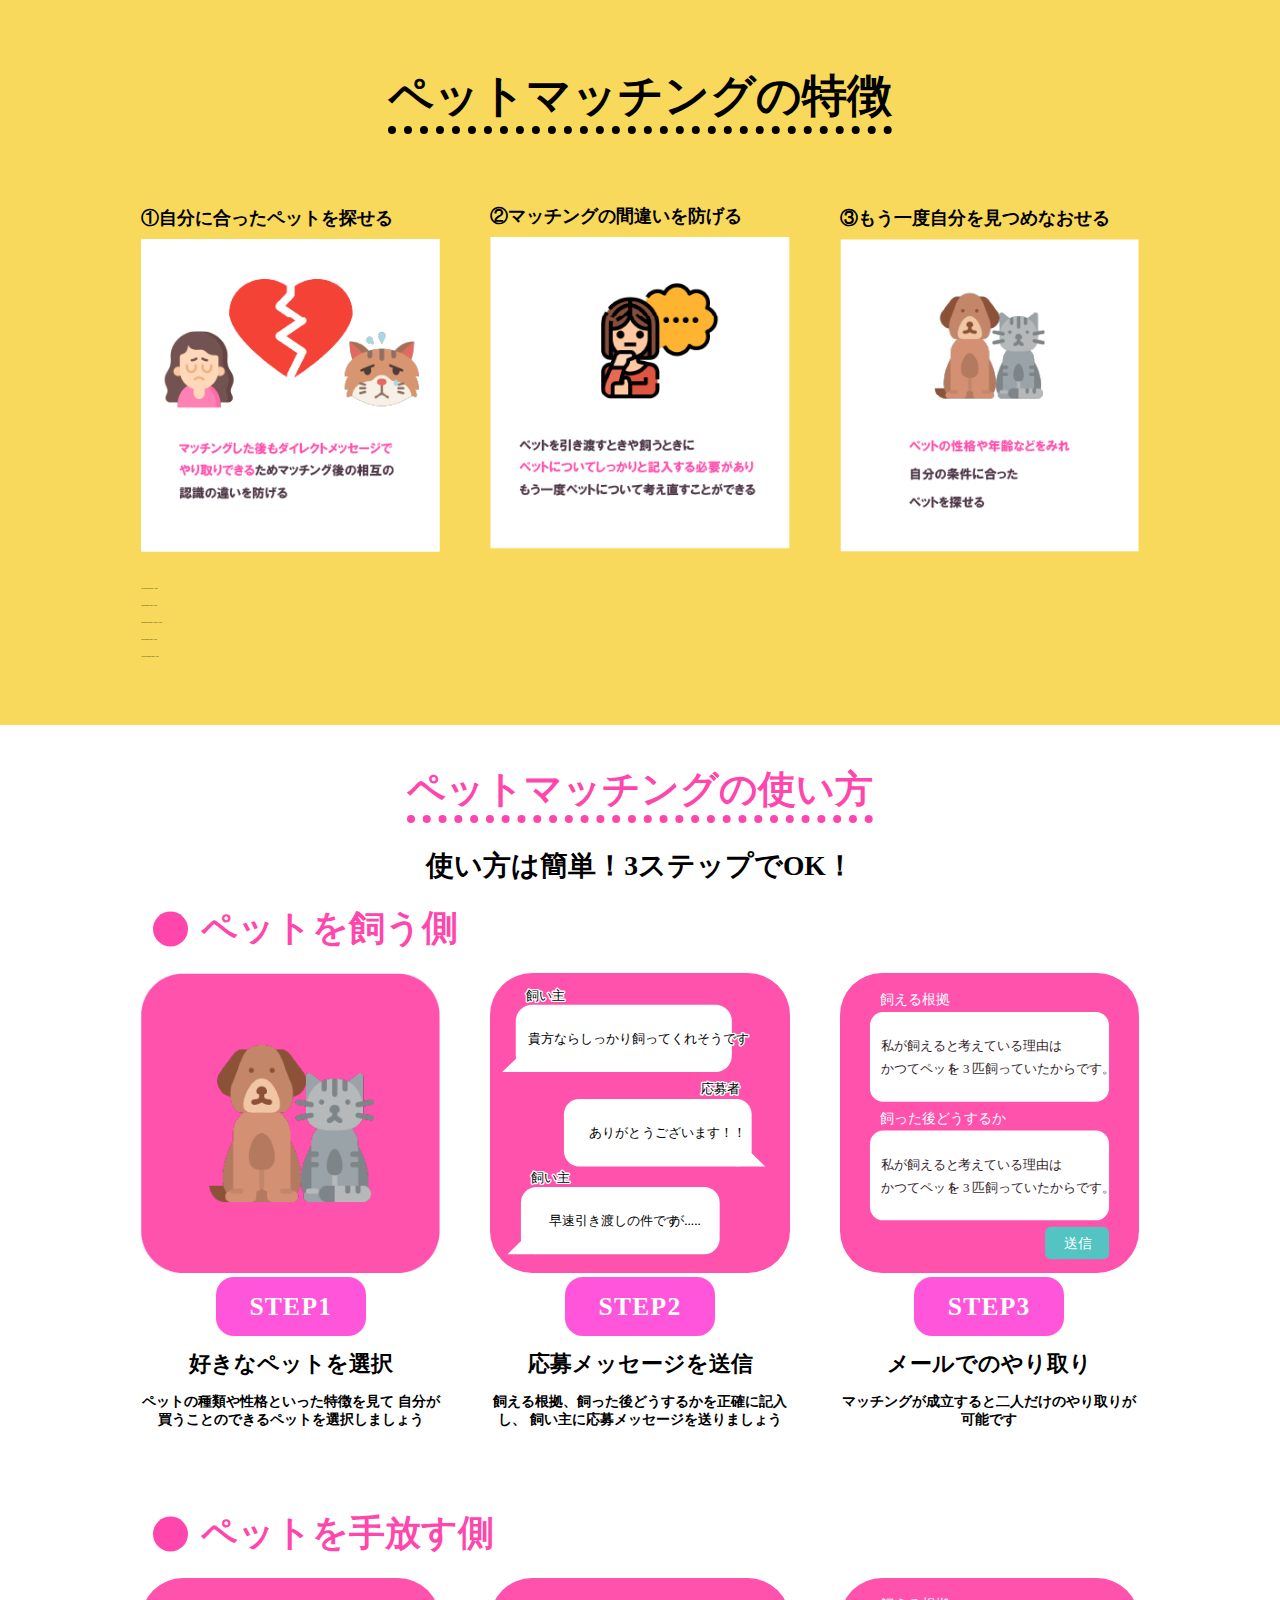
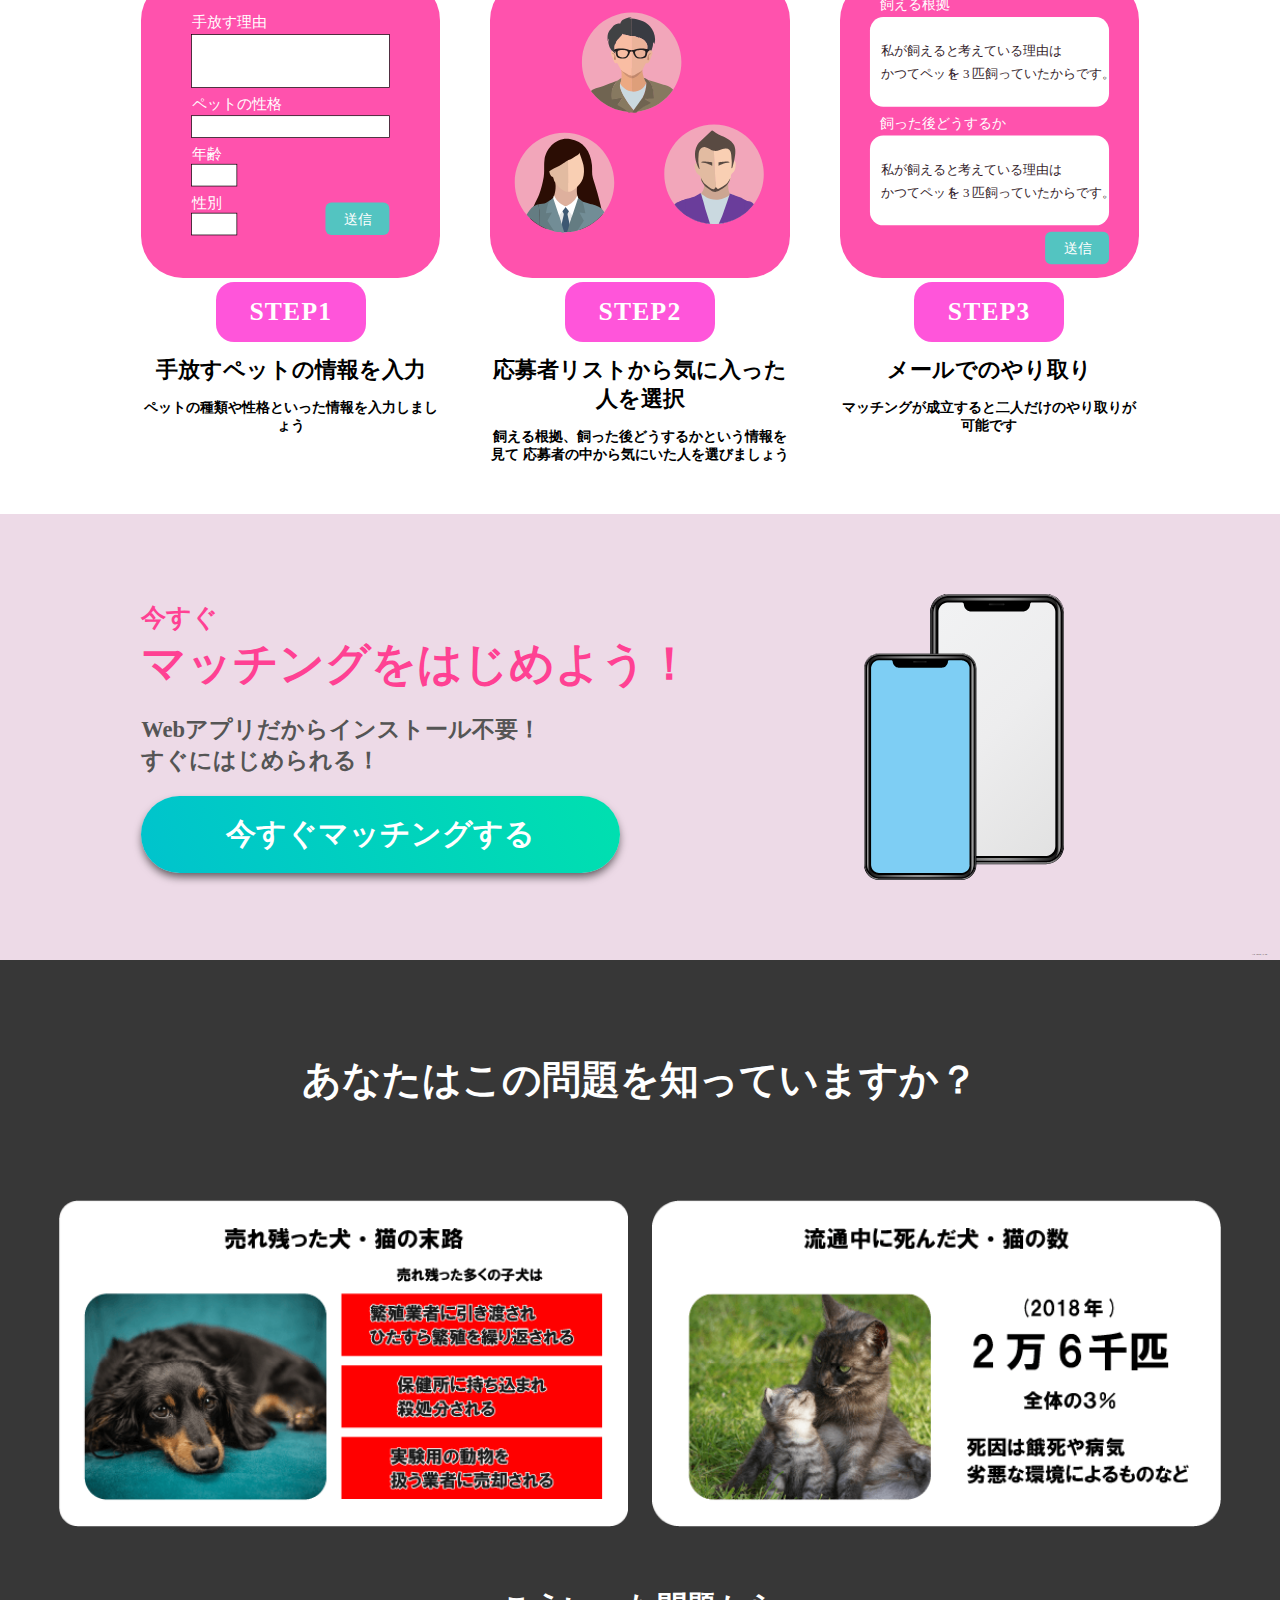
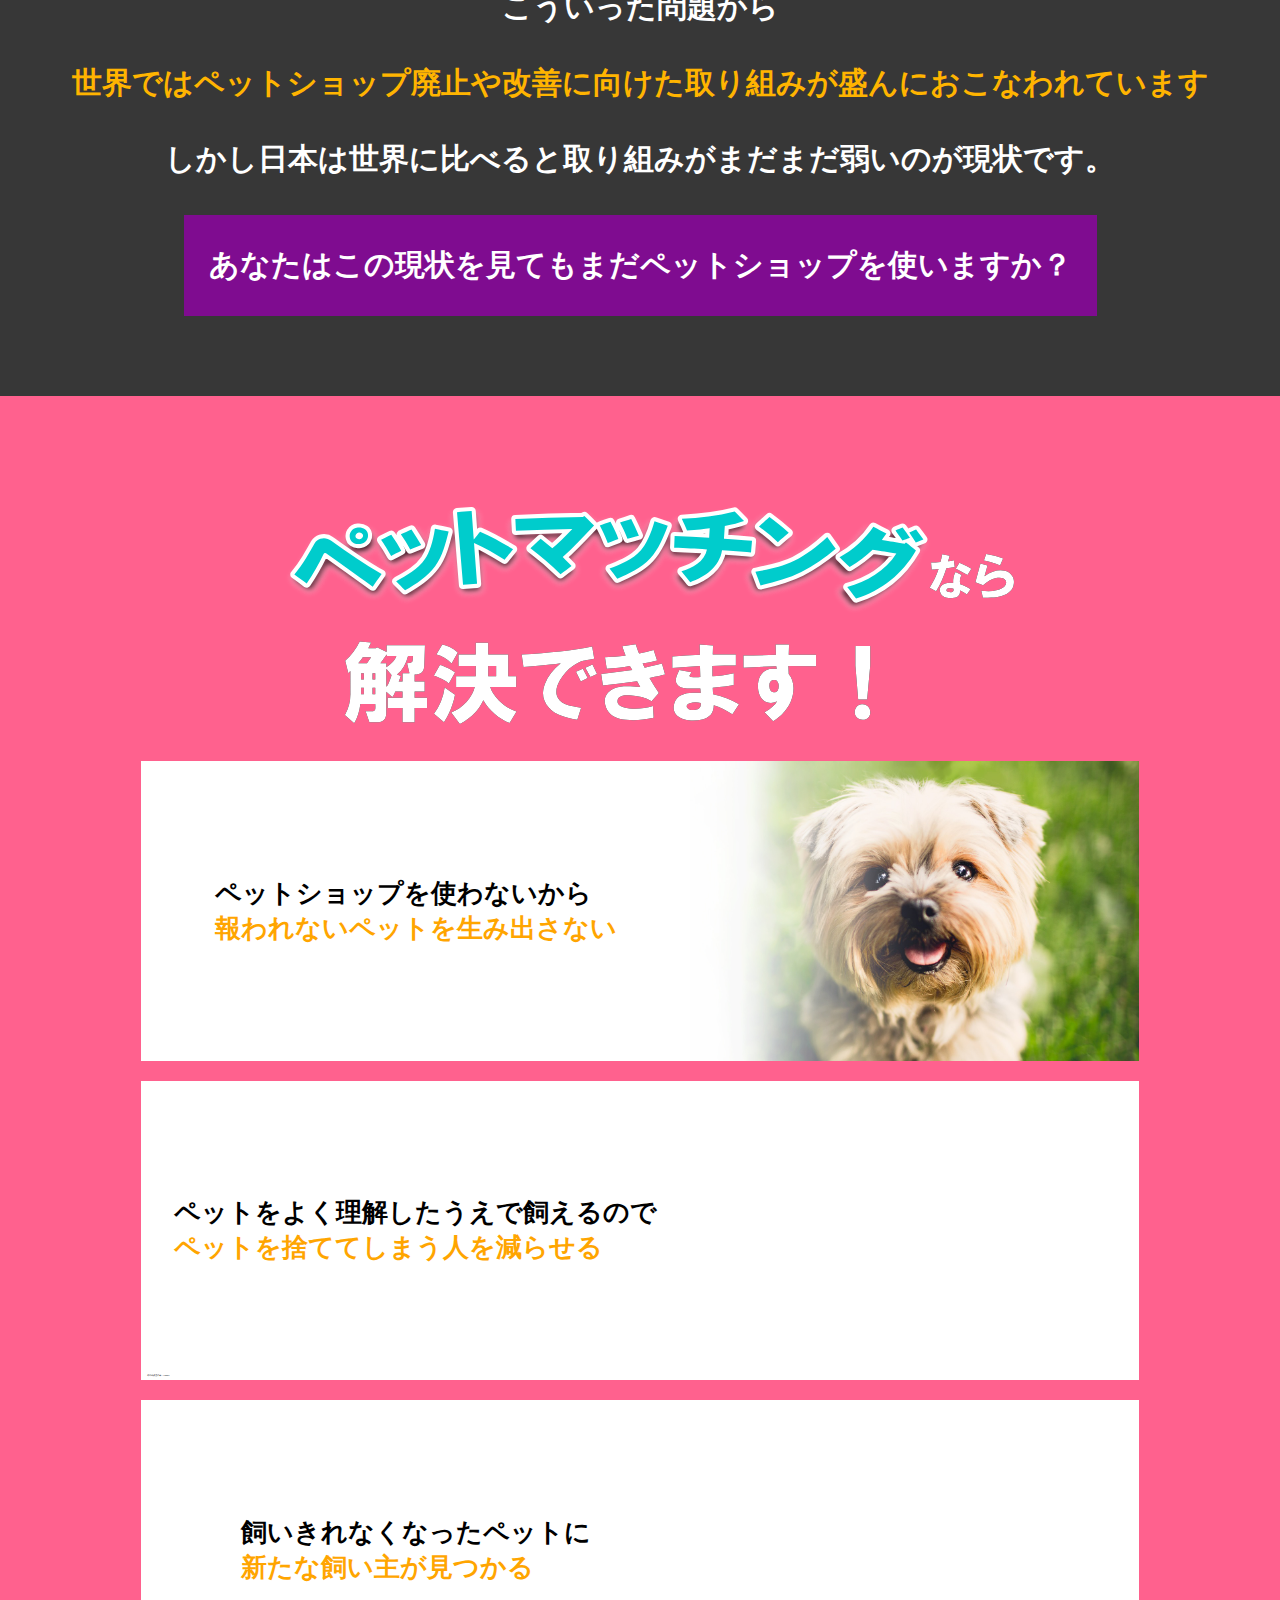
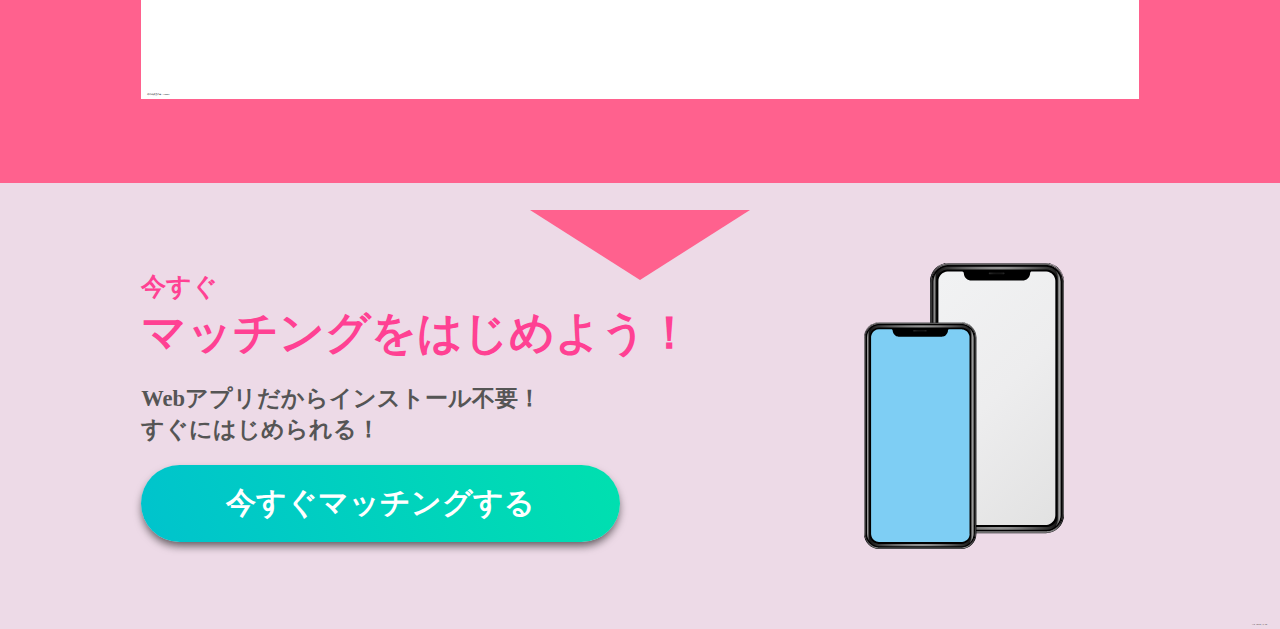
==== commit e870df26: "アウトライン化したものにimgタグをすべて変更" ====
--- a/wrp/index.html
+++ b/wrp/index.html
@@ -16,7 +16,7 @@
 
         
         <div class="text">
-            <img src="images/svg/利用率No.1.svg" alt="">
+            <img src="images/svg/アセット 27.svg" alt="">
             <a href="https://petmatch.lobiter.site" class="btn">今すぐマッチングを開始する</a>
         </div>
 
@@ -46,7 +46,7 @@
 
     <div id="troubles_area">
         <h2 class="section_title">
-            <img src="images/svg/こんな悩み.svg" alt="セクションタイトル">
+            <img src="images/svg/アセット 28.svg" alt="セクションタイトル">
         </h2>
 
         <ul class="troubles wrp">
@@ -96,7 +96,7 @@
         <div class="wrp">
             <h2>
                 <img class="first_indent" src="images/svg/アセット 25.svg" alt="サブタイトル">
-                <img class="second_indent" src="images/svg/実現すること2.svg" alt="サブタイトル">
+                <img class="second_indent" src="images/svg/アセット 26.svg" alt="サブタイトル">
             </h2>
 
             <div class="flex-box">
@@ -361,7 +361,7 @@
     <div id="Resolution">
         <div class="wrp">
             <h1>
-                <img src="images/svg/ペットマッチングなら解決できます.svg" alt="ペットマッチング奈良解決できます">
+                <img src="images/svg/アセット 29.svg" alt="ペットマッチングなら解決できます">
             </h1>
 
             <ul class="pets-line">
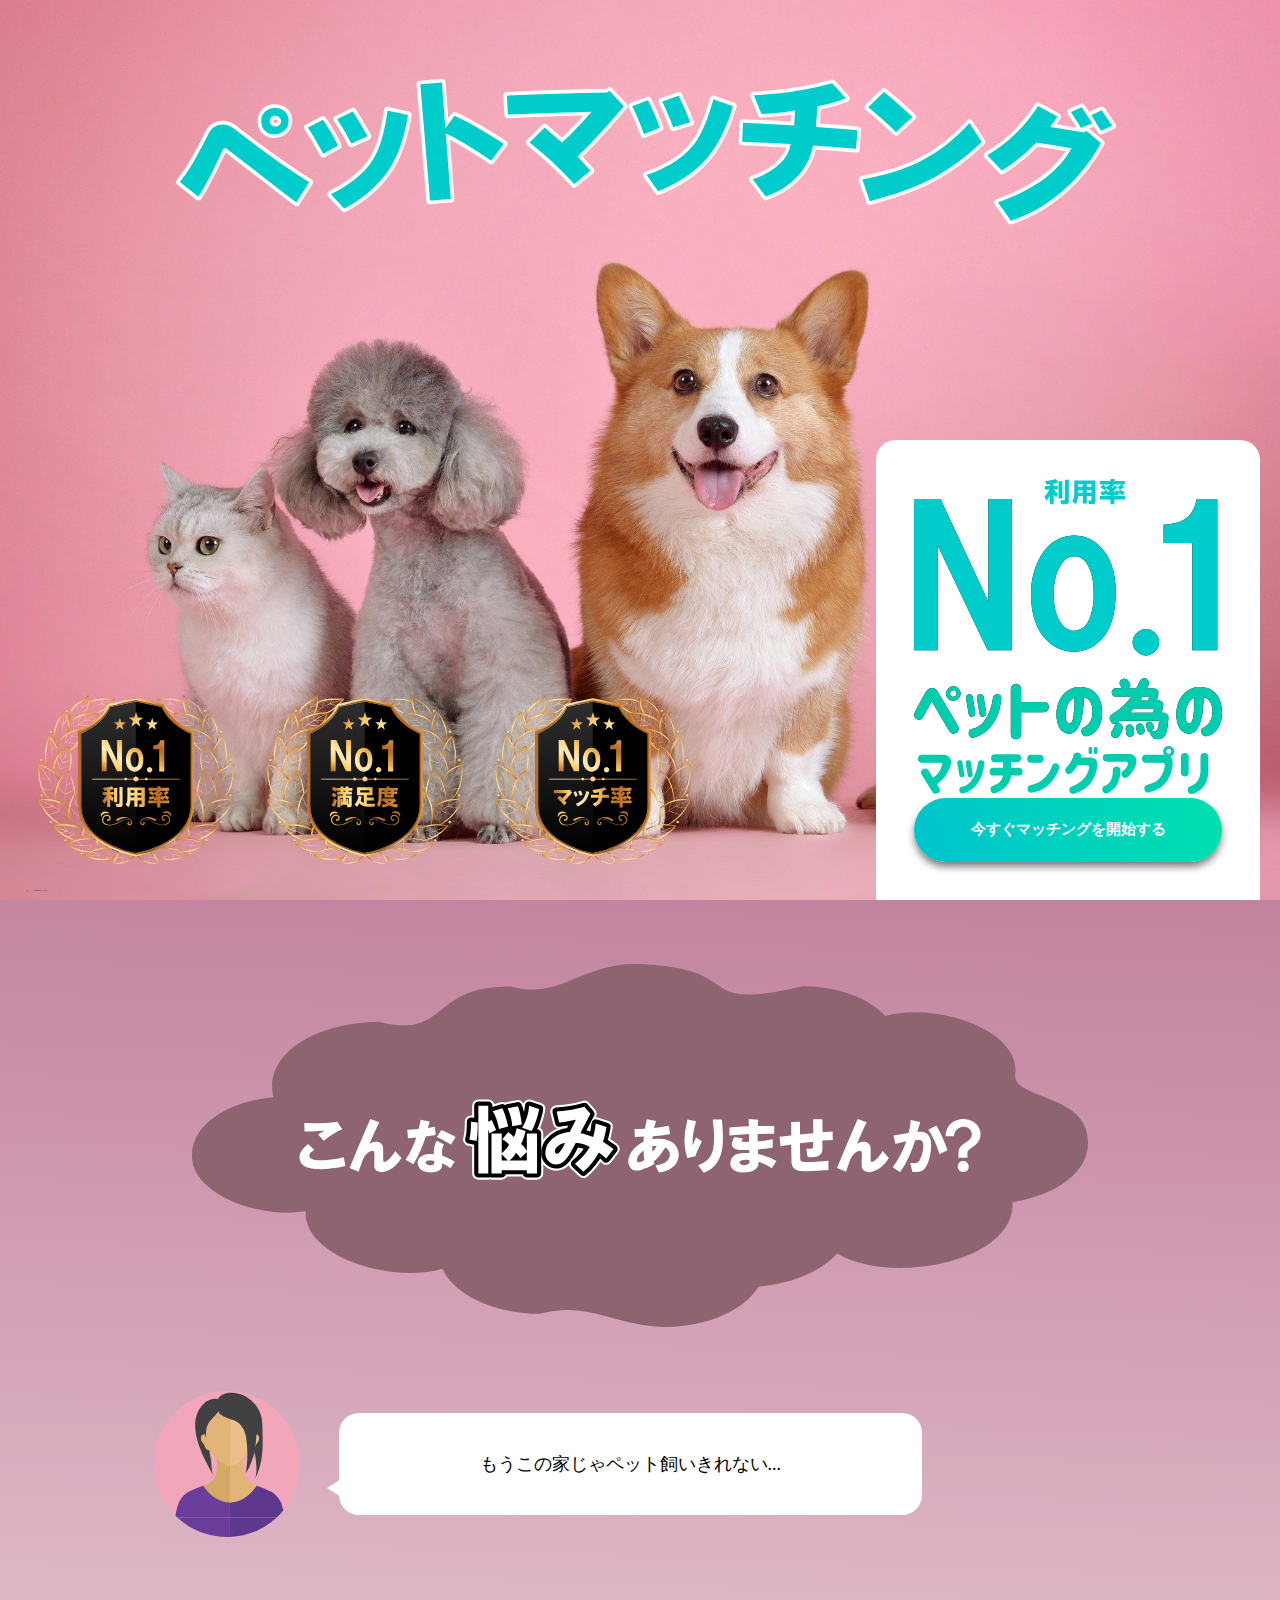
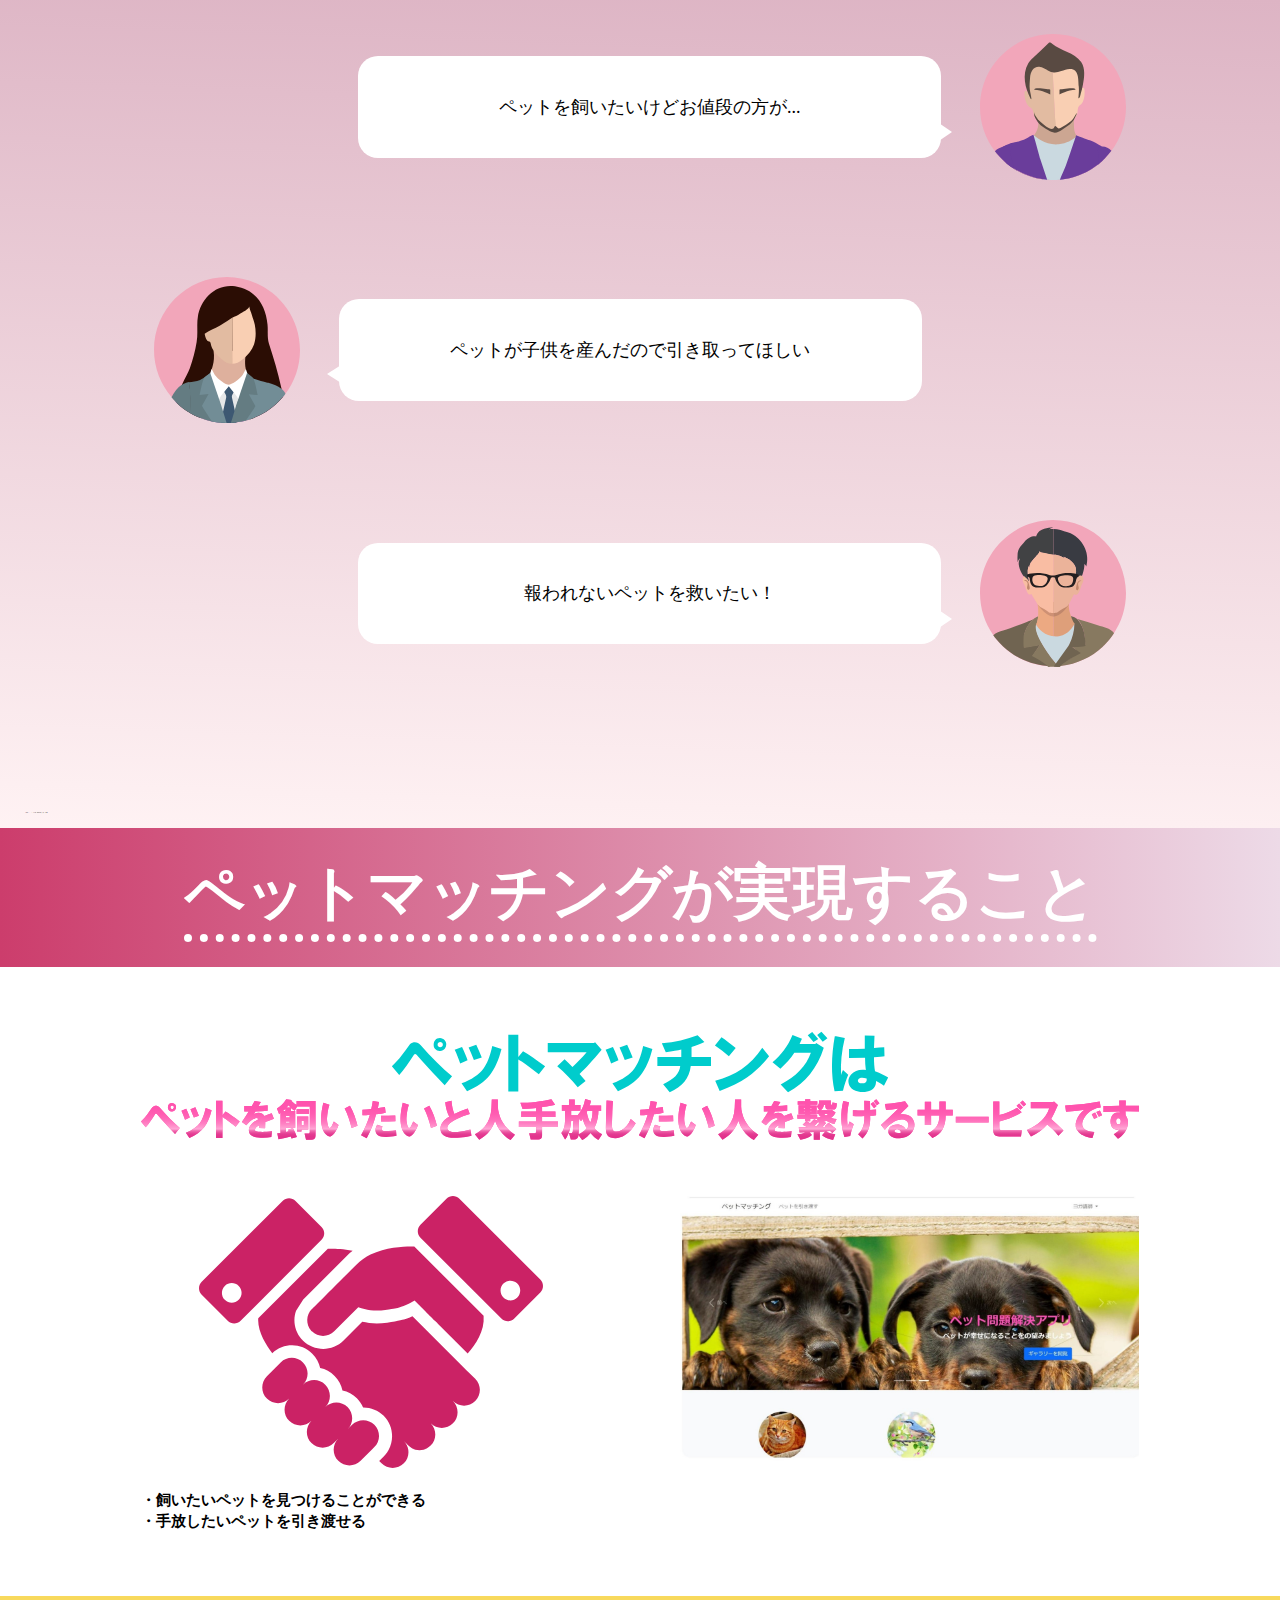
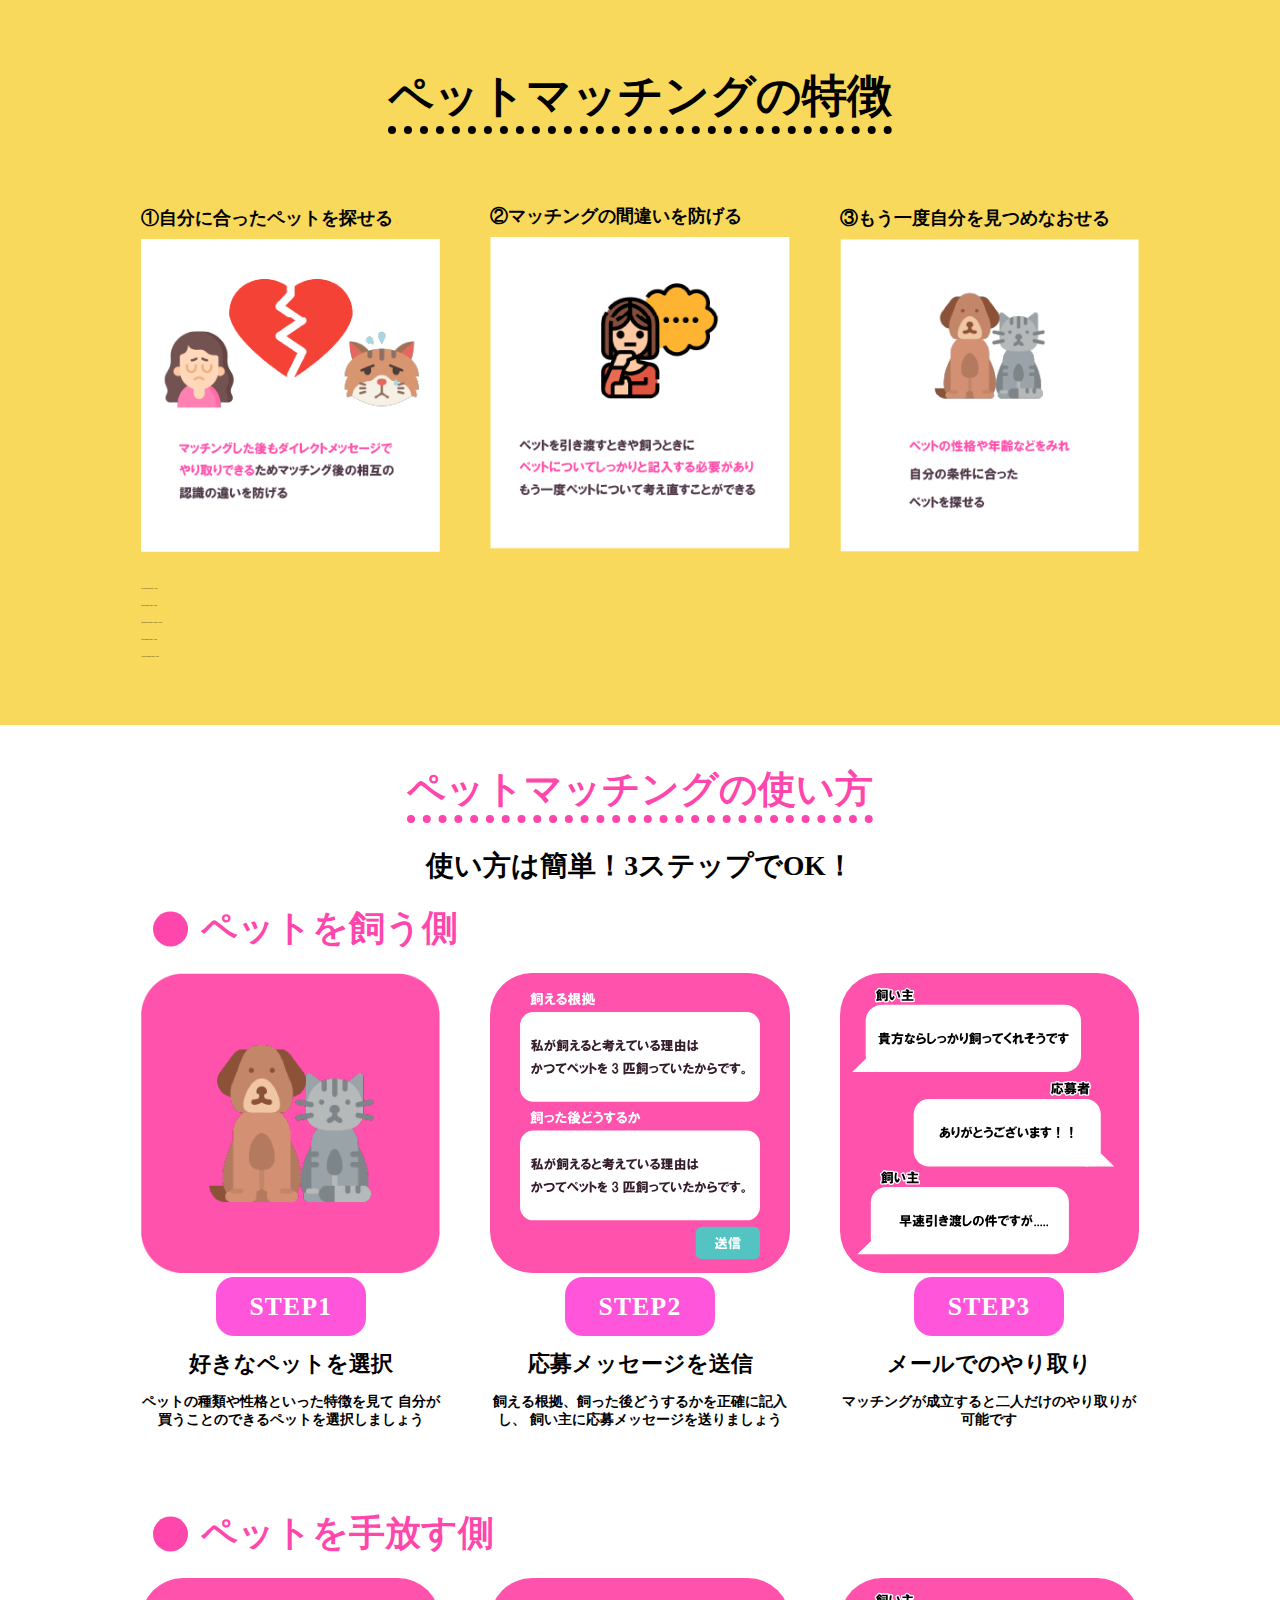
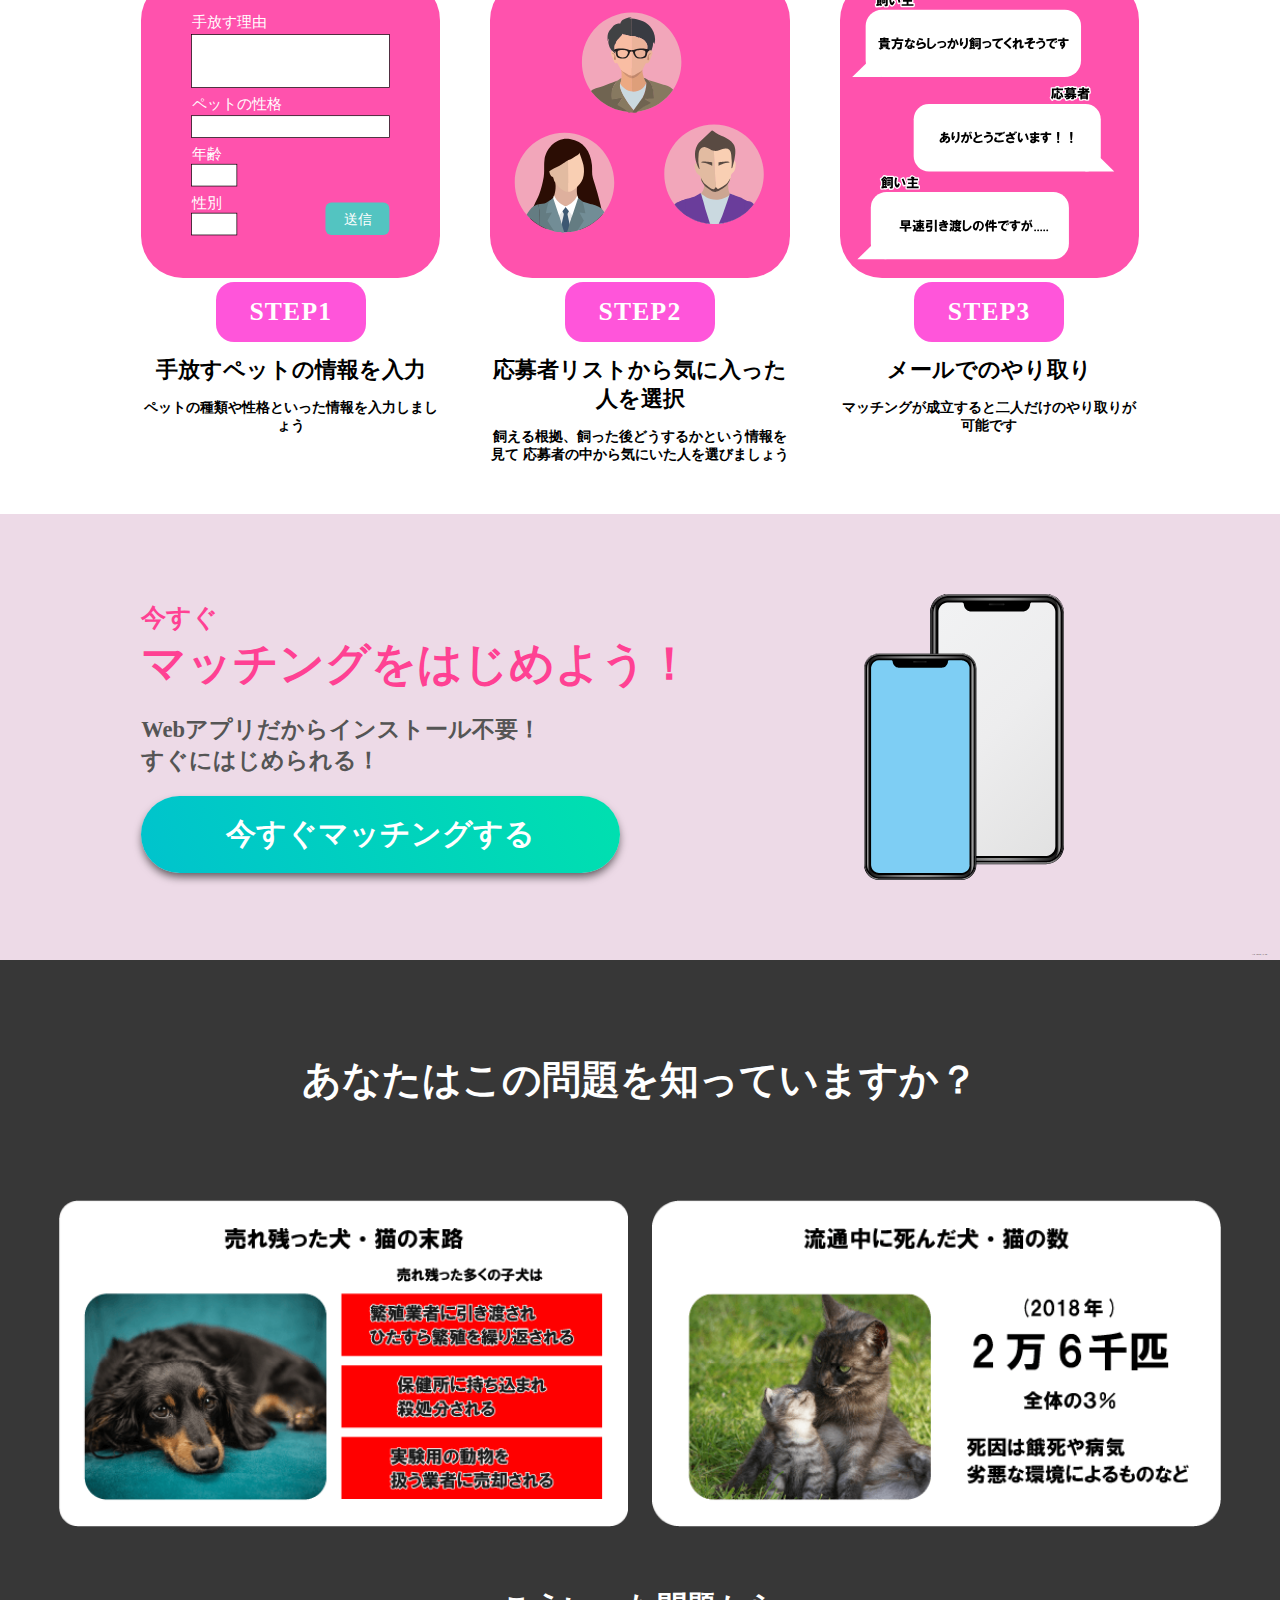
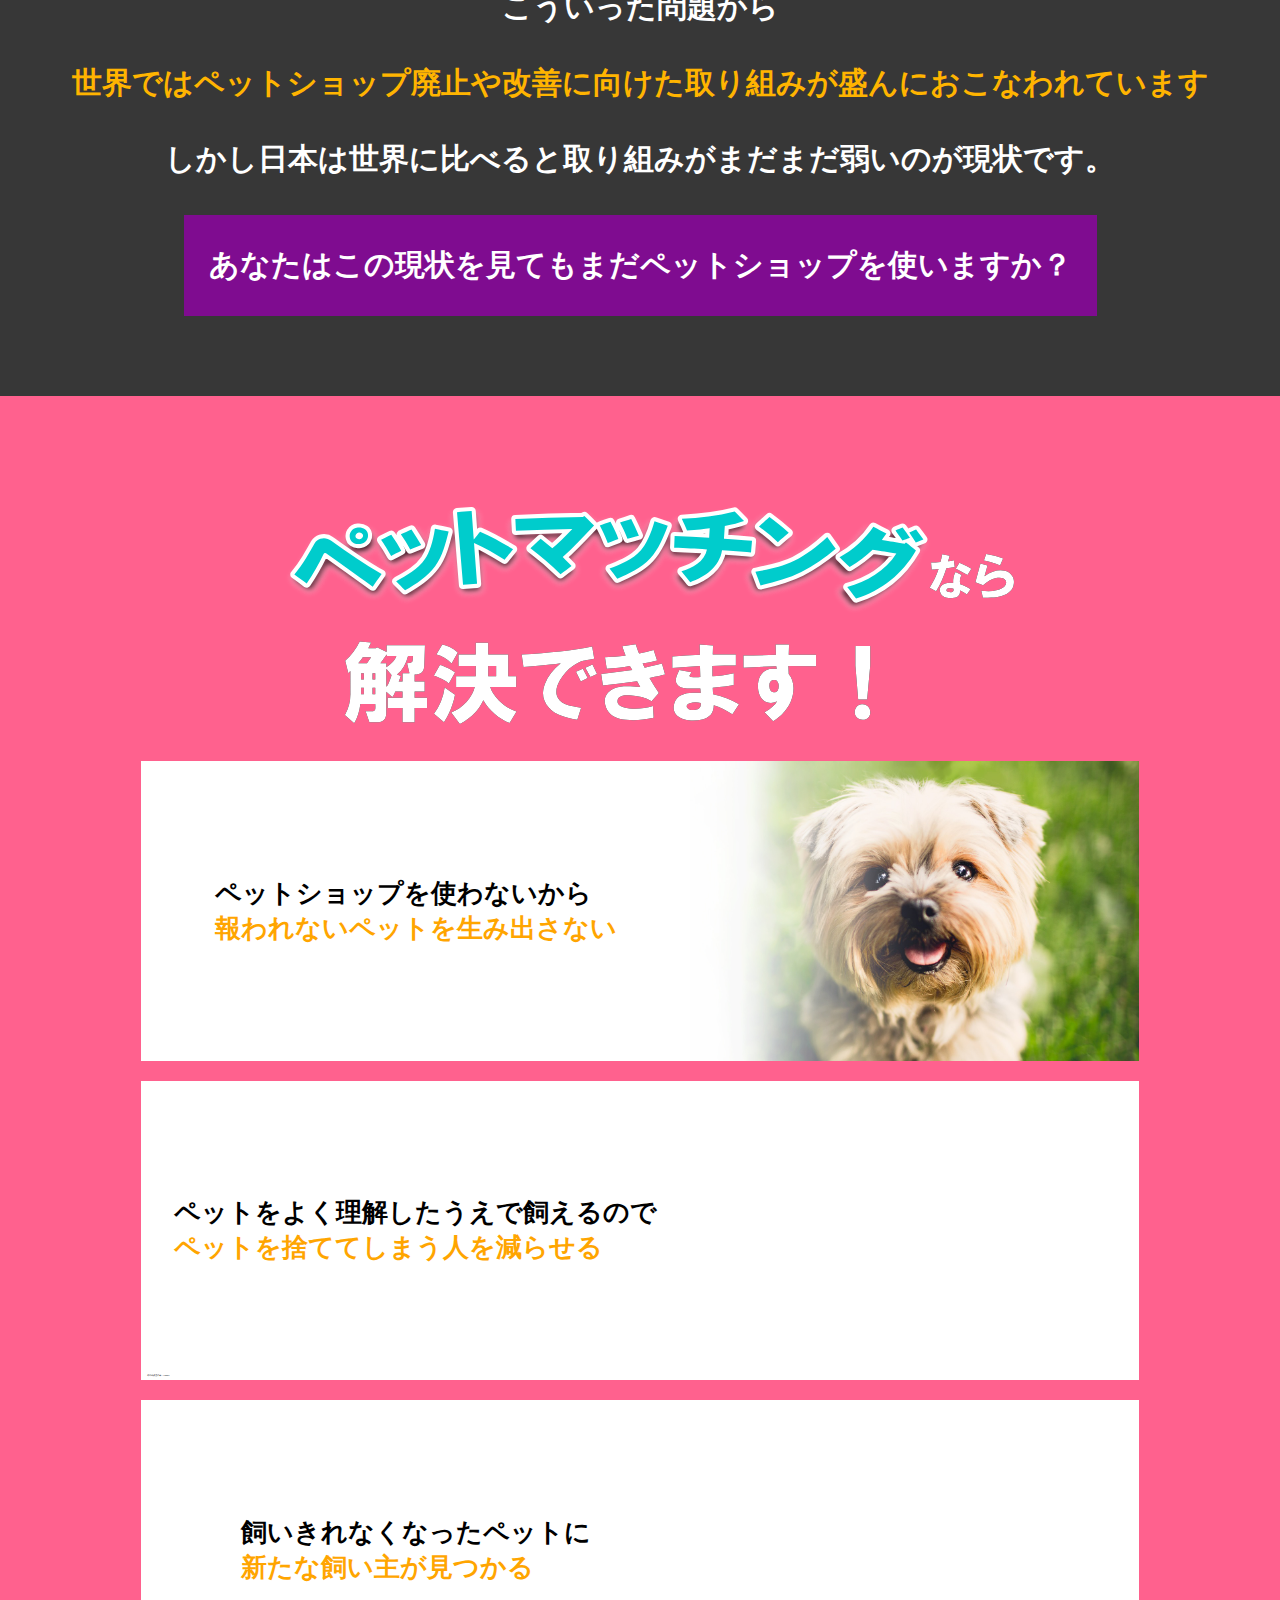
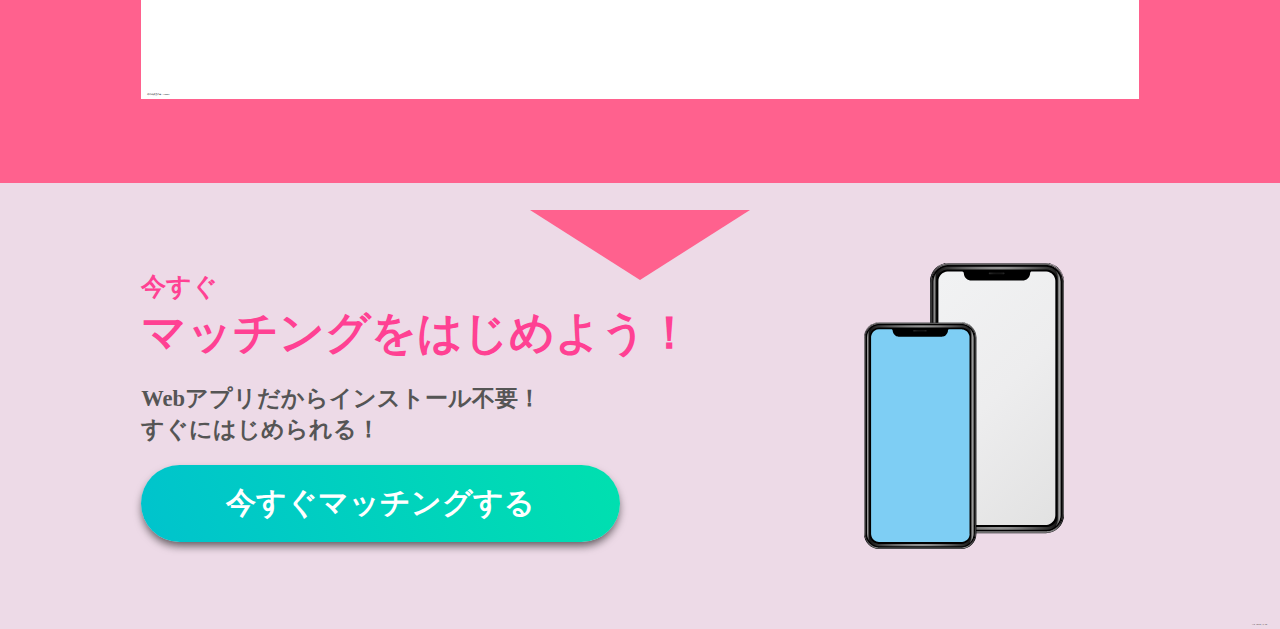
==== commit 2b2c7284: "アウトライン化したimgタグ追加" ====
--- a/wrp/index.html
+++ b/wrp/index.html
@@ -210,7 +210,7 @@
                 </li>
                 <!--li2-->
                 <li>
-                   <img class="top-image" src="images/svg/want-step (2).svg" alt="引き取る側2">
+                   <img class="top-image" src="images/svg/アセット 30.svg" alt="引き取る側2">
 
                     <div class="button_text">
                         <div class="step_btn">STEP2</div>
@@ -232,7 +232,7 @@
     
                     </div> -->
 
-                    <img class="top-image" src="images/svg/want-step&release (3).svg" alt="引き取る側3">
+                    <img class="top-image" src="images/svg/アセット 31.svg" alt="引き取る側3">
 
                     <div class="button_text">
                         <div class="step_btn">STEP3</div>
@@ -284,7 +284,7 @@
                 <!--li3-->
                 <li>
                     
-                    <img class="top-image" src="images/svg/want-step&release (3).svg" alt="引き渡す側3">
+                    <img class="top-image" src="images/svg/アセット 31.svg" alt="引き渡す側3">
 
                     <div class="button_text">
                         <div class="step_btn">STEP3</div>
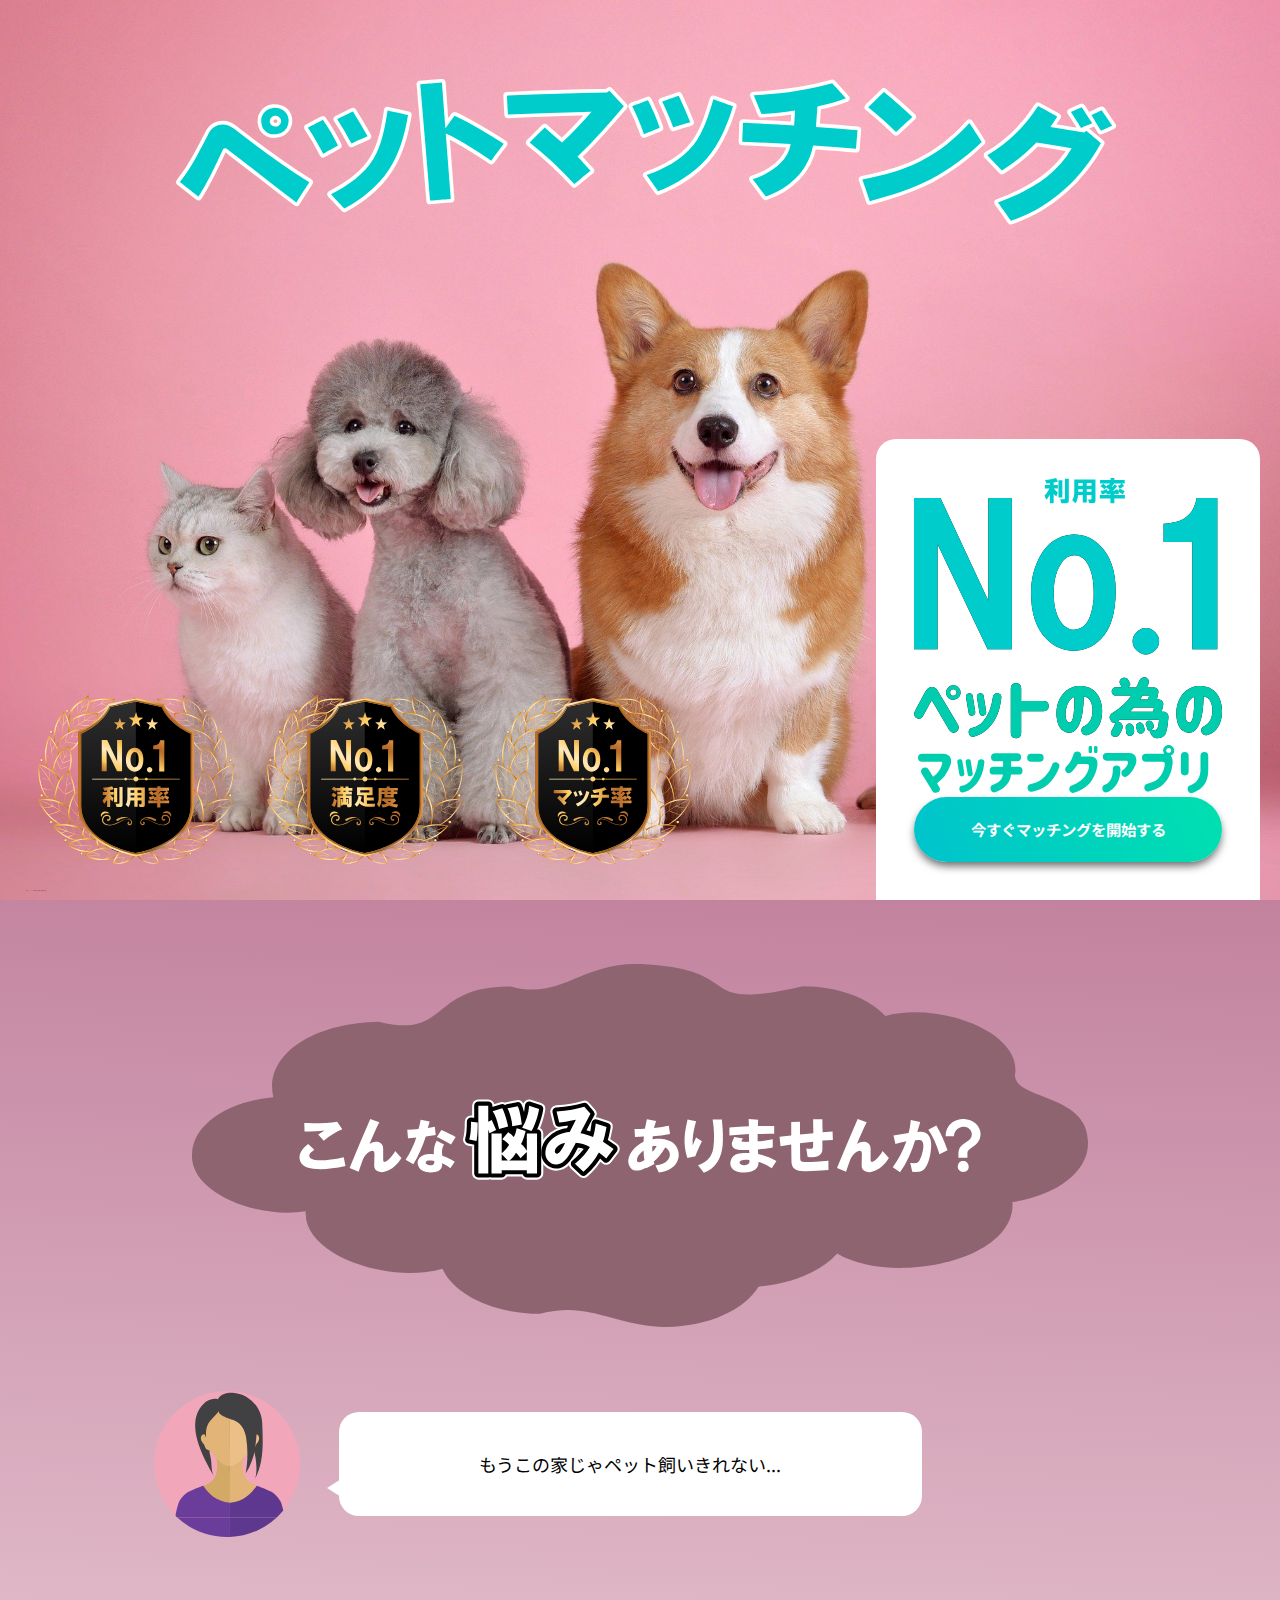
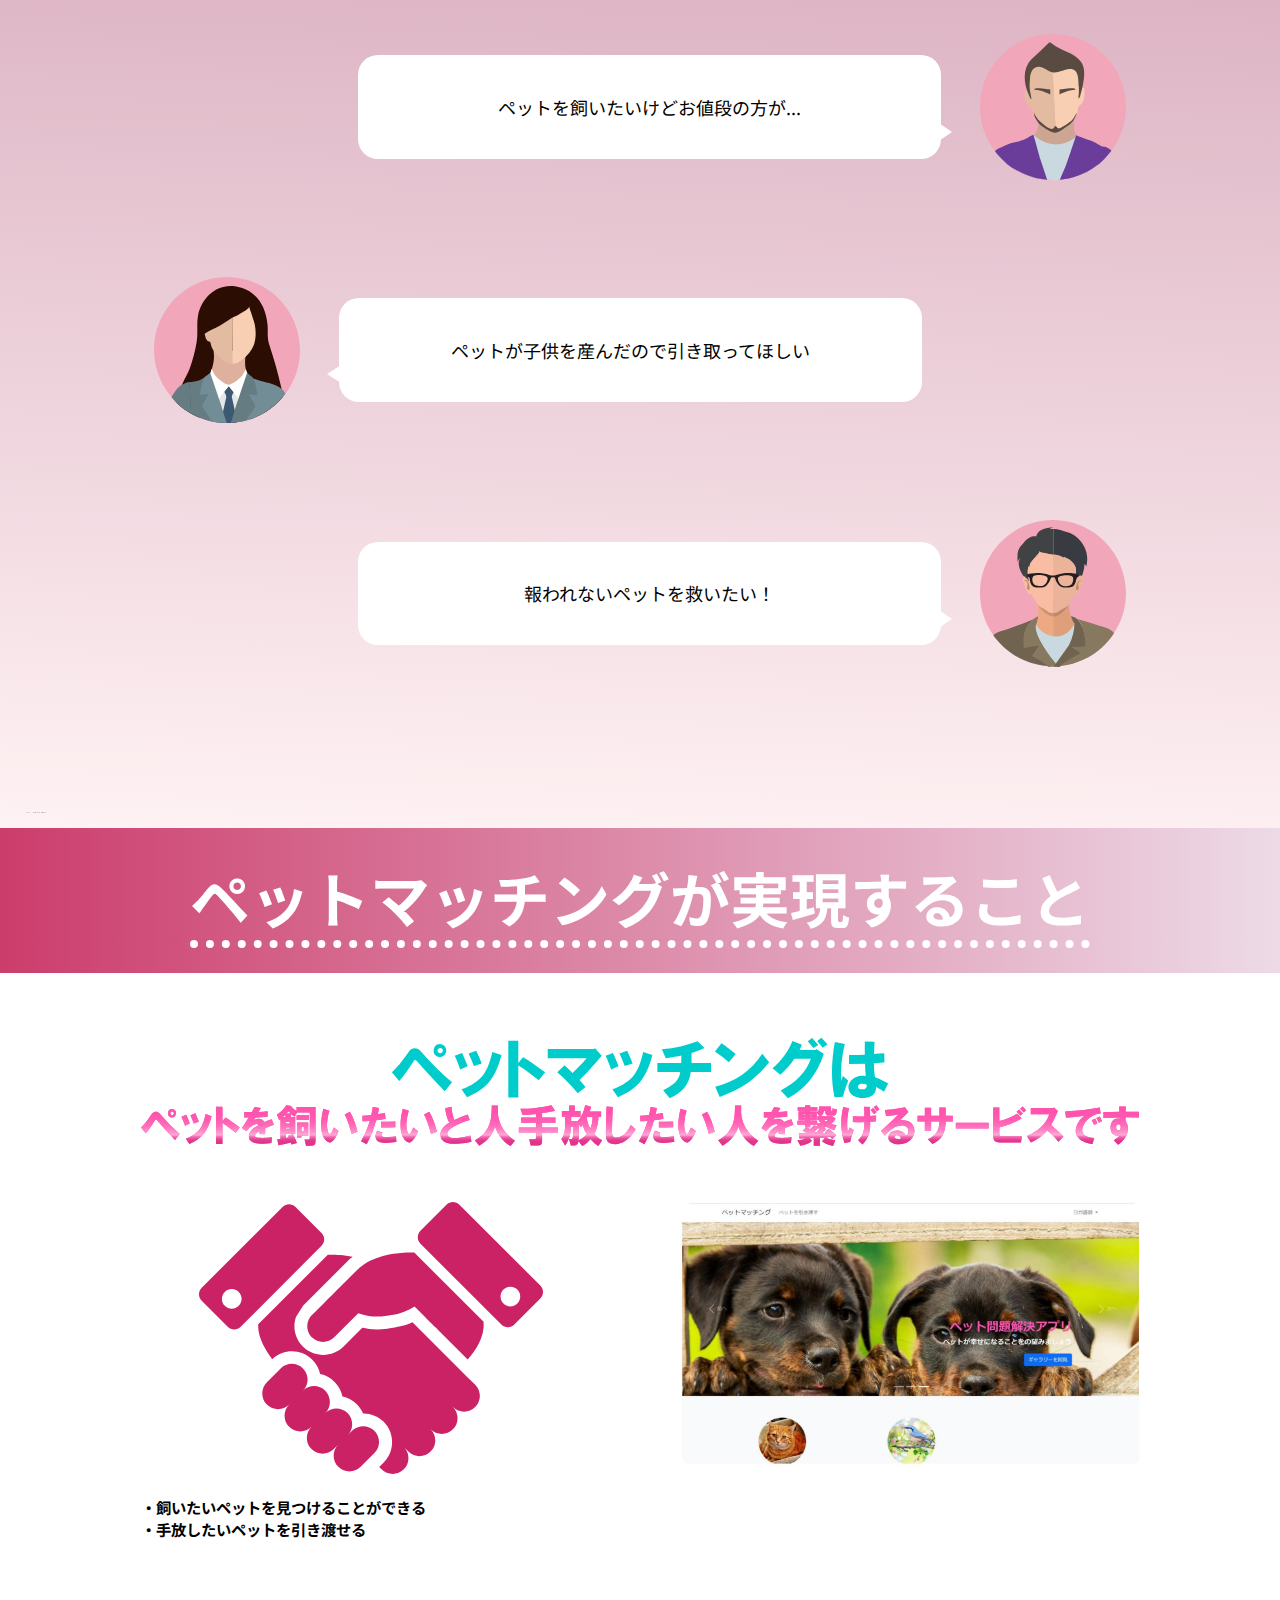
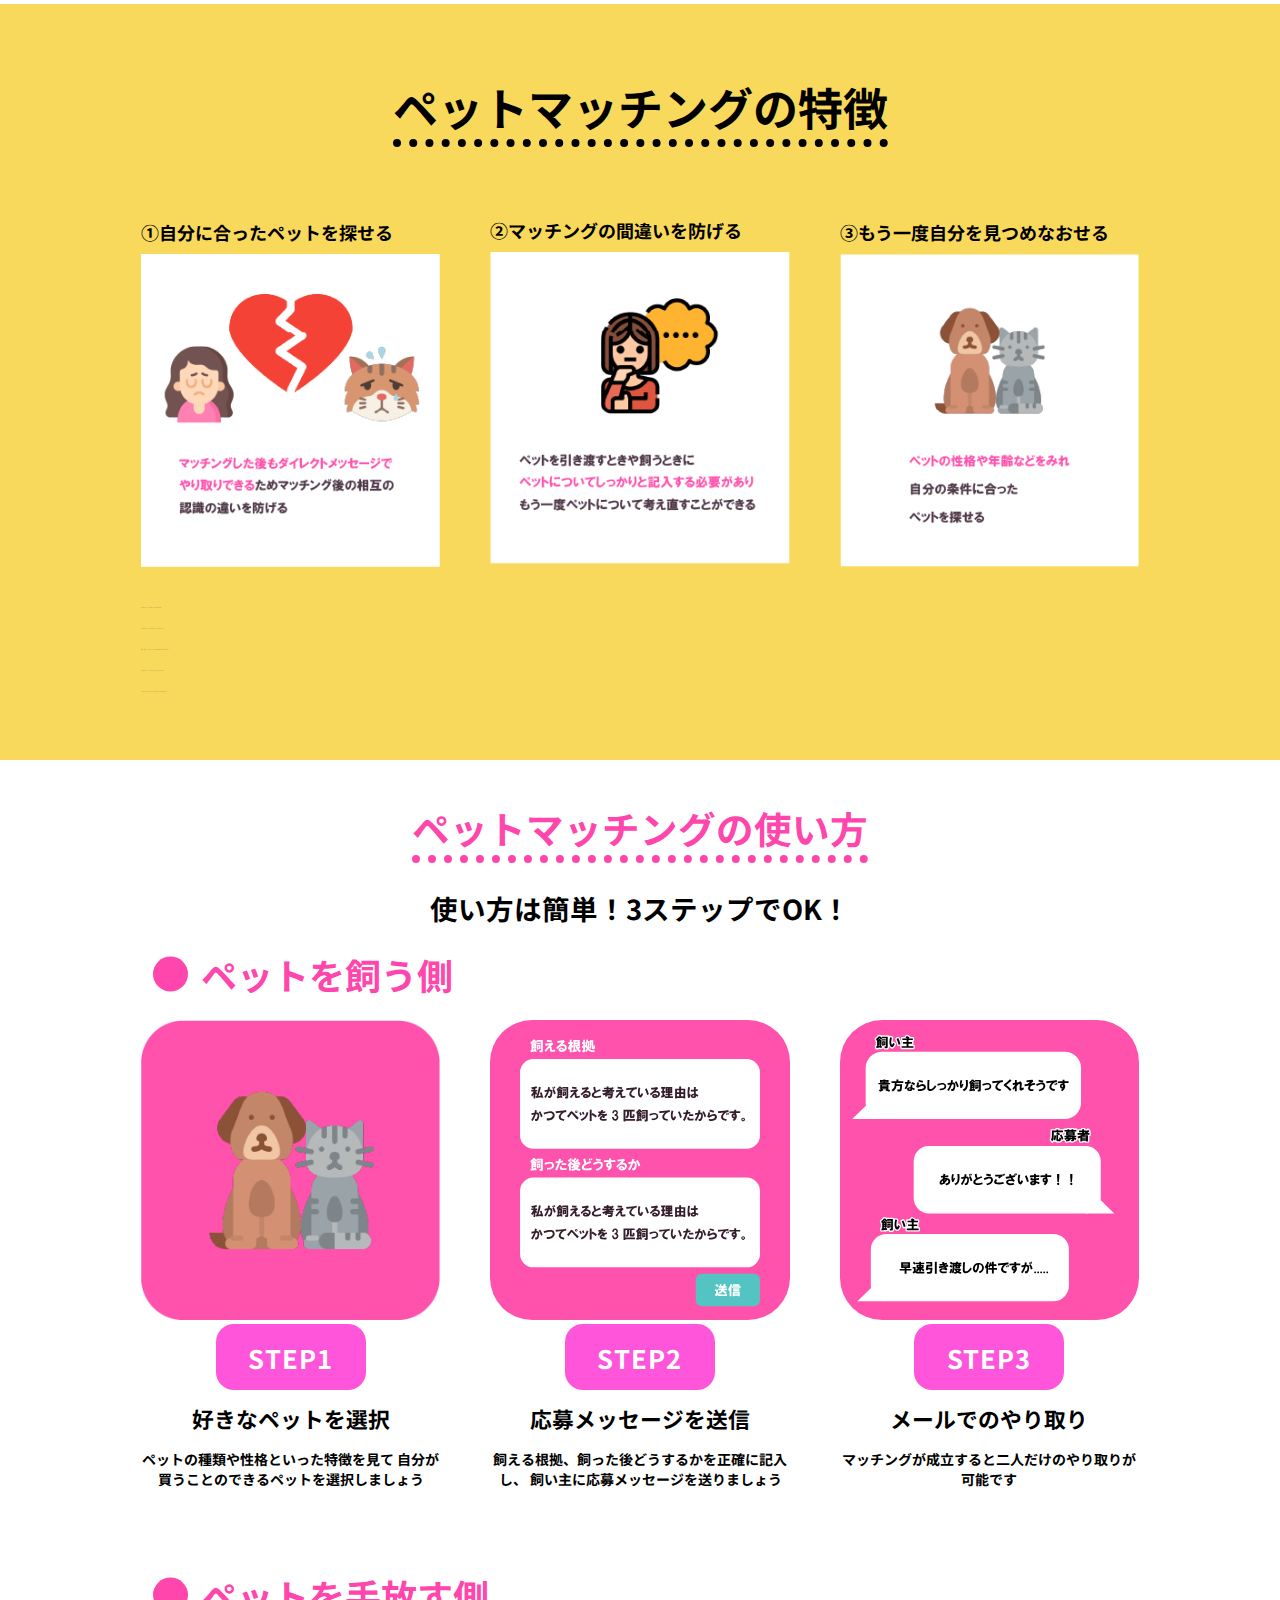
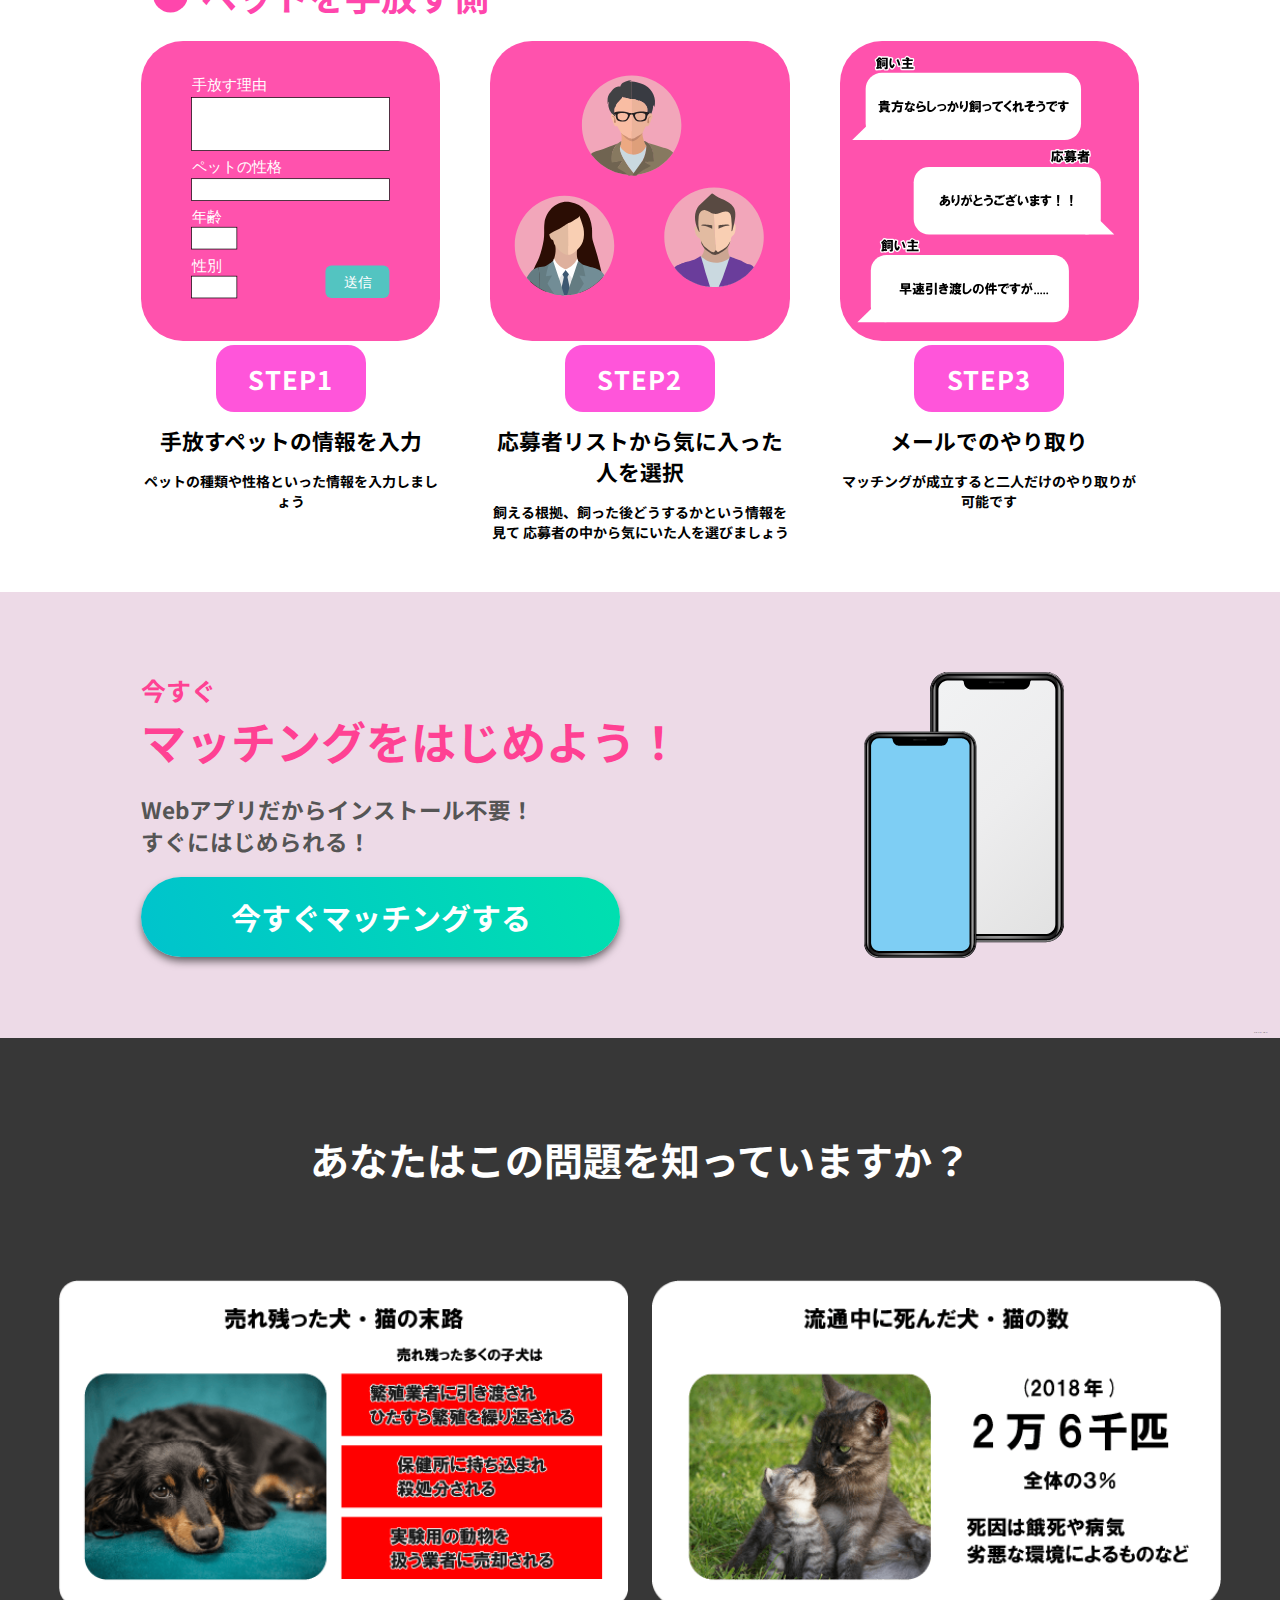
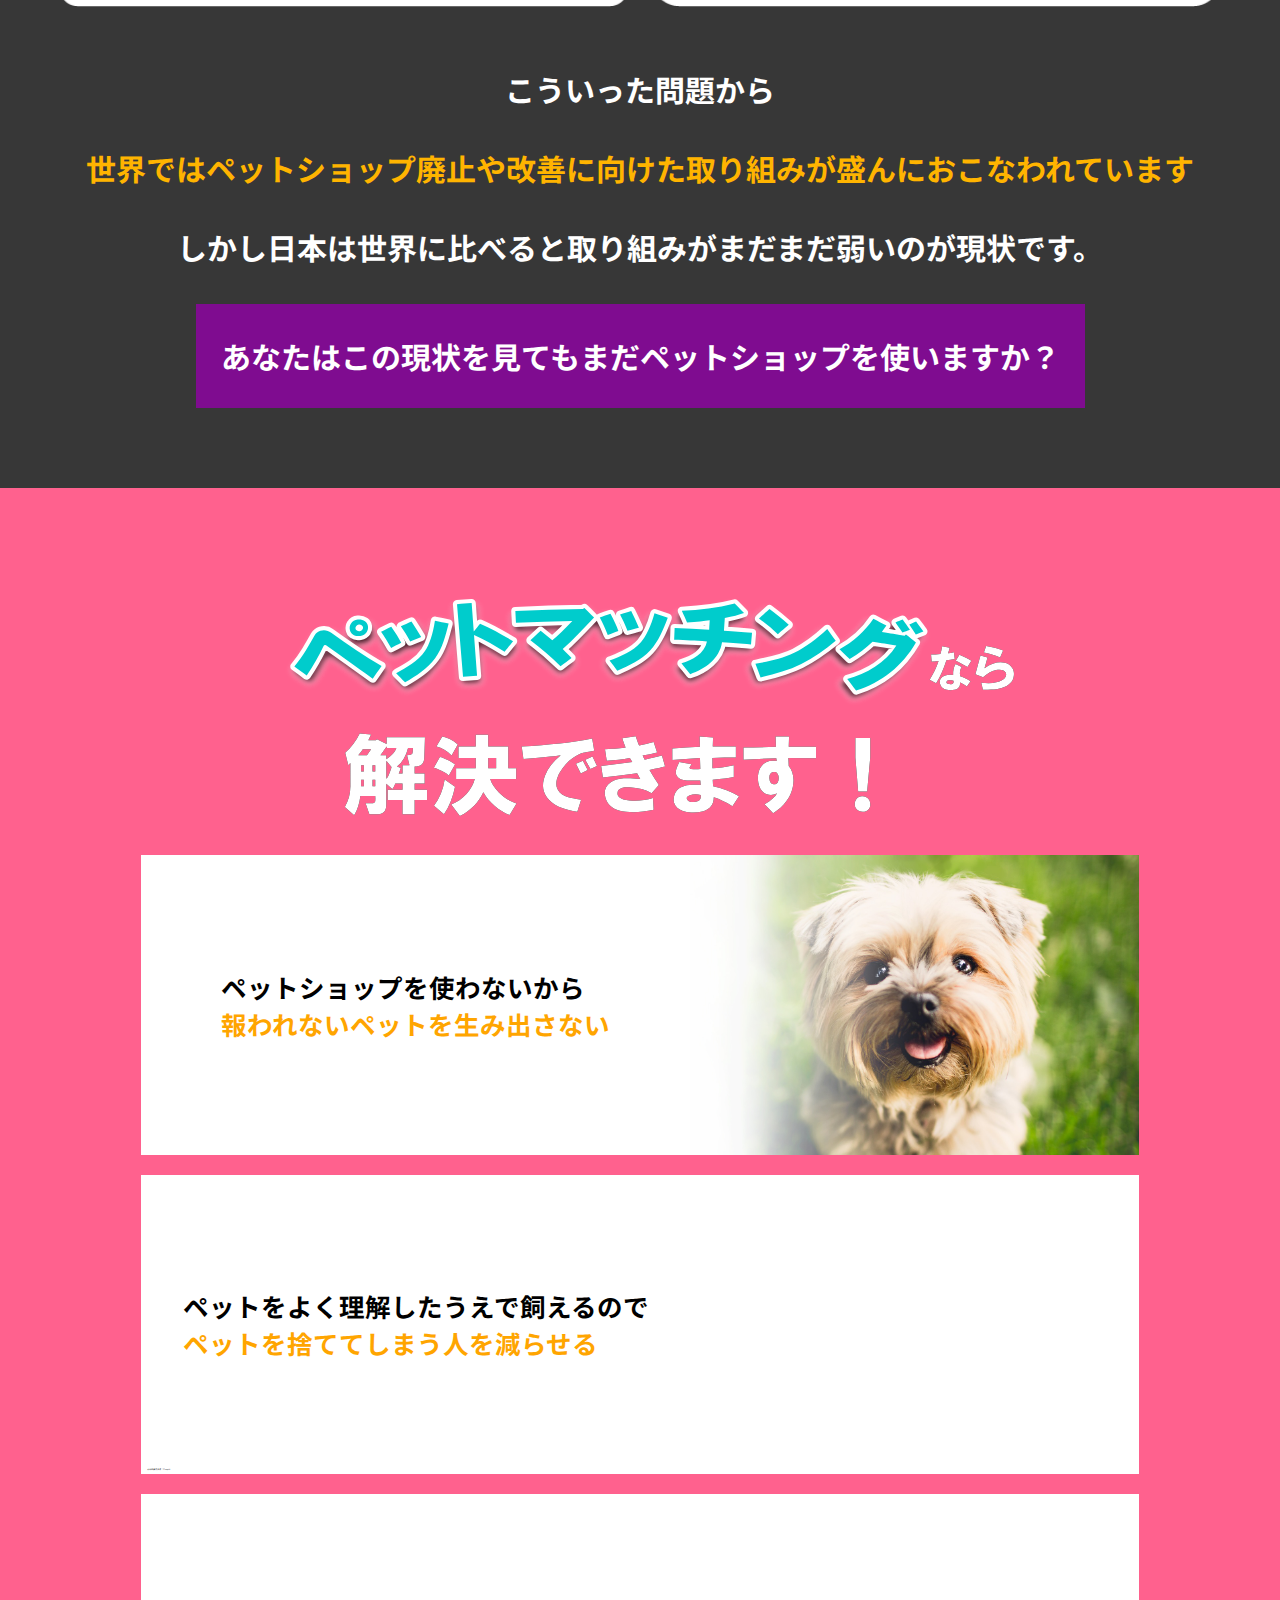
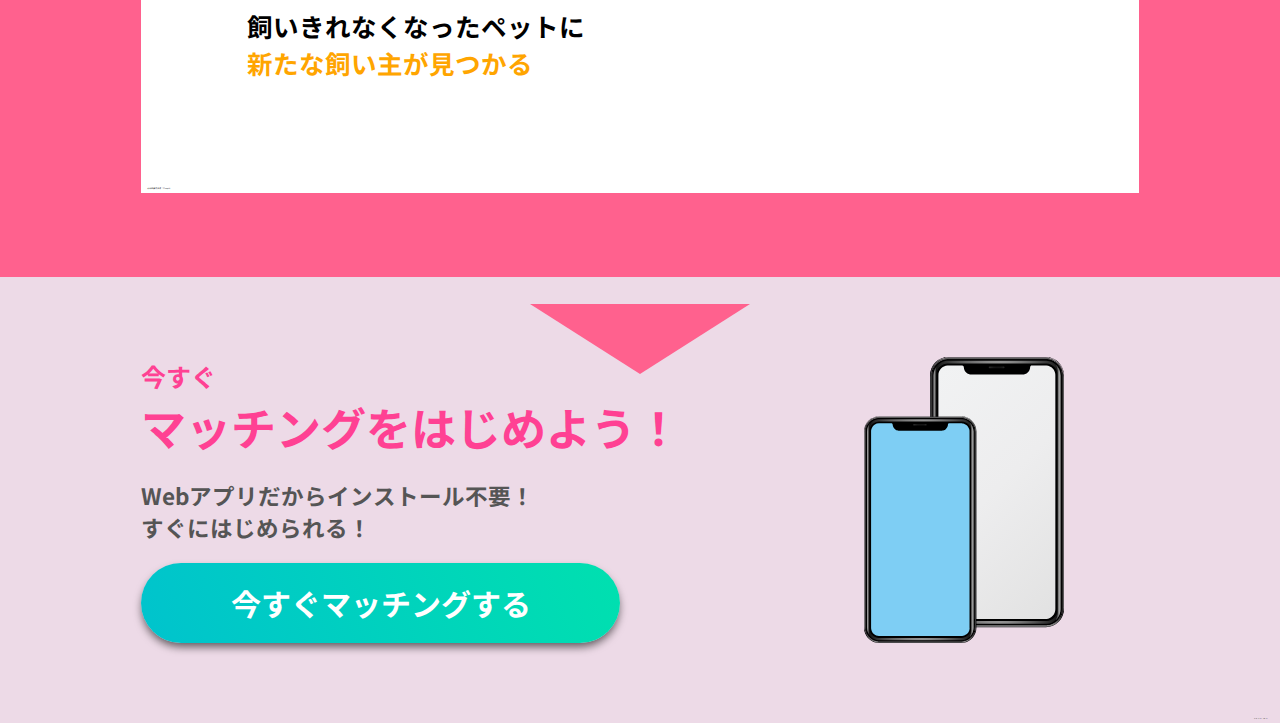
==== commit 36134bcc: "フォントをgoogleフォントに変更" ====
--- a/wrp/index.html
+++ b/wrp/index.html
@@ -5,6 +5,12 @@
     <meta http-equiv="X-UA-Compatible" content="IE=edge">
     <meta name="viewport" content="width=device-width, initial-scale=1.0">
     <title>ペットマッチングLP</title>
+    
+    <!--googleふフォント-->
+    <link rel="preconnect" href="https://fonts.googleapis.com">
+    <link rel="preconnect" href="https://fonts.gstatic.com" crossorigin>
+    <link href="https://fonts.googleapis.com/css2?family=Noto+Sans+JP:wght@100;300;400;500;700;900&display=swap" rel="stylesheet">
+
     <link rel="stylesheet" href="style.min.css">
 </head>
 <body>
--- a/wrp/style.min.css
+++ b/wrp/style.min.css
@@ -1 +1 @@
-*,:after,:before{background-repeat:no-repeat;box-sizing:inherit;box-sizing:border-box}html,body{font-size:15px;margin:0;padding:0;background-color:white}h1,h2,h3,h4,p,ul,li,dd,dt{margin:0px;padding:0px}li{list-style:none}a{text-decoration:none;color:black}.wrp{max-width:1100px;padding:0 4%;margin:0 auto}.topic_title{padding:40px 0 25px;text-align:center;margin-bottom:30px}.topic_title h2{display:inline-block;border-bottom:dotted 8px black;font-weight:bold;color:black;font-size:2.5rem}.btn{display:block;border-radius:50px;background:linear-gradient(70deg, #00c3cd, #00e0af);color:white;padding:20px 0;transition:.3s;box-shadow:0px 5px 8px -1px rgba(7,7,7,0.6);text-align:center;font-weight:bold;font-size:1.2rem;transition:.3s}.btn:hover{transform:translateY(5px);box-shadow:none;background:linear-gradient(70deg, #cd9000, #e0e000)}.top-image{width:100%}#main_visual{background:url(images/jpg/main_visual.jpg) no-repeat center center;background-size:cover;width:100%;height:100vh;position:relative}#main_visual .site_title{width:77%;position:absolute;z-index:100;top:6%;left:50%;transform:translateX(-50%)}@media screen and (max-width: 768px){#main_visual .site_title{width:85%;top:15%}}#main_visual .trophy_area{position:absolute;bottom:4%;left:3%;width:51%;display:flex;justify-content:space-between}#main_visual .trophy_area li{width:30%}#main_visual .trophy_area li img{width:100%;object-fit:cover;vertical-align:bottom}@media screen and (max-width: 375px){#main_visual .trophy_area{display:none}}#main_visual .link{width:30%;position:absolute;bottom:1%;left:2%}#main_visual .text{position:absolute;right:20px;bottom:0;width:30%;padding:3%;text-align:center;background-color:white;border-top-right-radius:20px;border-top-left-radius:20px}#main_visual .text img{width:100%}#main_visual .text .btn{display:block;border-radius:50px;background:linear-gradient(70deg, #00c3cd, #00e0af);color:white;padding:7% 5%;transition:.3s;box-shadow:0px 5px 8px -1px rgba(7,7,7,0.6);text-align:center;font-weight:bold;font-size:1.2vw;transition:.3s}#main_visual .text .btn:hover{opacity:.7}#troubles_area{background-image:linear-gradient(182deg, #c2829e, rgba(252,92,108,0.08));padding:5% 0;position:relative}#troubles_area .section_title{width:70%;margin:0 auto 5%}#troubles_area .section_title img{vertical-align:bottom}#troubles_area .troubles{padding:0 5%}#troubles_area .troubles li{display:flex;align-items:center;margin-bottom:10%}#troubles_area .troubles li img{width:15%}#troubles_area .troubles li .troubles_text{background-color:white;padding:4%;border-radius:20px;position:relative;font-size:1.2rem;width:60%;text-align:center}#troubles_area .troubles .troubles_left .troubles_text{margin-left:4%}#troubles_area .troubles .troubles_left .troubles_text::before{content:"";position:absolute;top:60%;left:-3px;margin-left:-23px;border:14px solid #ffffff00;border-right:22px solid white}#troubles_area .troubles .troubles_right{justify-content:flex-end}#troubles_area .troubles .troubles_right .troubles_text{margin-right:4%}#troubles_area .troubles .troubles_right .troubles_text::before{content:"";position:absolute;top:60%;right:-3px;margin-right:-23px;border:15px solid transparent;border-left:22px solid white}#troubles_area .link{position:absolute;bottom:1%;left:2%}#realization{padding-bottom:5%}#realization .topic_title{background:linear-gradient(to right, #cc3d6c, #eddae7);padding:25px 0;text-align:center;margin-bottom:5%}#realization .topic_title h2{display:inline-block;border-bottom:dotted 8px white;font-weight:bold;color:white;font-size:5.5vw}@media screen and (min-width: 1200px){#realization .topic_title h2{font-size:4rem}}#realization .wrp h2{text-align:center;margin-bottom:5%}#realization .wrp h2 .first_indent{width:50%}#realization .wrp h2 .second_indent{width:100%}#realization .wrp .flex-box{display:flex;justify-content:space-between;align-items:flex-start}#realization .wrp .flex-box .left{width:46%}#realization .wrp .flex-box .left .image{width:75%;margin:0 auto 4%}#realization .wrp .flex-box .left .image img{width:100%}#realization .wrp .flex-box .left .can-text{font-weight:bold;font-size:1.2vw}#realization .wrp .flex-box .right{width:46%}#realization .wrp .flex-box .right img{width:100%}#feature{background:#f8d95c;padding-bottom:5%}#feature .wrp .topic_title{padding:7% 0 4%;text-align:center;margin-bottom:30px}#feature .wrp .topic_title h2{display:inline-block;border-bottom:dotted 8px black;font-weight:bold;color:black;font-size:5.5vw}@media screen and (min-width: 1200px){#feature .wrp .topic_title h2{font-size:3rem}}#feature .wrp ul{display:flex;flex-wrap:wrap;justify-content:space-between;align-items:flex-end;margin-bottom:20px}#feature .wrp ul li{width:30%}#feature .wrp ul li .text{margin-bottom:3%}#feature .wrp ul li .text .box-title{font-size:1.6vw}@media screen and (min-width: 1200px){#feature .wrp ul li .text .box-title{font-size:1.2rem}}#feature .wrp ul li .box{background-color:white;padding:10%;height:350px;border-radius:20px;display:flex;flex-direction:column;justify-content:center;align-items:center;position:relative}#feature .wrp ul li .box .image{text-align:center;margin-bottom:5%}#feature .wrp ul li .box .image #img_1{width:60%}#feature .wrp ul li .box .image #img_2{width:100%}#feature .wrp ul li .box .image #img_3{width:60%}#feature .wrp ul li .box .box_text{font-weight:bold}#feature .wrp ul li .box .box_text .maker{color:#ff4193}#feature .wrp ul li .link{font-size:0.8rem}@media screen and (max-width: 414px){#feature .wrp ul{flex-direction:column}#feature .wrp ul li{width:100%;margin-bottom:15%}#feature .wrp ul li .text .box-title{font-size:5vw}}#feature .wrp small{font-size:1px}#usege{padding-bottom:50px}#usege .wrp .topic_title{margin-bottom:0px}#usege .wrp .topic_title h2{color:#ff46ac;border-bottom:dotted 8px #ff46ac;font-size:2.5rem}#usege .wrp h2{text-align:center;font-size:27.5px}#usege .wrp .parent{position:relative;margin:20px 0px}#usege .wrp .parent .buy_pet{font-size:2.4rem;font-weight:bold;color:#ff46ac;margin-left:60px}#usege .wrp .parent::before{content:"";width:35px;height:35px;border-radius:35px;background-color:#ff46ac;position:absolute;top:50%;left:-20px;transform:translateY(-50%);margin-left:32px}#usege .wrp .step_nav{display:flex;flex-wrap:wrap;justify-content:space-between;align-items:flex-start;position:relative}#usege .wrp .step_nav li{width:30%}#usege .wrp .step_nav li .button_text{text-align:center}#usege .wrp .step_nav li .button_text .step_btn{font-size:2vw;width:50%;margin:0 auto;padding:5% 3%;border-radius:18px;background:#ff55da;color:white;font-weight:bold;letter-spacing:1.2px;margin-bottom:13px}#usege .wrp .step_nav li .button_text .text-title{margin-bottom:15px;font-size:1.45em}#usege .wrp .step_nav li .button_text .text{font-weight:bold;font-size:14px}@media screen and (max-width: 414px){#usege .wrp .step_nav{flex-direction:column}#usege .wrp .step_nav li{width:100%;margin-bottom:12%}#usege .wrp .step_nav li .button_text{margin-top:2%}#usege .wrp .step_nav li:last-of-type{margin-bottom:0}}#usege .wrp .step_nav:first-of-type{margin-bottom:80px}#CTR{background:#eddae7;padding:8% 0;position:relative}#CTR .wrp .flex_item{display:flex;justify-content:space-between;align-items:center}#CTR .wrp .flex_item .CTR_left{width:60%}#CTR .wrp .flex_item .CTR_left h2{color:#ff4193}#CTR .wrp .flex_item .CTR_left h2 small{font-size:2.5vw}@media screen and (min-width: 1200px){#CTR .wrp .flex_item .CTR_left h2 small{font-size:25px}}#CTR .wrp .flex_item .CTR_left h2 div{font-size:4vw;margin-bottom:20px}@media screen and (min-width: 1200px){#CTR .wrp .flex_item .CTR_left h2 div{font-size:3rem}}#CTR .wrp .flex_item .CTR_left .CTR_text{margin-bottom:20px;font-weight:700;color:#555555;font-size:1.5vw}@media screen and (min-width: 1200px){#CTR .wrp .flex_item .CTR_left .CTR_text{font-size:1.5rem}}@media screen and (max-width: 768px){#CTR .wrp .flex_item .CTR_left .CTR_text{font-size:2.5vw}}#CTR .wrp .flex_item .CTR_left .btn{width:80%;padding:3% 0;font-size:2.5vw}@media screen and (min-width: 1200px){#CTR .wrp .flex_item .CTR_left .btn{font-size:2rem}}#CTR .wrp .flex_item .CTR_right{width:35%;display:flex;justify-content:center}#CTR .wrp .flex_item .CTR_right img{max-width:200px;width:100%}@media screen and (min-width: 1200px){#CTR{padding:80px 0}}#pets_problem{background:#373737;padding-bottom:80px}#pets_problem .wrp{max-width:1265px}#pets_problem .wrp h2{text-align:center;padding:8% 0;color:white;font-size:2.6rem;font-weight:bold}#pets_problem .wrp .flex_item{display:flex;justify-content:space-between;margin-bottom:60px}#pets_problem .wrp .flex_item .box{width:49%}#pets_problem .bottom-message{text-align:center;font-size:2rem;font-weight:bold;color:white}#pets_problem .bottom-message p{margin-bottom:35px}#pets_problem .bottom-message #yello{color:#ffb400}#pets_problem .bottom-message .inpact-massage{background-color:#7f0c90;display:inline-block;padding:30px 25px}#Resolution{background:#ff618e;padding:5% 0;position:relative}#Resolution .wrp h1{text-align:center;padding:3% 0}#Resolution .wrp h1 img{width:75%}#Resolution .wrp h1 small{margin-left:-15px}#Resolution .wrp h1 div{font-size:55px}#Resolution .wrp .pets-line .pet-contnet{background-color:white;margin-bottom:20px;width:100%;display:flex}#Resolution .wrp .pets-line .pet-contnet .pet-content-left{width:55%;display:flex;align-items:center;justify-content:center;position:relative;padding:0 2.5%}#Resolution .wrp .pets-line .pet-contnet .pet-content-left .left-text{font-size:2.5vw;font-weight:bold}@media screen and (min-width: 1200px){#Resolution .wrp .pets-line .pet-contnet .pet-content-left .left-text{font-size:1.7rem}}#Resolution .wrp .pets-line .pet-contnet .pet-content-left small{position:absolute;left:1%;bottom:1%;font-size:2px}#Resolution .wrp .pets-line .pet-contnet .pet-content-right{background:url("images/jpg/pets-line (1).jpg");width:45%;background-position:center 30%;background-size:cover;background-repeat:no-repeat;padding:15%}#Resolution .wrp .pets-line .pet-contnet #picture2{background-image:url("images/jpg/pets-line (2).jpg")}#Resolution .wrp .pets-line .pet-contnet #picture3{background-image:url("images/png/pets-line (3).png")}#Resolution::before{content:"";position:absolute;bottom:-7%;left:50%;transform:translateX(-50%);border-top:70px solid #ff618e;border-right:110px solid transparent;border-left:110px solid transparent;z-index:100}.link{position:absolute;bottom:1%;right:1%;font-size:1px}
+*,:after,:before{background-repeat:no-repeat;box-sizing:inherit;box-sizing:border-box}html,body{font-size:15px;margin:0;padding:0;background-color:white;font-family:'Noto Sans JP', sans-serif}h1,h2,h3,h4,p,ul,li,dd,dt{margin:0px;padding:0px}li{list-style:none}a{text-decoration:none;color:black}.wrp{max-width:1100px;padding:0 4%;margin:0 auto}.topic_title{padding:40px 0 25px;text-align:center;margin-bottom:30px}.topic_title h2{display:inline-block;border-bottom:dotted 8px black;font-weight:bold;color:black;font-size:2.5rem}.btn{display:block;border-radius:50px;background:linear-gradient(70deg, #00c3cd, #00e0af);color:white;padding:20px 0;transition:.3s;box-shadow:0px 5px 8px -1px rgba(7,7,7,0.6);text-align:center;font-weight:bold;font-size:1.2rem;transition:.3s}.btn:hover{transform:translateY(5px);box-shadow:none;background:linear-gradient(70deg, #cd9000, #e0e000)}.top-image{width:100%}#main_visual{background:url(images/jpg/main_visual.jpg) no-repeat center center;background-size:cover;width:100%;height:100vh;position:relative}#main_visual .site_title{width:77%;position:absolute;z-index:100;top:6%;left:50%;transform:translateX(-50%)}@media screen and (max-width: 768px){#main_visual .site_title{width:85%;top:15%}}#main_visual .trophy_area{position:absolute;bottom:4%;left:3%;width:51%;display:flex;justify-content:space-between}#main_visual .trophy_area li{width:30%}#main_visual .trophy_area li img{width:100%;object-fit:cover;vertical-align:bottom}@media screen and (max-width: 375px){#main_visual .trophy_area{display:none}}#main_visual .link{width:30%;position:absolute;bottom:1%;left:2%}#main_visual .text{position:absolute;right:20px;bottom:0;width:30%;padding:3%;text-align:center;background-color:white;border-top-right-radius:20px;border-top-left-radius:20px}#main_visual .text img{width:100%}#main_visual .text .btn{display:block;border-radius:50px;background:linear-gradient(70deg, #00c3cd, #00e0af);color:white;padding:7% 5%;transition:.3s;box-shadow:0px 5px 8px -1px rgba(7,7,7,0.6);text-align:center;font-weight:bold;font-size:1.2vw;transition:.3s}#main_visual .text .btn:hover{opacity:.7}#troubles_area{background-image:linear-gradient(182deg, #c2829e, rgba(252,92,108,0.08));padding:5% 0;position:relative}#troubles_area .section_title{width:70%;margin:0 auto 5%}#troubles_area .section_title img{vertical-align:bottom}#troubles_area .troubles{padding:0 5%}#troubles_area .troubles li{display:flex;align-items:center;margin-bottom:10%}#troubles_area .troubles li img{width:15%}#troubles_area .troubles li .troubles_text{background-color:white;padding:4%;border-radius:20px;position:relative;font-size:1.2rem;width:60%;text-align:center}#troubles_area .troubles .troubles_left .troubles_text{margin-left:4%}#troubles_area .troubles .troubles_left .troubles_text::before{content:"";position:absolute;top:60%;left:-3px;margin-left:-23px;border:14px solid #ffffff00;border-right:22px solid white}#troubles_area .troubles .troubles_right{justify-content:flex-end}#troubles_area .troubles .troubles_right .troubles_text{margin-right:4%}#troubles_area .troubles .troubles_right .troubles_text::before{content:"";position:absolute;top:60%;right:-3px;margin-right:-23px;border:15px solid transparent;border-left:22px solid white}#troubles_area .link{position:absolute;bottom:1%;left:2%}#realization{padding-bottom:5%}#realization .topic_title{background:linear-gradient(to right, #cc3d6c, #eddae7);padding:25px 0;text-align:center;margin-bottom:5%}#realization .topic_title h2{display:inline-block;border-bottom:dotted 8px white;font-weight:bold;color:white;font-size:5.5vw}@media screen and (min-width: 1200px){#realization .topic_title h2{font-size:4rem}}#realization .wrp h2{text-align:center;margin-bottom:5%}#realization .wrp h2 .first_indent{width:50%}#realization .wrp h2 .second_indent{width:100%}#realization .wrp .flex-box{display:flex;justify-content:space-between;align-items:flex-start}#realization .wrp .flex-box .left{width:46%}#realization .wrp .flex-box .left .image{width:75%;margin:0 auto 4%}#realization .wrp .flex-box .left .image img{width:100%}#realization .wrp .flex-box .left .can-text{font-weight:bold;font-size:1.2vw}#realization .wrp .flex-box .right{width:46%}#realization .wrp .flex-box .right img{width:100%}#feature{background:#f8d95c;padding-bottom:5%}#feature .wrp .topic_title{padding:7% 0 4%;text-align:center;margin-bottom:30px}#feature .wrp .topic_title h2{display:inline-block;border-bottom:dotted 8px black;font-weight:bold;color:black;font-size:5.5vw}@media screen and (min-width: 1200px){#feature .wrp .topic_title h2{font-size:3rem}}#feature .wrp ul{display:flex;flex-wrap:wrap;justify-content:space-between;align-items:flex-end;margin-bottom:20px}#feature .wrp ul li{width:30%}#feature .wrp ul li .text{margin-bottom:3%}#feature .wrp ul li .text .box-title{font-size:1.6vw}@media screen and (min-width: 1200px){#feature .wrp ul li .text .box-title{font-size:1.2rem}}#feature .wrp ul li .box{background-color:white;padding:10%;height:350px;border-radius:20px;display:flex;flex-direction:column;justify-content:center;align-items:center;position:relative}#feature .wrp ul li .box .image{text-align:center;margin-bottom:5%}#feature .wrp ul li .box .image #img_1{width:60%}#feature .wrp ul li .box .image #img_2{width:100%}#feature .wrp ul li .box .image #img_3{width:60%}#feature .wrp ul li .box .box_text{font-weight:bold}#feature .wrp ul li .box .box_text .maker{color:#ff4193}#feature .wrp ul li .link{font-size:0.8rem}@media screen and (max-width: 414px){#feature .wrp ul{flex-direction:column}#feature .wrp ul li{width:100%;margin-bottom:15%}#feature .wrp ul li .text .box-title{font-size:5vw}}#feature .wrp small{font-size:1px}#usege{padding-bottom:50px}#usege .wrp .topic_title{margin-bottom:0px}#usege .wrp .topic_title h2{color:#ff46ac;border-bottom:dotted 8px #ff46ac;font-size:2.5rem}#usege .wrp h2{text-align:center;font-size:27.5px}#usege .wrp .parent{position:relative;margin:20px 0px}#usege .wrp .parent .buy_pet{font-size:2.4rem;font-weight:bold;color:#ff46ac;margin-left:60px}#usege .wrp .parent::before{content:"";width:35px;height:35px;border-radius:35px;background-color:#ff46ac;position:absolute;top:50%;left:-20px;transform:translateY(-50%);margin-left:32px}#usege .wrp .step_nav{display:flex;flex-wrap:wrap;justify-content:space-between;align-items:flex-start;position:relative}#usege .wrp .step_nav li{width:30%}#usege .wrp .step_nav li .button_text{text-align:center}#usege .wrp .step_nav li .button_text .step_btn{font-size:2vw;width:50%;margin:0 auto;padding:5% 3%;border-radius:18px;background:#ff55da;color:white;font-weight:bold;letter-spacing:1.2px;margin-bottom:13px}#usege .wrp .step_nav li .button_text .text-title{margin-bottom:15px;font-size:1.45em}#usege .wrp .step_nav li .button_text .text{font-weight:bold;font-size:14px}@media screen and (max-width: 414px){#usege .wrp .step_nav{flex-direction:column}#usege .wrp .step_nav li{width:100%;margin-bottom:12%}#usege .wrp .step_nav li .button_text{margin-top:2%}#usege .wrp .step_nav li:last-of-type{margin-bottom:0}}#usege .wrp .step_nav:first-of-type{margin-bottom:80px}#CTR{background:#eddae7;padding:8% 0;position:relative}#CTR .wrp .flex_item{display:flex;justify-content:space-between;align-items:center}#CTR .wrp .flex_item .CTR_left{width:60%}#CTR .wrp .flex_item .CTR_left h2{color:#ff4193}#CTR .wrp .flex_item .CTR_left h2 small{font-size:2.5vw}@media screen and (min-width: 1200px){#CTR .wrp .flex_item .CTR_left h2 small{font-size:25px}}#CTR .wrp .flex_item .CTR_left h2 div{font-size:4vw;margin-bottom:20px}@media screen and (min-width: 1200px){#CTR .wrp .flex_item .CTR_left h2 div{font-size:3rem}}#CTR .wrp .flex_item .CTR_left .CTR_text{margin-bottom:20px;font-weight:700;color:#555555;font-size:1.5vw}@media screen and (min-width: 1200px){#CTR .wrp .flex_item .CTR_left .CTR_text{font-size:1.5rem}}@media screen and (max-width: 768px){#CTR .wrp .flex_item .CTR_left .CTR_text{font-size:2.5vw}}#CTR .wrp .flex_item .CTR_left .btn{width:80%;padding:3% 0;font-size:2.5vw}@media screen and (min-width: 1200px){#CTR .wrp .flex_item .CTR_left .btn{font-size:2rem}}#CTR .wrp .flex_item .CTR_right{width:35%;display:flex;justify-content:center}#CTR .wrp .flex_item .CTR_right img{max-width:200px;width:100%}@media screen and (min-width: 1200px){#CTR{padding:80px 0}}#pets_problem{background:#373737;padding-bottom:80px}#pets_problem .wrp{max-width:1265px}#pets_problem .wrp h2{text-align:center;padding:8% 0;color:white;font-size:2.6rem;font-weight:bold}#pets_problem .wrp .flex_item{display:flex;justify-content:space-between;margin-bottom:60px}#pets_problem .wrp .flex_item .box{width:49%}#pets_problem .bottom-message{text-align:center;font-size:2rem;font-weight:bold;color:white}#pets_problem .bottom-message p{margin-bottom:35px}#pets_problem .bottom-message #yello{color:#ffb400}#pets_problem .bottom-message .inpact-massage{background-color:#7f0c90;display:inline-block;padding:30px 25px}#Resolution{background:#ff618e;padding:5% 0;position:relative}#Resolution .wrp h1{text-align:center;padding:3% 0}#Resolution .wrp h1 img{width:75%}#Resolution .wrp h1 small{margin-left:-15px}#Resolution .wrp h1 div{font-size:55px}#Resolution .wrp .pets-line .pet-contnet{background-color:white;margin-bottom:20px;width:100%;display:flex}#Resolution .wrp .pets-line .pet-contnet .pet-content-left{width:55%;display:flex;align-items:center;justify-content:center;position:relative;padding:0 2.5%}#Resolution .wrp .pets-line .pet-contnet .pet-content-left .left-text{font-size:2.5vw;font-weight:bold}@media screen and (min-width: 1200px){#Resolution .wrp .pets-line .pet-contnet .pet-content-left .left-text{font-size:1.7rem}}#Resolution .wrp .pets-line .pet-contnet .pet-content-left small{position:absolute;left:1%;bottom:1%;font-size:2px}#Resolution .wrp .pets-line .pet-contnet .pet-content-right{background:url("images/jpg/pets-line (1).jpg");width:45%;background-position:center 30%;background-size:cover;background-repeat:no-repeat;padding:15%}#Resolution .wrp .pets-line .pet-contnet #picture2{background-image:url("images/jpg/pets-line (2).jpg")}#Resolution .wrp .pets-line .pet-contnet #picture3{background-image:url("images/png/pets-line (3).png")}#Resolution::before{content:"";position:absolute;bottom:-7%;left:50%;transform:translateX(-50%);border-top:70px solid #ff618e;border-right:110px solid transparent;border-left:110px solid transparent;z-index:100}.link{position:absolute;bottom:1%;right:1%;font-size:1px}
